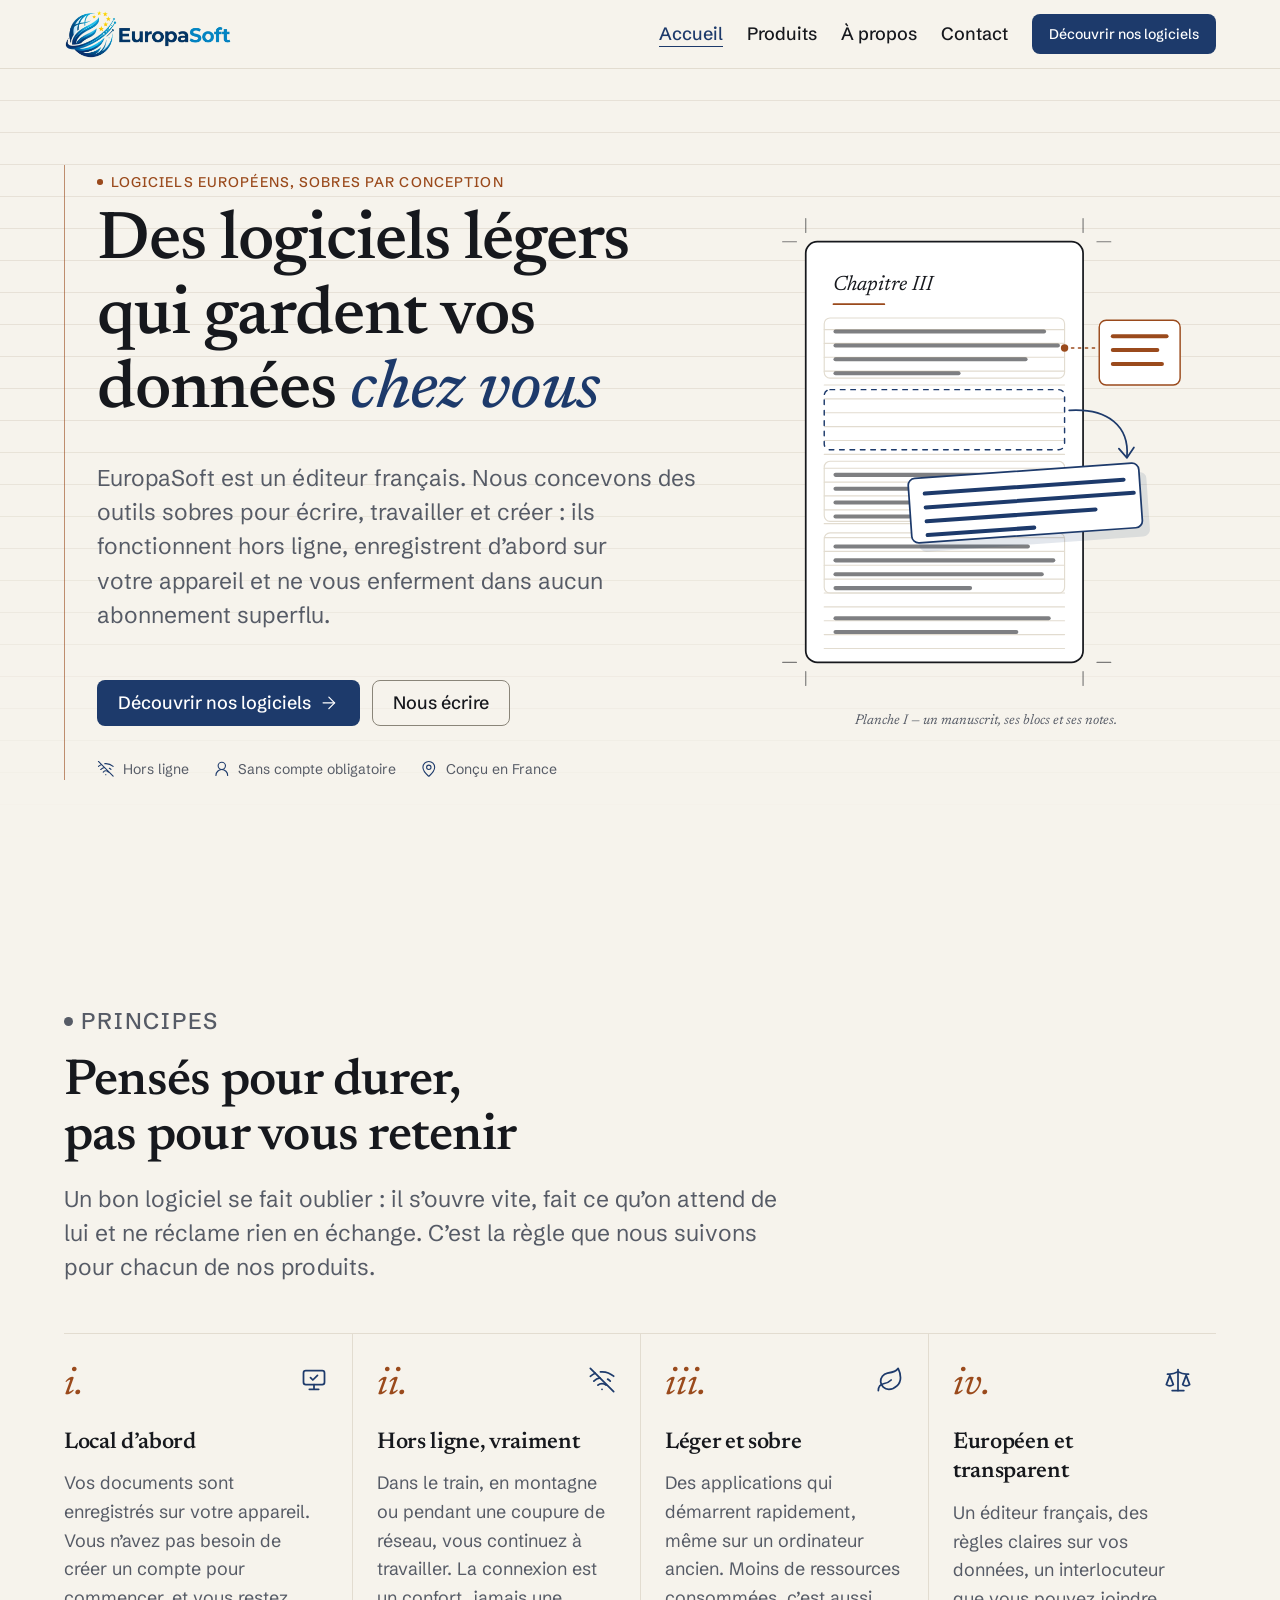
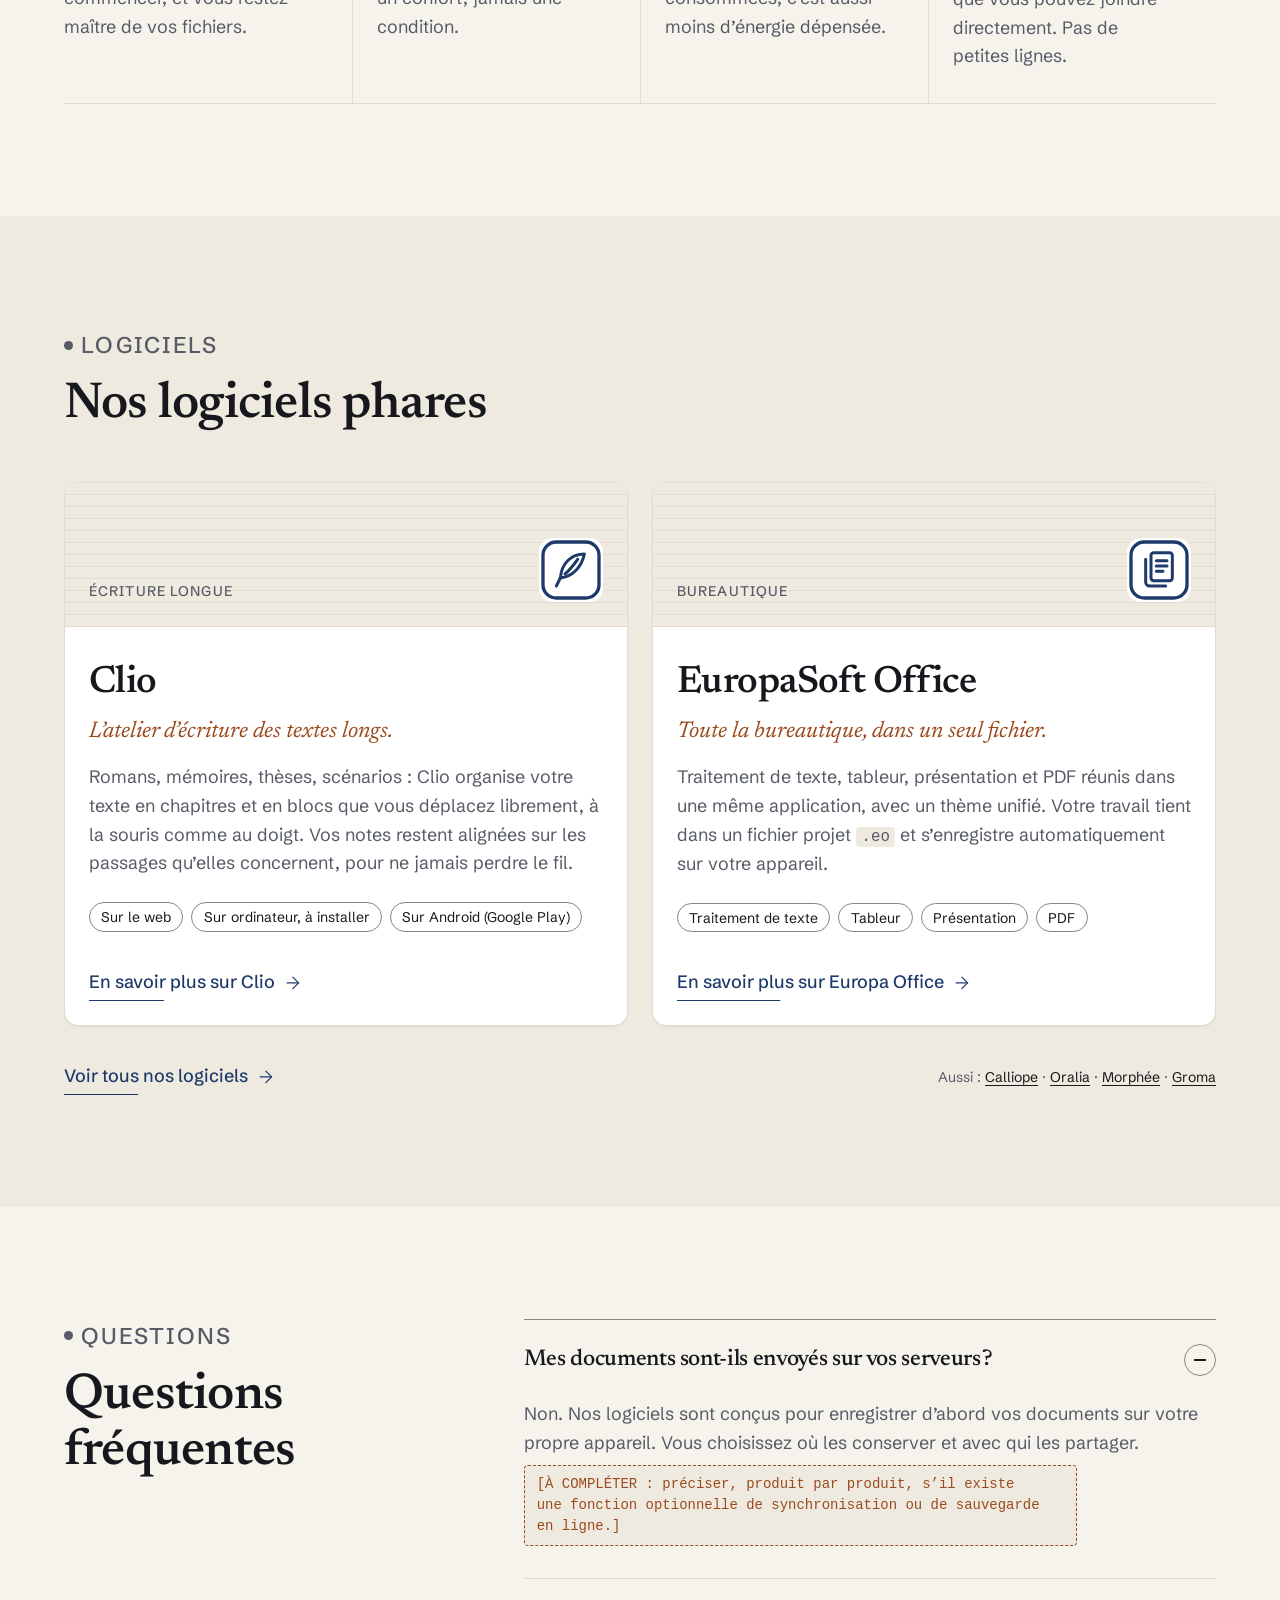
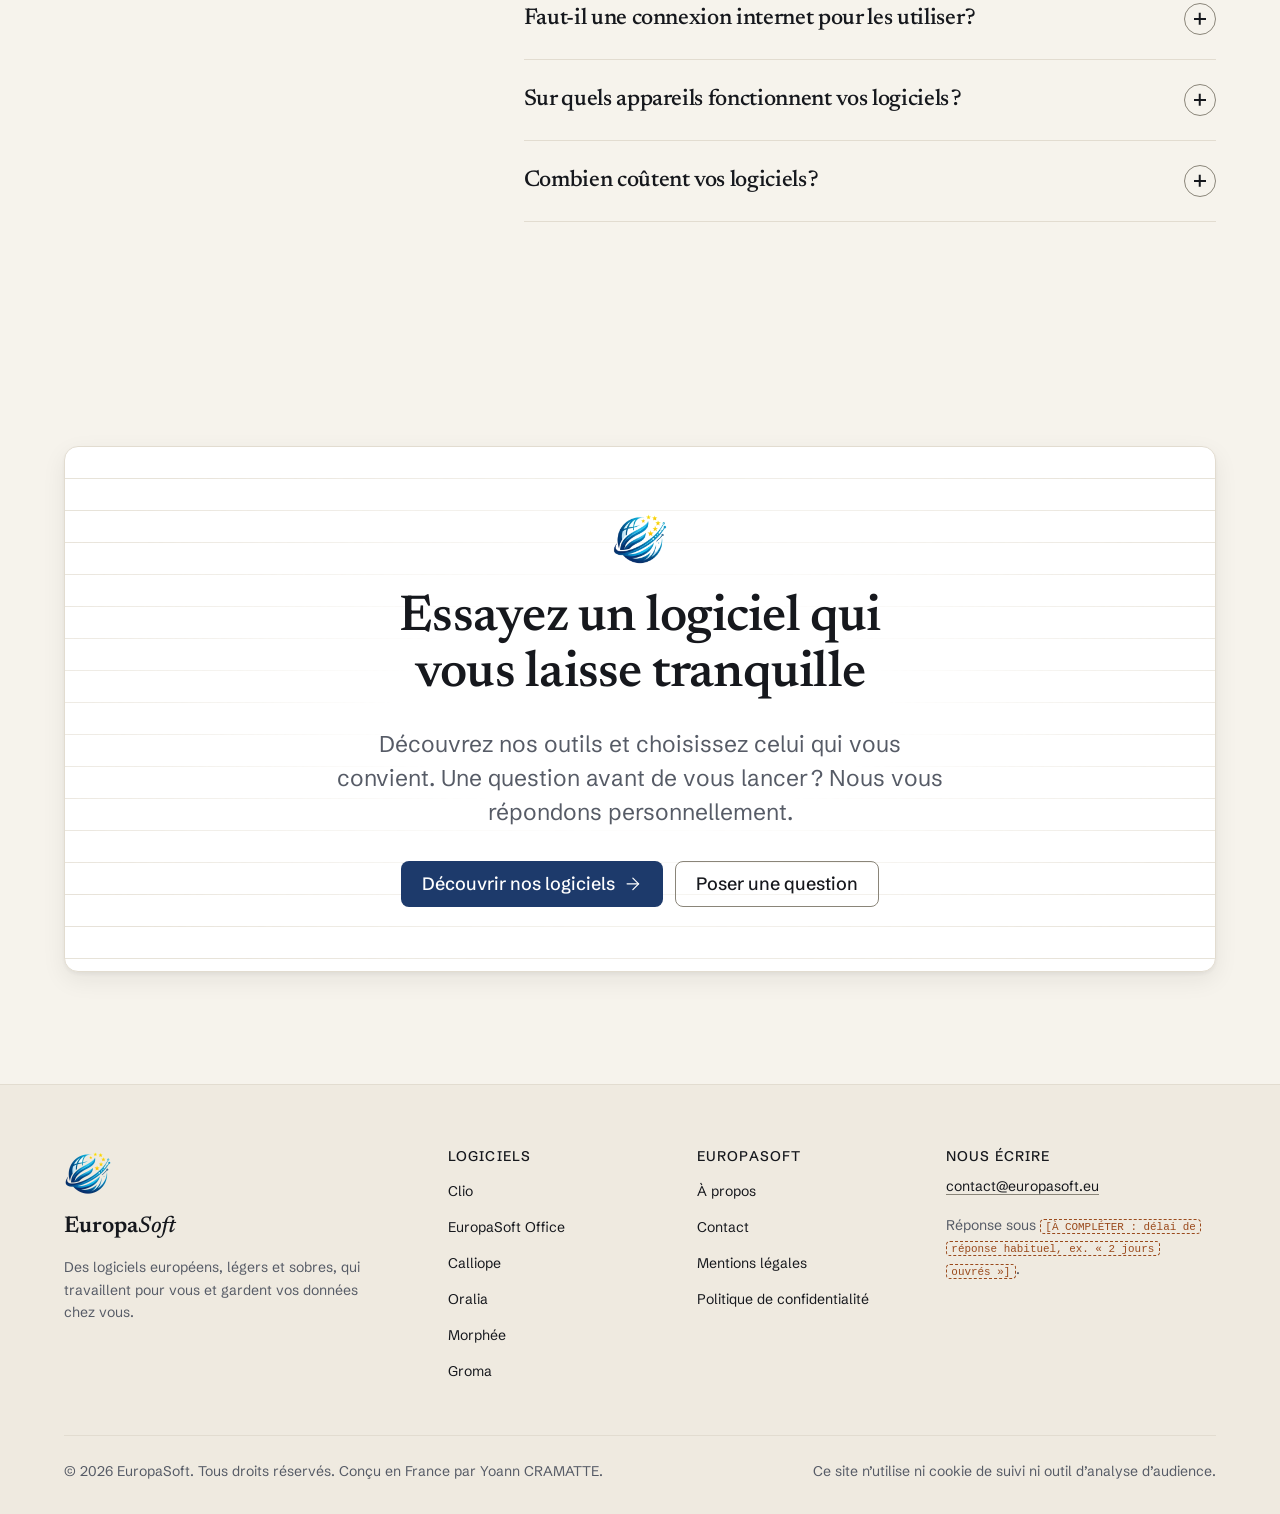
==== index.html @ 5fc55a8f "Logo officiel EuropaSoft sur tout le site En-tête (variantes clair et sombre), globe dans le pied de" ====
<!doctype html>
<html lang="fr">
<head>
<meta charset="utf-8">
<meta name="viewport" content="width=device-width, initial-scale=1, viewport-fit=cover">
<title>EuropaSoft — Logiciels européens, légers et hors ligne</title>
<meta name="description" content="EuropaSoft conçoit des logiciels européens légers et sobres : écriture avec Clio, bureautique avec Europa Office. Vos données restent chez vous.">
<link rel="canonical" href="https://europasoft.eu/">
<meta name="theme-color" content="#F6F3EC" media="(prefers-color-scheme: light)">
<meta name="theme-color" content="#11141A" media="(prefers-color-scheme: dark)">
<meta name="color-scheme" content="light dark">
<meta property="og:type" content="website">
<meta property="og:site_name" content="EuropaSoft">
<meta property="og:locale" content="fr_FR">
<meta property="og:title" content="EuropaSoft — Logiciels européens, légers et hors ligne">
<meta property="og:description" content="EuropaSoft conçoit des logiciels européens légers et sobres : écriture avec Clio, bureautique avec Europa Office. Vos données restent chez vous.">
<meta property="og:url" content="https://europasoft.eu/">
<meta property="og:image" content="https://europasoft.eu/assets/logo/og-image.png">
<meta property="og:image:width" content="1200">
<meta property="og:image:height" content="630">
<meta property="og:image:alt" content="Logo EuropaSoft">
<meta name="twitter:card" content="summary_large_image">
<link rel="icon" href="assets/logo/favicon-32.png" type="image/png" sizes="32x32">
<link rel="apple-touch-icon" href="assets/logo/apple-touch-icon.png">
<link rel="manifest" href="site.webmanifest">
<link rel="preload" href="assets/fonts/newsreader-var.woff2" as="font" type="font/woff2" crossorigin>
<link rel="stylesheet" href="css/style.css">
<script>document.documentElement.classList.add("js")</script>
<script src="js/appinfo.js" defer></script>
<script src="js/main.js" defer></script>
<script type="application/ld+json">
{
  "@context": "https://schema.org",
  "@type": "Organization",
  "name": "EuropaSoft",
  "url": "https://europasoft.eu/",
  "logo": "https://europasoft.eu/assets/logo/europasoft-logo.png",
  "email": "contact@europasoft.eu",
  "description": "EuropaSoft est un éditeur français. Nous concevons des outils sobres pour écrire, travailler et créer : ils fonctionnent hors ligne, enregistrent d'abord sur votre appareil et ne vous enferment dans aucun abonnement superflu.",
  "founder": {
    "@type": "Person",
    "name": "Yoann CRAMATTE"
  },
  "foundingDate": "2026",
  "address": {
    "@type": "PostalAddress",
    "streetAddress": "19 route d’Ueberstrass",
    "postalCode": "90370",
    "addressLocality": "Réchésy",
    "addressCountry": "FR"
  },
  "knowsLanguage": "fr"
}
</script>
</head><body>
<a class="skip-link" href="#contenu">Aller au contenu principal</a>

<header class="site-header">
  <div class="container site-header__bar">
    <a class="brand" href="index.html" aria-label="EuropaSoft, retour à l’accueil"><img class="brand__logo brand__logo--clair" src="assets/logo/europasoft-logo.webp" width="640" height="192" alt=""><img class="brand__logo brand__logo--sombre" src="assets/logo/europasoft-logo-sombre.webp" width="640" height="192" alt=""></a>
    <button class="menu-toggle" type="button" data-menu-toggle aria-controls="site-nav" aria-expanded="false" aria-label="Ouvrir le menu">
      <svg class="icon icon-open" viewBox="0 0 24 24" aria-hidden="true" focusable="false"><path d="M4 7h16M4 12h16M4 17h16"/></svg><svg class="icon icon-close" viewBox="0 0 24 24" aria-hidden="true" focusable="false"><path d="M18 6 6 18M6 6l12 12"/></svg><span aria-hidden="true">Menu</span>
    </button>
    <nav class="site-nav" id="site-nav" aria-label="Navigation principale">
      <ul>
        <li><a href="index.html" aria-current="page">Accueil</a></li>
        <li><a href="produits.html">Produits</a></li>
        <li><a href="a-propos.html">À propos</a></li>
        <li><a href="contact.html">Contact</a></li>
      </ul>
      <a class="btn btn--primary btn--small" href="produits.html">Découvrir nos logiciels</a>
    </nav>
  </div>
</header>

<main id="contenu" tabindex="-1">

<section class="hero" aria-labelledby="hero-titre">
  <div class="container hero__grid">
    <div class="hero__text">
      <p class="eyebrow">Logiciels européens, sobres par conception</p>
      <h1 id="hero-titre">Des logiciels légers qui gardent vos données <em>chez vous</em></h1>
      <p class="lead">EuropaSoft est un éditeur français. Nous concevons des outils sobres pour écrire, travailler et créer : ils fonctionnent hors ligne, enregistrent d’abord sur votre appareil et ne vous enferment dans aucun abonnement superflu.</p>
      <div class="btn-row">
        <a class="btn btn--primary" href="produits.html">Découvrir nos logiciels <svg class="icon" viewBox="0 0 24 24" aria-hidden="true" focusable="false"><path d="M5 12h14"/><path d="m12 5 7 7-7 7"/></svg></a>
        <a class="btn btn--secondary" href="contact.html">Nous écrire</a>
      </div>
      <ul class="hero__proofs" aria-label="En bref">
        <li><svg class="icon" viewBox="0 0 24 24" aria-hidden="true" focusable="false"><path d="M12 20h.01"/><path d="M8.5 16.43a5 5 0 0 1 7 0"/><path d="M2 8.82a15 15 0 0 1 4.17-2.65"/><path d="M10.66 5c4.01-.36 8.14.9 11.34 3.76"/><path d="M16.85 11.25a10 10 0 0 1 2.22 1.68"/><path d="M5 13a10 10 0 0 1 5.24-2.76"/><path d="m2 2 20 20"/></svg> Hors ligne</li>
        <li><svg class="icon" viewBox="0 0 24 24" aria-hidden="true" focusable="false"><circle cx="12" cy="8" r="5"/><path d="M20 21a8 8 0 0 0-16 0"/></svg> Sans compte obligatoire</li>
        <li><svg class="icon" viewBox="0 0 24 24" aria-hidden="true" focusable="false"><path d="M20 10c0 4.99-5.54 10.19-7.4 11.8a1 1 0 0 1-1.2 0C9.54 20.19 4 14.99 4 10a8 8 0 0 1 16 0"/><circle cx="12" cy="10" r="3"/></svg> Conçu en France</li>
      </ul>
    </div>
    <figure class="plate">
  <svg viewBox="0 0 360 420" aria-hidden="true" focusable="false" fill="none" stroke-linecap="round" stroke-linejoin="round">
    <!-- Repères de coupe d'imprimeur -->
    <g class="ink faint" stroke="currentColor" stroke-width="1">
      <path d="M24 4v12M4 24h12M264 4v12M276 24h12M24 396v12M4 388h12M264 396v12M276 388h12"/>
    </g>
    <!-- La feuille -->
    <rect class="paper ink" x="24" y="24" width="240" height="364" rx="10" stroke="currentColor" stroke-width="1.5"/>
    <path class="hair" d="M40 100h208M40 112h208M40 124h208M40 136h208M40 148h208M40 160h208M40 172h208M40 184h208M40 196h208M40 208h208M40 220h208M40 232h208M40 244h208M40 256h208M40 268h208M40 280h208M40 292h208M40 304h208M40 316h208M40 328h208M40 340h208M40 352h208M40 364h208M40 376h208" stroke-width="1"/>
    <text class="ink" x="48" y="66" font-size="18" fill="currentColor">Chapitre III</text>
    <path class="sienna" d="M48 78h44" stroke="currentColor" stroke-width="1.5"/>
    <!-- Bloc 1, relié à sa note -->
    <rect class="hair" x="40" y="90" width="208" height="52" rx="5" stroke-width="1"/>
    <g class="faint"><rect class="ink" x="48" y="100" width="184" height="3.5" rx="1.75" fill="currentColor"/><rect class="ink" x="48" y="112" width="196" height="3.5" rx="1.75" fill="currentColor"/><rect class="ink" x="48" y="124" width="168" height="3.5" rx="1.75" fill="currentColor"/><rect class="ink" x="48" y="136" width="110" height="3.5" rx="1.75" fill="currentColor"/></g>
    <!-- Emplacement laissé par le bloc déplacé -->
    <rect class="prussia" x="40" y="152" width="208" height="52" rx="5" stroke="currentColor" stroke-width="1.25" stroke-dasharray="4 5"/>
    <!-- Blocs suivants -->
    <rect class="hair" x="40" y="214" width="208" height="52" rx="5" stroke-width="1"/>
    <g class="faint"><rect class="ink" x="48" y="224" width="190" height="3.5" rx="1.75" fill="currentColor"/><rect class="ink" x="48" y="236" width="176" height="3.5" rx="1.75" fill="currentColor"/><rect class="ink" x="48" y="248" width="194" height="3.5" rx="1.75" fill="currentColor"/><rect class="ink" x="48" y="260" width="140" height="3.5" rx="1.75" fill="currentColor"/></g>
    <rect class="hair" x="40" y="276" width="208" height="52" rx="5" stroke-width="1"/>
    <g class="faint"><rect class="ink" x="48" y="286" width="170" height="3.5" rx="1.75" fill="currentColor"/><rect class="ink" x="48" y="298" width="192" height="3.5" rx="1.75" fill="currentColor"/><rect class="ink" x="48" y="310" width="182" height="3.5" rx="1.75" fill="currentColor"/><rect class="ink" x="48" y="322" width="120" height="3.5" rx="1.75" fill="currentColor"/></g>
    <g class="faint"><rect class="ink" x="48" y="348" width="188" height="3.5" rx="1.75" fill="currentColor"/><rect class="ink" x="48" y="360" width="160" height="3.5" rx="1.75" fill="currentColor"/></g>
    <!-- Note de marge, alignée sur le bloc 1 -->
    <g class="sienna">
      <path d="M248 116h30" stroke="currentColor" stroke-width="1.25" stroke-dasharray="2 4"/>
      <circle cx="248" cy="116" r="3.2" fill="currentColor"/>
      <rect class="paper" x="278" y="92" width="70" height="56" rx="6" stroke="currentColor" stroke-width="1.25"/>
      <rect class="sienna" x="288" y="104" width="50" height="3.5" rx="1.75" fill="currentColor"/><rect class="sienna" x="288" y="116" width="42" height="3.5" rx="1.75" fill="currentColor"/><rect class="sienna" x="288" y="128" width="46" height="3.5" rx="1.75" fill="currentColor"/>
    </g>
    <!-- Le bloc soulevé, en cours de déplacement -->
    <g class="prussia">
      <path d="M252 170c34-2 52 14 50 40" stroke="currentColor" stroke-width="1.5"/>
      <path d="M295 203l7 8 6-9" stroke="currentColor" stroke-width="1.5"/>
      <g transform="rotate(-4 216 250)">
        <rect x="120" y="230" width="200" height="56" rx="6" fill="currentColor" opacity="0.12"/>
        <rect class="paper" x="114" y="222" width="200" height="56" rx="6" stroke="currentColor" stroke-width="1.5"/>
        <rect class="prussia" x="126" y="234" width="176" height="3.5" rx="1.75" fill="currentColor"/><rect class="prussia" x="126" y="246" width="184" height="3.5" rx="1.75" fill="currentColor"/><rect class="prussia" x="126" y="258" width="150" height="3.5" rx="1.75" fill="currentColor"/><rect class="prussia" x="126" y="270" width="96" height="3.5" rx="1.75" fill="currentColor"/>
      </g>
    </g>
  </svg>
  <figcaption>Planche I — un manuscrit, ses blocs et ses notes.</figcaption>
</figure>
  </div>
</section>

<section class="section" aria-labelledby="principes-titre">
  <div class="container">
    <div class="section-head" data-reveal>
      <p class="eyebrow">Principes</p>
      <h2 id="principes-titre">Pensés pour durer, pas pour vous retenir</h2>
      <p>Un bon logiciel se fait oublier : il s’ouvre vite, fait ce qu’on attend de lui et ne réclame rien en échange. C’est la règle que nous suivons pour chacun de nos produits.</p>
    </div>
    <ul class="values" data-reveal>
        <li class="value">
          <div class="value__head"><span class="value__num" aria-hidden="true">i.</span><svg class="icon" viewBox="0 0 24 24" aria-hidden="true" focusable="false"><rect x="3" y="4" width="18" height="12" rx="2"/><path d="M8 20h8M12 16v4"/><path d="M9 10l2 2 4-4"/></svg></div>
          <h3>Local d’abord</h3>
          <p>Vos documents sont enregistrés sur votre appareil. Vous n’avez pas besoin de créer un compte pour commencer, et vous restez maître de vos fichiers.</p>
        </li>
        <li class="value">
          <div class="value__head"><span class="value__num" aria-hidden="true">ii.</span><svg class="icon" viewBox="0 0 24 24" aria-hidden="true" focusable="false"><path d="M12 20h.01"/><path d="M8.5 16.43a5 5 0 0 1 7 0"/><path d="M2 8.82a15 15 0 0 1 4.17-2.65"/><path d="M10.66 5c4.01-.36 8.14.9 11.34 3.76"/><path d="M16.85 11.25a10 10 0 0 1 2.22 1.68"/><path d="M5 13a10 10 0 0 1 5.24-2.76"/><path d="m2 2 20 20"/></svg></div>
          <h3>Hors ligne, vraiment</h3>
          <p>Dans le train, en montagne ou pendant une coupure de réseau, vous continuez à travailler. La connexion est un confort, jamais une condition.</p>
        </li>
        <li class="value">
          <div class="value__head"><span class="value__num" aria-hidden="true">iii.</span><svg class="icon" viewBox="0 0 24 24" aria-hidden="true" focusable="false"><path d="M11 20A7 7 0 0 1 9.8 6.1C15.5 5 17 4.48 19 2c1 2 2 4.18 2 8 0 5.5-4.78 10-10 10Z"/><path d="M2 21c0-3 1.85-5.36 5.08-6C9.5 14.52 12 13 13 12"/></svg></div>
          <h3>Léger et sobre</h3>
          <p>Des applications qui démarrent rapidement, même sur un ordinateur ancien. Moins de ressources consommées, c’est aussi moins d’énergie dépensée.</p>
        </li>
        <li class="value">
          <div class="value__head"><span class="value__num" aria-hidden="true">iv.</span><svg class="icon" viewBox="0 0 24 24" aria-hidden="true" focusable="false"><path d="m16 16 3-8 3 8c-.87.65-1.92 1-3 1s-2.13-.35-3-1Z"/><path d="m2 16 3-8 3 8c-.87.65-1.92 1-3 1s-2.13-.35-3-1Z"/><path d="M7 21h10"/><path d="M12 3v18"/><path d="M3 7h2c2 0 5-1 7-2 2 1 5 2 7 2h2"/></svg></div>
          <h3>Européen et transparent</h3>
          <p>Un éditeur français, des règles claires sur vos données, un interlocuteur que vous pouvez joindre directement. Pas de petites lignes.</p>
        </li>
    </ul>
  </div>
</section>

<section class="section section--alt" aria-labelledby="logiciels-titre">
  <div class="container">
    <div class="section-head" data-reveal>
      <p class="eyebrow">Logiciels</p>
      <h2 id="logiciels-titre">Nos logiciels phares</h2>
    </div>
    <div class="product-cards">
      <article class="product-card" data-reveal>
        <div class="product-card__head ruled">
          <span class="product-card__tag">Écriture longue</span>
          <span class="app-icon"><svg viewBox="0 0 48 48" aria-hidden="true" focusable="false" fill="none" stroke="currentColor" stroke-width="2.25" stroke-linecap="round" stroke-linejoin="round"><rect x="3" y="3" width="42" height="42" rx="10" stroke-width="2.5"/><path d="M34 12c-10 0-17 7-18 18 9-1 16-8 18-18z"/><path d="M16 30l-3 6"/><path d="M19.5 27c3.5-3 7-7.5 9.5-11"/></svg></span>
        </div>
        <div class="product-card__body">
          <h3>Clio</h3>
          <p class="product-card__hook">L’atelier d’écriture des textes longs.</p>
          <p class="product-card__text">Romans, mémoires, thèses, scénarios : Clio organise votre texte en chapitres et en blocs que vous déplacez librement, à la souris comme au doigt. Vos notes restent alignées sur les passages qu’elles concernent, pour ne jamais perdre le fil.</p>
          <ul class="chips" aria-label="Disponible">
            <li>Sur le web</li>
            <li>Sur ordinateur, à installer</li>
            <li>Sur Android (Google Play)</li>
          </ul>
          <div class="product-card__foot">
            <a class="link-arrow product-card__link" href="produits.html#clio">En savoir plus sur Clio <svg class="icon" viewBox="0 0 24 24" aria-hidden="true" focusable="false"><path d="M5 12h14"/><path d="m12 5 7 7-7 7"/></svg></a>
          </div>
        </div>
      </article>
      <article class="product-card" data-reveal>
        <div class="product-card__head ruled">
          <span class="product-card__tag">Bureautique</span>
          <span class="app-icon"><svg viewBox="0 0 48 48" aria-hidden="true" focusable="false" fill="none" stroke="currentColor" stroke-width="2.25" stroke-linecap="round" stroke-linejoin="round"><rect x="3" y="3" width="42" height="42" rx="10" stroke-width="2.5"/><rect x="18" y="11" width="16" height="21" rx="2"/><path d="M14 16v17a3 3 0 0 0 3 3h12"/><path d="M22 17h8M22 21h8M22 25h5"/></svg></span>
        </div>
        <div class="product-card__body">
          <h3>EuropaSoft Office</h3>
          <p class="product-card__hook">Toute la bureautique, dans un seul fichier.</p>
          <p class="product-card__text">Traitement de texte, tableur, présentation et PDF réunis dans une même application, avec un thème unifié. Votre travail tient dans un fichier projet <code>.eo</code> et s’enregistre automatiquement sur votre appareil.</p>
          <ul class="chips" aria-label="Outils réunis">
            <li>Traitement de texte</li>
            <li>Tableur</li>
            <li>Présentation</li>
            <li>PDF</li>
          </ul>
          <div class="product-card__foot">
            <a class="link-arrow product-card__link" href="produits.html#europa-office">En savoir plus sur Europa Office <svg class="icon" viewBox="0 0 24 24" aria-hidden="true" focusable="false"><path d="M5 12h14"/><path d="m12 5 7 7-7 7"/></svg></a>
          </div>
        </div>
      </article>
    </div>
    <div class="after-cards">
      <a class="link-arrow" href="produits.html">Voir tous nos logiciels <svg class="icon" viewBox="0 0 24 24" aria-hidden="true" focusable="false"><path d="M5 12h14"/><path d="m12 5 7 7-7 7"/></svg></a>
      <p>Aussi : <a href="produits.html#calliope">Calliope</a> · <a href="produits.html#oralia">Oralia</a> · <a href="produits.html#morphee">Morphée</a> · <a href="produits.html#groma">Groma</a></p>
    </div>
  </div>
</section>

<section class="section" id="faq" aria-labelledby="faq-titre">
  <div class="container faq-layout">
    <div class="section-head">
      <p class="eyebrow">Questions</p>
      <h2 id="faq-titre">Questions fréquentes</h2>
    </div>
    <div class="faq" data-reveal>
        <details open>
          <summary><h3>Mes documents sont-ils envoyés sur vos serveurs ?</h3><span class="faq__sign" aria-hidden="true"></span></summary>
          <div class="faq__answer"><p>Non. Nos logiciels sont conçus pour enregistrer d’abord vos documents sur votre propre appareil. Vous choisissez où les conserver et avec qui les partager.</p><p class="a-completer">[À COMPLÉTER : préciser, produit par produit, s’il existe une fonction optionnelle de synchronisation ou de sauvegarde en ligne.]</p></div>
        </details>
        <details>
          <summary><h3>Faut-il une connexion internet pour les utiliser ?</h3><span class="faq__sign" aria-hidden="true"></span></summary>
          <div class="faq__answer"><p>Non. Une fois l’application ouverte ou installée, vous pouvez travailler hors ligne. Une connexion n’est utile que pour télécharger l’application ou ses mises à jour.</p></div>
        </details>
        <details>
          <summary><h3>Sur quels appareils fonctionnent vos logiciels ?</h3><span class="faq__sign" aria-hidden="true"></span></summary>
          <div class="faq__answer"><p>Cela dépend du produit. Clio fonctionne dans le navigateur, en application à installer sur ordinateur et sur Android via Google Play. EuropaSoft Office tient dans un seul fichier qui s’ouvre dans un navigateur récent. Le détail de chaque logiciel figure sur la <a href="produits.html">page Produits</a>.</p><p class="a-completer">[À COMPLÉTER : systèmes d’exploitation pris en charge pour la version ordinateur de Clio.]</p></div>
        </details>
        <details>
          <summary><h3>Combien coûtent vos logiciels ?</h3><span class="faq__sign" aria-hidden="true"></span></summary>
          <div class="faq__answer"><p class="a-completer">[À COMPLÉTER : modèle tarifaire de chaque produit — gratuit, achat unique, abonnement, version d’essai.]</p><p>Notre principe reste le même : un prix clair, sans abonnement imposé quand il n’est pas justifié.</p></div>
        </details>
    </div>
  </div>
</section>

<section class="cta-band" aria-labelledby="cta-titre">
  <div class="container">
    <div class="cta-panel" data-reveal>
      <img class="monogram" src="assets/logo/europasoft-symbole.webp" width="192" height="192" alt="" loading="lazy">
      <h2 id="cta-titre">Essayez un logiciel qui vous laisse tranquille</h2>
      <p>Découvrez nos outils et choisissez celui qui vous convient. Une question avant de vous lancer ? Nous vous répondons personnellement.</p>
      <div class="btn-row">
        <a class="btn btn--primary" href="produits.html">Découvrir nos logiciels <svg class="icon" viewBox="0 0 24 24" aria-hidden="true" focusable="false"><path d="M5 12h14"/><path d="m12 5 7 7-7 7"/></svg></a>
        <a class="btn btn--secondary" href="contact.html">Poser une question</a>
      </div>
    </div>
  </div>
</section>

</main>

<footer class="site-footer">
  <div class="container">
    <div class="footer-grid">
      <div class="footer-brand">
        <img class="monogram" src="assets/logo/europasoft-symbole.webp" width="192" height="192" alt="" loading="lazy">
        <p class="footer-brand__name">Europa<em>Soft</em></p>
        <p>Des logiciels européens, légers et sobres, qui travaillent pour vous et gardent vos données chez vous.</p>
      </div>
      <nav aria-labelledby="f-logiciels">
        <h2 class="footer-title" id="f-logiciels">Logiciels</h2>
        <ul class="footer-list">
            <li><a href="produits.html#clio">Clio</a></li>
            <li><a href="produits.html#europa-office">EuropaSoft Office</a></li>
            <li><a href="produits.html#calliope">Calliope</a></li>
            <li><a href="produits.html#oralia">Oralia</a></li>
            <li><a href="produits.html#morphee">Morphée</a></li>
            <li><a href="produits.html#groma">Groma</a></li>
        </ul>
      </nav>
      <nav aria-labelledby="f-societe">
        <h2 class="footer-title" id="f-societe">EuropaSoft</h2>
        <ul class="footer-list">
          <li><a href="a-propos.html">À propos</a></li>
          <li><a href="contact.html">Contact</a></li>
          <li><a href="mentions-legales.html">Mentions légales</a></li>
          <li><a href="mentions-legales.html#confidentialite">Politique de confidentialité</a></li>
        </ul>
      </nav>
      <div>
        <h2 class="footer-title">Nous écrire</h2>
        <p><a href="mailto:contact@europasoft.eu" data-appinfo="contact">contact@europasoft.eu</a></p>
        <p>Réponse sous <span class="a-completer">[À COMPLÉTER : délai de réponse habituel, ex. « 2 jours ouvrés »]</span>.</p>
      </div>
    </div>
    <div class="footer-bottom">
      <p><span data-appinfo="copyright">© 2026 EuropaSoft. Tous droits réservés.</span> Conçu en France par <span data-appinfo="developer">Yoann CRAMATTE</span>.</p>
      <p>Ce site n’utilise ni cookie de suivi ni outil d’analyse d’audience.</p>
    </div>
  </div>
</footer>
</body>
</html>
---- css/style.css ----
/* ==========================================================================
   EuropaSoft — feuille de style unique du site vitrine
   --------------------------------------------------------------------------
   Source des règles : docs/IDENTITE.md (tokens, typographie, direction
   artistique). Les blocs :root et sombre sont copiés tels quels depuis ce
   document : toute évolution de palette se fait d’abord là-bas.

   Sommaire
     1. Polices auto-hébergées
     2. Design tokens (clair, sombre automatique, sombre forcé)
     3. Socle (reset, typographie de base)
     4. Utilitaires (conteneur, accessibilité, marqueurs [À COMPLÉTER])
     5. Boutons et liens
     6. En-tête, navigation, menu mobile
     7. Pied de page
     8. Sections communes, bandeau d’appel à l’action
     9. Accueil (héros, valeurs, cartes produits, FAQ)
    10. Produits
    11. À propos
    12. Contact (formulaire)
    13. Mentions légales
    14. Page 404
    15. Mouvement (apparitions, préférences de réduction)
    16. Impression
   ========================================================================== */


/* 1. Polices auto-hébergées ------------------------------------------------
   Fichiers WOFF2 variables (sous-ensemble latin) issus de Fontsource, servis
   depuis le site : aucune requête vers un domaine tiers. Licence SIL OFL 1.1. */

@font-face {
  font-family: "Newsreader";
  src: url("../assets/fonts/newsreader-var.woff2") format("woff2");
  font-weight: 200 800;
  font-style: normal;
  font-display: swap;
}
@font-face {
  font-family: "Newsreader";
  src: url("../assets/fonts/newsreader-italic-var.woff2") format("woff2");
  font-weight: 200 800;
  font-style: italic;
  font-display: swap;
}
@font-face {
  font-family: "Schibsted Grotesk";
  src: url("../assets/fonts/schibsted-grotesk-var.woff2") format("woff2");
  font-weight: 400 900;
  font-style: normal;
  font-display: swap;
}


/* 2. Design tokens --------------------------------------------------------- */

:root {
  color-scheme: light dark;

  /* ── Couleurs ─────────────────────────────── */
  --color-bg:            #F6F3EC; /* papier */
  --color-surface:       #FFFFFF; /* cartes, panneaux */
  --color-surface-2:     #EFEAE0; /* zones en retrait, code, encadrés */
  --color-text:          #16181D; /* encre */
  --color-text-muted:    #565B66; /* légendes, métadonnées */
  --color-primary:       #1D3A6B; /* bleu de Prusse : liens, boutons */
  --color-primary-hover: #152B52;
  --color-on-primary:    #FFFFFF;
  --color-accent:        #9A4A1C; /* terre de Sienne : mise en avant, filets */
  --color-border:        #E2DCD0; /* séparateurs décoratifs */
  --color-border-strong: #8A8579; /* contours de champs, contrôles (≥ 3:1) */
  --color-success:       #2E6B3C;
  --color-error:         #A12A22;
  --color-focus:         #1D3A6B;

  /* ── Rayons ───────────────────────────────── */
  --radius-sm: 4px;
  --radius-md: 8px;
  --radius-lg: 14px;
  --radius-pill: 999px;

  /* ── Ombres (discrètes, teintées encre) ───── */
  --shadow-sm: 0 1px 2px rgb(22 24 29 / 0.06);
  --shadow-md: 0 2px 4px rgb(22 24 29 / 0.05), 0 8px 24px rgb(22 24 29 / 0.07);
  --shadow-lg: 0 4px 8px rgb(22 24 29 / 0.05), 0 24px 48px rgb(22 24 29 / 0.10);

  /* ── Espacements (base 4 px) ──────────────── */
  --space-1: 0.25rem;  /*  4 px */
  --space-2: 0.5rem;   /*  8 px */
  --space-3: 0.75rem;  /* 12 px */
  --space-4: 1rem;     /* 16 px */
  --space-5: 1.5rem;   /* 24 px */
  --space-6: 2rem;     /* 32 px */
  --space-7: 3rem;     /* 48 px */
  --space-8: 4rem;     /* 64 px */
  --space-9: 6rem;     /* 96 px */
  --space-section: clamp(4rem, 3rem + 5vw, 8rem);
  --gutter: clamp(1rem, 0.5rem + 2.5vw, 2.5rem);
  --measure: 66ch;     /* longueur de ligne de lecture */
  --container: 72rem;

  /* ── Typographie ──────────────────────────── */
  --font-display: "Newsreader", "Iowan Old Style", "Palatino Linotype", Georgia, serif;
  --font-text: "Schibsted Grotesk", "Segoe UI", system-ui, -apple-system, sans-serif;
  --font-mono: ui-monospace, "SF Mono", "Cascadia Mono", Menlo, monospace;

  /* Échelle fluide (≈ 1.2 à 360 px → ≈ 1.333 à 1280 px) */
  --step--1: clamp(0.833rem, 0.81rem + 0.1vw, 0.875rem);
  --step-0:  clamp(1rem, 0.96rem + 0.2vw, 1.125rem);      /* texte courant */
  --step-1:  clamp(1.2rem, 1.12rem + 0.38vw, 1.5rem);
  --step-2:  clamp(1.44rem, 1.29rem + 0.68vw, 2rem);
  --step-3:  clamp(1.728rem, 1.47rem + 1.15vw, 2.666rem);
  --step-4:  clamp(2.074rem, 1.65rem + 1.9vw, 3.553rem);
  --step-5:  clamp(2.488rem, 1.8rem + 3.05vw, 4.736rem);  /* titre héros */

  --leading-tight: 1.1;
  --leading-snug: 1.3;
  --leading-body: 1.6;
  --tracking-display: -0.015em;
  --tracking-caps: 0.08em;

  /* ── Mouvement ────────────────────────────── */
  --ease-out: cubic-bezier(0.22, 1, 0.36, 1);
  --duration-fast: 150ms;
  --duration-base: 250ms;
  --duration-slow: 450ms;

  /* ── Zones sûres (zéro hors mobile) ───────── */
  --safe-top: env(safe-area-inset-top, 0px);
  --safe-bottom: env(safe-area-inset-bottom, 0px);
  --safe-left: env(safe-area-inset-left, 0px);
  --safe-right: env(safe-area-inset-right, 0px);
}

@media (prefers-color-scheme: dark) {
  :root:not([data-theme="light"]) {
    --color-bg:            #11141A; /* nuit d'encre */
    --color-surface:       #1A1E26;
    --color-surface-2:     #232833;
    --color-text:          #ECE7DC; /* papier vu de nuit */
    --color-text-muted:    #A4A9B3;
    --color-primary:       #93B2E6;
    --color-primary-hover: #B3C9EE;
    --color-on-primary:    #11141A;
    --color-accent:        #E3A170;
    --color-border:        #2C323D;
    --color-border-strong: #727884;
    --color-success:       #84C493;
    --color-error:         #F28B7F;
    --color-focus:         #93B2E6;

    --shadow-sm: 0 1px 2px rgb(0 0 0 / 0.30);
    --shadow-md: 0 2px 4px rgb(0 0 0 / 0.25), 0 8px 24px rgb(0 0 0 / 0.35);
    --shadow-lg: 0 4px 8px rgb(0 0 0 / 0.25), 0 24px 48px rgb(0 0 0 / 0.45);
  }
}

/* Bascule manuelle optionnelle : <html data-theme="dark">, mêmes valeurs. */
:root[data-theme="dark"] {
  color-scheme: dark;
  --color-bg:            #11141A;
  --color-surface:       #1A1E26;
  --color-surface-2:     #232833;
  --color-text:          #ECE7DC;
  --color-text-muted:    #A4A9B3;
  --color-primary:       #93B2E6;
  --color-primary-hover: #B3C9EE;
  --color-on-primary:    #11141A;
  --color-accent:        #E3A170;
  --color-border:        #2C323D;
  --color-border-strong: #727884;
  --color-success:       #84C493;
  --color-error:         #F28B7F;
  --color-focus:         #93B2E6;

  --shadow-sm: 0 1px 2px rgb(0 0 0 / 0.30);
  --shadow-md: 0 2px 4px rgb(0 0 0 / 0.25), 0 8px 24px rgb(0 0 0 / 0.35);
  --shadow-lg: 0 4px 8px rgb(0 0 0 / 0.25), 0 24px 48px rgb(0 0 0 / 0.45);
}
:root[data-theme="light"] { color-scheme: light; }

/* Jetons propres au site, dérivés des précédents. */
:root {
  --header-h: 4.25rem;
  /* Réglure de cahier : interligne des filets de fond. */
  --rule-gap: 2rem;
  /* Marges latérales : la gouttière, ou la zone sûre si elle est plus large. */
  --pad-left: max(var(--gutter), var(--safe-left));
  --pad-right: max(var(--gutter), var(--safe-right));
}


/* 3. Socle ----------------------------------------------------------------- */

*, *::before, *::after { box-sizing: border-box; }

html {
  -webkit-text-size-adjust: 100%;
  text-size-adjust: 100%;
  scroll-padding-top: calc(var(--header-h) + var(--safe-top) + var(--space-4));
}

body {
  margin: 0;
  min-height: 100vh;
  min-height: 100dvh;
  display: flex;
  flex-direction: column;
  font: 400 var(--step-0)/var(--leading-body) var(--font-text);
  color: var(--color-text);
  background: var(--color-bg);
  font-synthesis-weight: none;
  -webkit-font-smoothing: antialiased;
  -moz-osx-font-smoothing: grayscale;
  overflow-wrap: break-word;
}

main { flex: 1 0 auto; }
main:focus { outline: none; }

h1, h2, h3, h4 {
  margin: 0;
  font-family: var(--font-display);
  font-weight: 560;
  line-height: var(--leading-tight);
  letter-spacing: var(--tracking-display);
  text-wrap: balance;
  font-optical-sizing: auto;
}
h1 { font-size: var(--step-5); }
h2 { font-size: var(--step-4); }
h3 { font-size: var(--step-2); line-height: var(--leading-snug); }
h4 { font-size: var(--step-1); line-height: var(--leading-snug); }

h1 em, h2 em, h3 em { font-style: italic; font-weight: 480; }

p, ul, ol, dl, figure, blockquote { margin: 0; }
p { max-width: var(--measure); text-wrap: pretty; hyphens: auto; }
p + p { margin-top: var(--space-4); }

img, svg { display: block; max-width: 100%; }
svg { height: auto; }

code {
  font-family: var(--font-mono);
  font-size: 0.88em;
  padding: 0.05em 0.35em;
  border-radius: var(--radius-sm);
  background: var(--color-surface-2);
}

strong { font-weight: 600; }

hr { border: 0; border-top: 1px solid var(--color-border); margin: var(--space-7) 0; }

::selection { background: var(--color-primary); color: var(--color-on-primary); }

/* Focus clavier : jamais supprimé. */
:focus-visible {
  outline: 2px solid var(--color-focus);
  outline-offset: 3px;
}
:focus:not(:focus-visible) { outline: none; }


/* 4. Utilitaires ----------------------------------------------------------- */

.container {
  width: 100%;
  max-width: calc(var(--container) + var(--pad-left) + var(--pad-right));
  margin-left: auto;
  margin-right: auto;
  padding-left: var(--pad-left);
  padding-right: var(--pad-right);
}
.container--narrow { max-width: calc(48rem + var(--pad-left) + var(--pad-right)); }

.visually-hidden {
  position: absolute !important;
  width: 1px; height: 1px;
  margin: -1px; padding: 0;
  overflow: hidden;
  clip: rect(0 0 0 0);
  clip-path: inset(50%);
  white-space: nowrap;
  border: 0;
}

/* Lien d’évitement : premier élément focalisable de chaque page. */
.skip-link {
  position: absolute;
  z-index: 100;
  top: calc(var(--safe-top) + var(--space-2));
  left: calc(var(--pad-left));
  padding: var(--space-2) var(--space-4);
  border-radius: var(--radius-md);
  background: var(--color-primary);
  color: var(--color-on-primary);
  font-weight: 500;
  text-decoration: none;
  transform: translateY(-200%);
}
.skip-link:focus { transform: none; }

.eyebrow {
  display: inline-flex;
  align-items: center;
  gap: var(--space-2);
  margin: 0 0 var(--space-4);
  font: 500 var(--step--1)/1 var(--font-text);
  text-transform: uppercase;
  letter-spacing: var(--tracking-caps);
  color: var(--color-accent);
}
/* Le point : un seul par bloc. */
.eyebrow::before {
  content: "";
  width: 0.4em;
  height: 0.4em;
  border-radius: 50%;
  background: currentColor;
}

.lead {
  font-size: var(--step-1);
  line-height: 1.5;
  color: var(--color-text-muted);
  max-width: 54ch;
}

.muted { color: var(--color-text-muted); }
.small { font-size: var(--step--1); }

/* Marqueurs de contenu à fournir : visibles, repérables, discrets. */
.a-completer {
  display: inline;
  padding: 0.05em 0.4em;
  border: 1px dashed currentColor;
  border-radius: var(--radius-sm);
  background: var(--color-surface-2);
  color: var(--color-accent);
  font: 500 0.78em/1.5 var(--font-mono);
  letter-spacing: 0;
  font-style: normal;
  text-transform: none;
  overflow-wrap: anywhere;
  -webkit-box-decoration-break: clone;
  box-decoration-break: clone;
}
p.a-completer, div.a-completer { display: block; padding: var(--space-2) var(--space-3); max-width: var(--measure); }

/* Réglure de cahier : filets horizontaux fins, écho des barres du monogramme. */
.ruled {
  background-image: repeating-linear-gradient(
    to bottom,
    transparent 0,
    transparent calc(var(--rule-gap) - 1px),
    var(--color-border) calc(var(--rule-gap) - 1px),
    var(--color-border) var(--rule-gap)
  );
}


/* 5. Boutons et liens ------------------------------------------------------ */

a {
  color: var(--color-primary);
  text-decoration-line: underline;
  text-decoration-thickness: 1px;
  text-underline-offset: 0.2em;
}
a:hover { color: var(--color-primary-hover); text-decoration-thickness: 2px; }

.btn {
  display: inline-flex;
  align-items: center;
  justify-content: center;
  gap: var(--space-2);
  min-height: 2.875rem;
  padding: 0.65rem 1.25rem;
  border: 1.5px solid transparent;
  border-radius: var(--radius-md);
  font: 500 var(--step-0)/1.2 var(--font-text);
  text-align: center;
  text-decoration: none;
  cursor: pointer;
  transition:
    background-color var(--duration-fast) var(--ease-out),
    border-color var(--duration-fast) var(--ease-out),
    color var(--duration-fast) var(--ease-out),
    transform var(--duration-fast) var(--ease-out);
}
.btn:hover { text-decoration: none; }
.btn:active { transform: translateY(1px); }

.btn--primary {
  background: var(--color-primary);
  color: var(--color-on-primary);
}
.btn--primary:hover { background: var(--color-primary-hover); color: var(--color-on-primary); }

.btn--secondary {
  background: transparent;
  border-color: var(--color-border-strong);
  color: var(--color-text);
}
.btn--secondary:hover { border-color: var(--color-text); color: var(--color-text); }

.btn--small { min-height: 2.5rem; padding: 0.45rem 1rem; font-size: var(--step--1); }

/* Bouton dont la destination n’est pas encore connue : inerte, signalé. */
.btn[aria-disabled="true"] {
  cursor: not-allowed;
  background: var(--color-surface-2);
  border-color: var(--color-border-strong);
  border-style: dashed;
  color: var(--color-text-muted);
  flex-wrap: wrap;
}
.btn[aria-disabled="true"] .a-completer { font-size: 0.72em; }

.btn-row {
  display: flex;
  flex-wrap: wrap;
  gap: var(--space-3);
  align-items: center;
}

.btn .icon, .link-arrow .icon { width: 1.1em; height: 1.1em; flex: none; }

/* Lien fléché : le trait se dessine au survol (transform uniquement). */
.link-arrow {
  position: relative;
  display: inline-flex;
  align-items: center;
  gap: var(--space-2);
  font-weight: 500;
  text-decoration: none;
  padding-block: var(--space-1);
}
.link-arrow::after {
  content: "";
  position: absolute;
  left: 0; right: 0; bottom: 0;
  height: 1px;
  background: currentColor;
  transform-origin: left;
  transform: scaleX(0.35);
  transition: transform var(--duration-base) var(--ease-out);
}
.link-arrow:hover::after, .link-arrow:focus-visible::after { transform: scaleX(1); }
.link-arrow .icon { transition: transform var(--duration-base) var(--ease-out); }
.link-arrow:hover .icon { transform: translateX(3px); }

.icon {
  width: 1.5rem;
  height: 1.5rem;
  fill: none;
  stroke: currentColor;
  stroke-width: 1.5;
  stroke-linecap: round;
  stroke-linejoin: round;
}


/* 6. En-tête, navigation, menu mobile ------------------------------------- */

.site-header {
  position: sticky;
  top: 0;
  z-index: 50;
  /* Zone sûre réservée sur la règle de base, en propriété longue. */
  padding-top: var(--safe-top);
  background: var(--color-bg);
  border-bottom: 1px solid var(--color-border);
}

.site-header__bar {
  display: flex;
  flex-wrap: wrap;
  align-items: center;
  justify-content: space-between;
  gap: var(--space-2) var(--space-5);
  min-height: var(--header-h);
}

.brand {
  display: inline-flex;
  align-items: center;
  color: var(--color-text);
  text-decoration: none;
  border-radius: var(--radius-sm);
  /* Zone de protection minimale autour du logo. */
  padding-block: var(--space-2);
}
.brand:hover { color: var(--color-text); }
.brand__logo { display: block; width: 10.5rem; height: auto; }
/* Logo officiel : « Europa » bleu marine sur fond clair, couleur papier sur fond sombre. */
.brand__logo--sombre { display: none; }
@media (prefers-color-scheme: dark) {
  :root:not([data-theme="light"]) .brand__logo--clair { display: none; }
  :root:not([data-theme="light"]) .brand__logo--sombre { display: block; }
}
:root[data-theme="dark"] .brand__logo--clair { display: none; }
:root[data-theme="dark"] .brand__logo--sombre { display: block; }

.menu-toggle {
  display: none;
  align-items: center;
  justify-content: center;
  gap: var(--space-2);
  min-width: 2.75rem;
  min-height: 2.75rem;
  padding: 0 var(--space-3);
  border: 1.5px solid var(--color-border-strong);
  border-radius: var(--radius-md);
  background: transparent;
  color: var(--color-text);
  font: 500 var(--step--1)/1 var(--font-text);
  cursor: pointer;
}
.menu-toggle:hover { border-color: var(--color-text); }
.menu-toggle .icon { width: 1.25rem; height: 1.25rem; }
.menu-toggle .icon-close { display: none; }
.menu-toggle[aria-expanded="true"] .icon-open { display: none; }
.menu-toggle[aria-expanded="true"] .icon-close { display: block; }

.site-nav {
  display: flex;
  flex-wrap: wrap;
  align-items: center;
  gap: var(--space-3) var(--space-5);
}
.site-nav ul {
  display: flex;
  flex-wrap: wrap;
  gap: var(--space-1) var(--space-5);
  margin: 0;
  padding: 0;
  list-style: none;
}
.site-nav a:not(.btn) {
  position: relative;
  display: inline-flex;
  align-items: center;
  min-height: 2.75rem;
  color: var(--color-text);
  font-weight: 500;
  text-decoration: none;
}
.site-nav a:not(.btn)::after {
  content: "";
  position: absolute;
  left: 0; right: 0;
  bottom: 0.55rem;
  height: 1.5px;
  background: var(--color-accent);
  transform: scaleX(0);
  transform-origin: left;
  transition: transform var(--duration-base) var(--ease-out);
}
.site-nav a:not(.btn):hover::after { transform: scaleX(1); }
.site-nav a[aria-current="page"] { color: var(--color-primary); }
.site-nav a[aria-current="page"]::after { transform: scaleX(1); background: var(--color-primary); }

/* Menu repliable : uniquement si le script est actif (classe .js posée
   dans le <head>). Sans script, la navigation reste visible et s’enroule. */
@media (max-width: 59.99rem) {
  .js .menu-toggle { display: inline-flex; }
  .js .site-nav {
    display: none;
    flex-basis: 100%;
    flex-direction: column;
    align-items: stretch;
    padding: var(--space-2) 0 var(--space-5);
    border-top: 1px solid var(--color-border);
  }
  .js .site-nav[data-open] { display: flex; }
  .js .site-nav ul { flex-direction: column; gap: 0; }
  .js .site-nav li + li { border-top: 1px solid var(--color-border); }
  .js .site-nav a:not(.btn) { display: flex; min-height: 3rem; font-size: var(--step-1); font-family: var(--font-display); }
  .js .site-nav a:not(.btn)::after { display: none; }
  .js .site-nav a[aria-current="page"] { text-decoration: underline; text-decoration-color: var(--color-accent); text-underline-offset: 0.3em; }
  .js .site-nav .btn { margin-top: var(--space-3); }
}
@media (max-width: 59.99rem) and (prefers-reduced-motion: no-preference) {
  .js .site-nav[data-open] { animation: menu-in var(--duration-base) var(--ease-out); }
}
@keyframes menu-in {
  from { opacity: 0; transform: translateY(-6px); }
  to   { opacity: 1; transform: none; }
}


/* 7. Pied de page ---------------------------------------------------------- */

.site-footer {
  margin-top: auto;
  padding-top: var(--space-8);
  /* Barre de geste : réservée en propriété longue. */
  padding-bottom: calc(var(--space-6) + var(--safe-bottom));
  background: var(--color-surface-2);
  border-top: 1px solid var(--color-border);
  font-size: var(--step--1);
  color: var(--color-text-muted);
}
.site-footer a { color: var(--color-text); text-decoration-color: var(--color-border-strong); }
.site-footer a:hover { color: var(--color-primary); }

.footer-grid {
  display: grid;
  gap: var(--space-6) var(--space-5);
  grid-template-columns: repeat(auto-fit, minmax(min(100%, 11rem), 1fr));
}
@media (min-width: 60rem) {
  .footer-grid { grid-template-columns: 1.6fr 1fr 1fr 1.2fr; }
}

.footer-brand .monogram { display: block; width: 3rem; height: 3rem; margin-bottom: var(--space-4); }
.footer-brand__name {
  font: 600 var(--step-1)/1.2 var(--font-display);
  color: var(--color-text);
  margin-bottom: var(--space-2);
}
.footer-brand__name em { font-weight: 500; }

.footer-title {
  margin: 0 0 var(--space-3);
  font: 500 var(--step--1)/1 var(--font-text);
  text-transform: uppercase;
  letter-spacing: var(--tracking-caps);
  color: var(--color-text);
}
.footer-list { margin: 0; padding: 0; list-style: none; }
.footer-list li + li { margin-top: var(--space-1); }
.footer-list a { display: inline-block; padding-block: 0.3rem; text-decoration: none; }
.footer-list a:hover { text-decoration: underline; }

.footer-bottom {
  display: flex;
  flex-wrap: wrap;
  justify-content: space-between;
  gap: var(--space-2) var(--space-5);
  margin-top: var(--space-7);
  padding-top: var(--space-5);
  border-top: 1px solid var(--color-border);
}
.footer-bottom p { max-width: none; margin: 0; }


/* 8. Sections communes ----------------------------------------------------- */

.section { padding-block: var(--space-section); }
.section--tight { padding-block: var(--space-8); }
.section--alt { background: var(--color-surface-2); }
.section:not(.section--alt) + .section:not(.section--alt) { padding-top: 0; }

.section-head { margin-bottom: var(--space-7); max-width: 46rem; }
.section-head h2 + p { margin-top: var(--space-4); }
.section-head p { color: var(--color-text-muted); font-size: var(--step-1); line-height: 1.5; }

/* En-tête des pages intérieures. */
.page-hero {
  position: relative;
  isolation: isolate;
  padding-top: var(--space-8);
  padding-bottom: var(--space-8);
  border-bottom: 1px solid var(--color-border);
}
.page-hero::before {
  content: "";
  position: absolute;
  inset: 0;
  z-index: -1;
  background-image: repeating-linear-gradient(
    to bottom,
    transparent 0,
    transparent calc(var(--rule-gap) - 1px),
    var(--color-border) calc(var(--rule-gap) - 1px),
    var(--color-border) var(--rule-gap)
  );
  -webkit-mask-image: linear-gradient(to bottom, transparent, #000 30%, #000 60%, transparent);
  mask-image: linear-gradient(to bottom, transparent, #000 30%, #000 60%, transparent);
  opacity: 0.7;
}
.page-hero h1 { max-width: 18ch; }
.page-hero .lead { margin-top: var(--space-5); }

/* Bandeau final d’appel à l’action. */
.cta-band {
  padding-block: var(--space-section);
}
.cta-panel {
  position: relative;
  overflow: hidden;
  isolation: isolate;
  padding: var(--space-8) var(--space-5);
  border: 1px solid var(--color-border);
  border-radius: var(--radius-lg);
  background: var(--color-surface);
  text-align: center;
  box-shadow: var(--shadow-md);
}
.cta-panel::before {
  content: "";
  position: absolute;
  inset: 0;
  z-index: -1;
  background-image: repeating-linear-gradient(
    to bottom,
    transparent 0,
    transparent calc(var(--rule-gap) - 1px),
    var(--color-border) calc(var(--rule-gap) - 1px),
    var(--color-border) var(--rule-gap)
  );
  -webkit-mask-image: radial-gradient(ellipse at center, transparent 30%, #000 85%);
  mask-image: radial-gradient(ellipse at center, transparent 30%, #000 85%);
  opacity: 0.8;
}
.cta-panel h2 { max-width: 20ch; margin-inline: auto; font-size: var(--step-4); }
.cta-panel p { margin: var(--space-5) auto 0; color: var(--color-text-muted); font-size: var(--step-1); line-height: 1.5; max-width: 46ch; }
.cta-panel .btn-row { justify-content: center; margin-top: var(--space-6); }
.cta-panel .monogram { display: block; width: 3.5rem; height: 3.5rem; margin: 0 auto var(--space-5); }


/* 9. Accueil --------------------------------------------------------------- */

.hero {
  position: relative;
  isolation: isolate;
  padding-top: clamp(3rem, 2rem + 5vw, 6.5rem);
  padding-bottom: var(--space-section);
  overflow: hidden;
}
.hero::before {
  content: "";
  position: absolute;
  inset: 0;
  z-index: -1;
  background-image: repeating-linear-gradient(
    to bottom,
    transparent 0,
    transparent calc(var(--rule-gap) - 1px),
    var(--color-border) calc(var(--rule-gap) - 1px),
    var(--color-border) var(--rule-gap)
  );
  -webkit-mask-image: linear-gradient(to bottom, #000 0, #000 45%, transparent 95%);
  mask-image: linear-gradient(to bottom, #000 0, #000 45%, transparent 95%);
  opacity: 0.75;
}

.hero__grid {
  display: grid;
  gap: var(--space-8);
  align-items: center;
}
@media (min-width: 60rem) {
  .hero__grid { grid-template-columns: minmax(0, 7fr) minmax(0, 5fr); gap: var(--space-7); }
}

/* La marge de cahier : un filet vertical terre de Sienne. */
@media (min-width: 48rem) {
  .hero__text {
    padding-left: var(--space-6);
    border-left: 1px solid color-mix(in srgb, var(--color-accent) 60%, transparent);
  }
}

.hero h1 {
  max-width: 15ch;
  font-size: var(--step-5);
  font-weight: 540;
}
.hero h1 em { color: var(--color-primary); }
.hero .lead { margin-top: var(--space-6); }
.hero .btn-row { margin-top: var(--space-7); }

.hero__proofs {
  display: flex;
  flex-wrap: wrap;
  gap: var(--space-2) var(--space-5);
  margin: var(--space-6) 0 0;
  padding: 0;
  list-style: none;
  font-size: var(--step--1);
  color: var(--color-text-muted);
}
.hero__proofs li { display: inline-flex; align-items: center; gap: var(--space-2); }
.hero__proofs .icon { width: 1.1rem; height: 1.1rem; color: var(--color-primary); }

/* Planche illustrée du héros. */
.plate {
  justify-self: center;
  width: 100%;
  max-width: 26rem;
  color: var(--color-text);
}
.plate svg { width: 100%; }
.plate figcaption {
  margin-top: var(--space-3);
  font: italic 400 var(--step--1)/1.4 var(--font-display);
  color: var(--color-text-muted);
  text-align: center;
}
.plate .ink     { color: var(--color-text); }
.plate .prussia { color: var(--color-primary); }
.plate .sienna  { color: var(--color-accent); }
.plate .paper   { fill: var(--color-surface); }
.plate .hair    { stroke: var(--color-border); }
.plate .faint   { opacity: 0.55; }
.plate text     { font-family: var(--font-display); font-style: italic; }

/* Valeurs. */
.values {
  display: grid;
  gap: 0;
  margin: 0;
  padding: 0;
  list-style: none;
  border-top: 1px solid var(--color-border);
}
@media (min-width: 40rem) { .values { grid-template-columns: repeat(2, 1fr); } }
@media (min-width: 64rem) { .values { grid-template-columns: repeat(4, 1fr); } }

.value {
  position: relative;
  padding: var(--space-6) var(--space-5) var(--space-6) 0;
  border-bottom: 1px solid var(--color-border);
}
@media (min-width: 40rem) {
  .value { padding-left: var(--space-5); }
  .value:nth-child(odd) { padding-left: 0; }
  .value:nth-child(even) { border-left: 1px solid var(--color-border); }
}
@media (min-width: 64rem) {
  .value, .value:nth-child(odd) { padding-left: var(--space-5); }
  .value:first-child { padding-left: 0; }
  .value + .value { border-left: 1px solid var(--color-border); }
}
.value__head {
  display: flex;
  align-items: baseline;
  justify-content: space-between;
  margin-bottom: var(--space-5);
}
.value__num {
  font: italic 400 var(--step-3)/1 var(--font-display);
  color: var(--color-accent);
}
.value .icon { width: 1.75rem; height: 1.75rem; color: var(--color-primary); }
.value h3 { font-size: var(--step-1); margin-bottom: var(--space-3); }
.value p { color: var(--color-text-muted); }

/* Cartes produits. */
.product-cards {
  display: grid;
  gap: var(--space-5);
}
@media (min-width: 56rem) { .product-cards { grid-template-columns: repeat(2, 1fr); } }

.product-card {
  position: relative;
  display: flex;
  flex-direction: column;
  border: 1px solid var(--color-border);
  border-radius: var(--radius-lg);
  background: var(--color-surface);
  box-shadow: var(--shadow-sm);
  overflow: hidden;
  transition: transform var(--duration-base) var(--ease-out), box-shadow var(--duration-base) var(--ease-out);
}
.product-card:hover { transform: translateY(-3px); box-shadow: var(--shadow-md); }

.product-card__head {
  --rule-gap: 0.75rem;
  display: flex;
  align-items: flex-end;
  justify-content: space-between;
  gap: var(--space-4);
  min-height: 9rem;
  padding: var(--space-5);
  border-bottom: 1px solid var(--color-border);
  background-color: var(--color-surface-2);
}
.product-card__tag {
  font: 500 var(--step--1)/1 var(--font-text);
  text-transform: uppercase;
  letter-spacing: var(--tracking-caps);
  color: var(--color-text-muted);
  background: var(--color-surface-2);
  padding: 0.3em 0;
}
.app-icon {
  flex: none;
  width: 4rem;
  height: 4rem;
  padding: 0;
  color: var(--color-primary);
  background: var(--color-surface);
  border-radius: 14px;
}
.app-icon svg { width: 100%; height: 100%; }
.app-icon--lg { width: 5rem; height: 5rem; border-radius: 18px; }

.product-card__body {
  display: flex;
  flex-direction: column;
  flex: 1;
  padding: var(--space-6) var(--space-5) var(--space-5);
}
.product-card h3 { font-size: var(--step-3); }
.product-card__hook {
  margin-top: var(--space-2);
  font: italic 400 var(--step-1)/1.35 var(--font-display);
  color: var(--color-accent);
}
.product-card__text { margin-top: var(--space-4); color: var(--color-text-muted); }

.chips {
  display: flex;
  flex-wrap: wrap;
  gap: var(--space-2);
  margin: var(--space-5) 0 0;
  padding: 0;
  list-style: none;
}
.chips li {
  padding: 0.3rem 0.7rem;
  border: 1px solid var(--color-border-strong);
  border-radius: var(--radius-pill);
  font-size: var(--step--1);
  line-height: 1.3;
  color: var(--color-text);
}
.product-card__foot {
  margin-top: auto;
  padding-top: var(--space-6);
}
/* Toute la carte est cliquable via le lien principal (zone étendue). */
.product-card__link::before {
  content: "";
  position: absolute;
  inset: 0;
  z-index: 1;
}
.product-card__link:focus-visible { outline: none; }
.product-card:has(.product-card__link:focus-visible) {
  outline: 2px solid var(--color-focus);
  outline-offset: 3px;
}

.after-cards {
  display: flex;
  flex-wrap: wrap;
  align-items: baseline;
  justify-content: space-between;
  gap: var(--space-4);
  margin-top: var(--space-6);
}
.after-cards p { color: var(--color-text-muted); font-size: var(--step--1); }
.after-cards p a { color: var(--color-text); }

/* FAQ. */
.faq-layout { display: grid; gap: var(--space-7); }
@media (min-width: 60rem) {
  .faq-layout { grid-template-columns: minmax(0, 4fr) minmax(0, 7fr); gap: var(--space-8); }
  .faq-layout .section-head { position: sticky; top: calc(var(--header-h) + var(--space-6)); align-self: start; }
}
.faq { border-top: 1px solid var(--color-border-strong); }
.faq details { border-bottom: 1px solid var(--color-border); }
.faq summary {
  display: flex;
  align-items: center;
  justify-content: space-between;
  gap: var(--space-4);
  padding: var(--space-5) 0;
  cursor: pointer;
  list-style: none;
  border-radius: var(--radius-sm);
}
.faq summary::-webkit-details-marker { display: none; }
.faq summary h3 { font-size: var(--step-1); font-weight: 520; }
.faq summary:hover h3 { color: var(--color-primary); }
.faq__sign {
  position: relative;
  flex: none;
  width: 2rem;
  height: 2rem;
  border: 1.5px solid var(--color-border-strong);
  border-radius: 50%;
}
.faq__sign::before, .faq__sign::after {
  content: "";
  position: absolute;
  top: 50%; left: 50%;
  width: 0.75rem;
  height: 1.5px;
  margin: -0.75px 0 0 -0.375rem;
  background: currentColor;
  transition: transform var(--duration-base) var(--ease-out);
}
.faq__sign::after { transform: rotate(90deg); }
.faq details[open] .faq__sign::after { transform: rotate(0deg); }
.faq__answer { padding: 0 0 var(--space-6); color: var(--color-text-muted); }
.faq__answer .a-completer { margin-top: var(--space-2); }
@media (prefers-reduced-motion: no-preference) {
  .faq details[open] .faq__answer { animation: menu-in var(--duration-base) var(--ease-out); }
}


/* 10. Produits ------------------------------------------------------------- */

.toc-products {
  display: flex;
  flex-wrap: wrap;
  gap: var(--space-2);
  margin: var(--space-6) 0 0;
  padding: 0;
  list-style: none;
}
.toc-products a {
  display: inline-flex;
  align-items: center;
  min-height: 2.5rem;
  padding: 0.35rem 0.9rem;
  border: 1px solid var(--color-border-strong);
  border-radius: var(--radius-pill);
  background: var(--color-surface);
  color: var(--color-text);
  font-size: var(--step--1);
  font-weight: 500;
  text-decoration: none;
}
.toc-products a:hover { border-color: var(--color-primary); color: var(--color-primary); }

.product {
  padding-block: var(--space-section);
  border-bottom: 1px solid var(--color-border);
}
.product__grid { display: grid; grid-template-columns: minmax(0, 1fr); gap: var(--space-7); }
@media (min-width: 60rem) {
  .product__grid { grid-template-columns: minmax(0, 7fr) minmax(0, 4fr); gap: var(--space-8); align-items: start; }
}

.product__title {
  display: flex;
  align-items: center;
  gap: var(--space-5);
  margin-bottom: var(--space-5);
}
.product__title h2 { min-width: 0; font-size: var(--step-5); }
.product__subtitle {
  font: italic 400 var(--step-2)/1.3 var(--font-display);
  color: var(--color-accent);
  max-width: 30ch;
}
.product__intro { margin-top: var(--space-5); font-size: var(--step-1); line-height: 1.55; }
.product h3 { margin: var(--space-7) 0 var(--space-4); font-size: var(--step-2); }

.feature-list {
  display: grid;
  gap: var(--space-4);
  margin: 0;
  padding: 0;
  list-style: none;
}
@media (min-width: 40rem) { .feature-list--2 { grid-template-columns: repeat(2, 1fr); gap: var(--space-5); } }
.feature-list li {
  position: relative;
  padding: var(--space-4) 0 0;
  border-top: 1px solid var(--color-border);
  color: var(--color-text-muted);
}
.feature-list li strong {
  display: block;
  margin-bottom: var(--space-1);
  color: var(--color-text);
  font-weight: 600;
}

.sheet {
  border: 1px solid var(--color-border);
  border-radius: var(--radius-lg);
  background: var(--color-surface);
  box-shadow: var(--shadow-md);
  overflow: hidden;
}
@media (min-width: 60rem) { .sheet { position: sticky; top: calc(var(--header-h) + var(--space-6)); } }
.sheet__head {
  --rule-gap: 0.75rem;
  padding: var(--space-5);
  border-bottom: 1px solid var(--color-border);
  background-color: var(--color-surface-2);
}
.sheet__head p { font: 500 var(--step--1)/1 var(--font-text); text-transform: uppercase; letter-spacing: var(--tracking-caps); color: var(--color-text-muted); background: var(--color-surface-2); display: inline-block; padding: 0.2em 0; }
.sheet__rows { padding: var(--space-2) var(--space-5); }
.sheet__row { padding: var(--space-4) 0; }
.sheet__row + .sheet__row { border-top: 1px solid var(--color-border); }
.sheet .sheet__label {
  margin: 0 0 var(--space-1);
  font: 500 var(--step--1)/1.4 var(--font-text);
  text-transform: uppercase;
  letter-spacing: var(--tracking-caps);
  color: var(--color-text-muted);
}
.sheet__row ul { margin: 0; padding-left: 1.1rem; }
.sheet__row li + li { margin-top: var(--space-1); }
.sheet__row li::marker { color: var(--color-accent); }
.sheet__version {
  font: italic 500 var(--step-2)/1 var(--font-display);
  font-variant-numeric: tabular-nums;
}
.sheet__actions {
  display: grid;
  gap: var(--space-3);
  padding: var(--space-5);
  border-top: 1px solid var(--color-border);
  background: var(--color-surface-2);
}
.sheet__actions .btn { width: 100%; }

.mini-cards {
  display: grid;
  gap: var(--space-5);
  grid-template-columns: repeat(auto-fit, minmax(min(100%, 15rem), 1fr));
}
.mini-card {
  display: flex;
  flex-direction: column;
  gap: var(--space-4);
  padding: var(--space-5);
  border: 1px solid var(--color-border);
  border-radius: var(--radius-lg);
  background: var(--color-surface);
}
.mini-card .app-icon { width: 3.25rem; height: 3.25rem; border-radius: 12px; background: var(--color-surface-2); }
.mini-card h3 { margin: 0; font-size: var(--step-2); }
.mini-card dl { margin: auto 0 0; font-size: var(--step--1); }
.mini-card dl > div { padding-top: var(--space-3); border-top: 1px solid var(--color-border); }
.mini-card dl > div + div { margin-top: var(--space-3); }
.mini-card dt { font-weight: 600; color: var(--color-text); }
.mini-card dd { margin: var(--space-1) 0 0; }
.mini-card__kind { font: italic 400 var(--step-0)/1.4 var(--font-display); color: var(--color-accent); }

.commons {
  display: grid;
  gap: var(--space-5);
  margin: 0;
  padding: 0;
  list-style: none;
  counter-reset: commons;
}
@media (min-width: 40rem) { .commons { grid-template-columns: repeat(2, 1fr); } }
@media (min-width: 64rem) { .commons { grid-template-columns: repeat(4, 1fr); } }
.commons li {
  padding: var(--space-5);
  border-radius: var(--radius-lg);
  background: var(--color-surface);
  border: 1px solid var(--color-border);
  color: var(--color-text-muted);
}
.commons .icon { width: 1.75rem; height: 1.75rem; margin-bottom: var(--space-4); color: var(--color-primary); }
.commons strong { display: block; margin-bottom: var(--space-2); font: 560 var(--step-1)/1.25 var(--font-display); color: var(--color-text); }


/* 11. À propos ------------------------------------------------------------- */

.prose { max-width: var(--measure); }
.prose > * + * { margin-top: var(--space-4); }
.prose h2 { margin-bottom: var(--space-6); }

.split { display: grid; gap: var(--space-6); }
@media (min-width: 60rem) {
  .split { grid-template-columns: minmax(0, 4fr) minmax(0, 8fr); gap: var(--space-8); }
}

/* Lettrine : ouverture de chapitre, à la manière d’un livre. */
.dropcap::first-letter {
  float: left;
  margin: 0.08em 0.12em 0 0;
  font: 500 4.1em/0.82 var(--font-display);
  color: var(--color-primary);
}

.value-list { margin: 0; padding: 0; list-style: none; border-top: 1px solid var(--color-border-strong); }
.value-list li {
  display: grid;
  grid-template-columns: 3rem minmax(0, 1fr);
  gap: var(--space-4);
  padding: var(--space-6) 0;
  border-bottom: 1px solid var(--color-border);
}
@media (min-width: 48rem) {
  .value-list li { grid-template-columns: 4rem minmax(0, 18rem) minmax(0, 1fr); gap: var(--space-5); align-items: baseline; }
}
.value-list .value__num { font-size: var(--step-2); }
.value-list h3 { font-size: var(--step-2); }
.value-list p { color: var(--color-text-muted); grid-column: 2; }
@media (min-width: 48rem) { .value-list p { grid-column: 3; } }

.founder {
  display: grid;
  gap: var(--space-6);
  padding: var(--space-6) var(--space-5);
  border: 1px solid var(--color-border);
  border-radius: var(--radius-lg);
  background: var(--color-surface);
  box-shadow: var(--shadow-sm);
}
@media (min-width: 48rem) {
  .founder { grid-template-columns: 13rem minmax(0, 1fr); padding: var(--space-7); gap: var(--space-7); }
}
.founder__portrait {
  display: grid;
  place-content: center;
  gap: var(--space-3);
  aspect-ratio: 4 / 5;
  max-width: 13rem;
  padding: var(--space-4);
  border: 1.5px dashed var(--color-border-strong);
  border-radius: var(--radius-md);
  background: var(--color-surface-2);
  color: var(--color-text-muted);
  text-align: center;
}
.founder__portrait svg { width: 3rem; height: 3rem; margin-inline: auto; }
.founder h3 { font-size: var(--step-2); margin-bottom: var(--space-4); }
.founder p { color: var(--color-text-muted); }
.founder p .a-completer { margin-top: var(--space-2); }


/* 12. Contact -------------------------------------------------------------- */

.contact-layout { display: grid; gap: var(--space-8); }
@media (min-width: 60rem) {
  .contact-layout { grid-template-columns: minmax(0, 7fr) minmax(0, 4fr); gap: var(--space-8); align-items: start; }
}

.form-card {
  padding: var(--space-6) var(--space-5);
  border: 1px solid var(--color-border);
  border-radius: var(--radius-lg);
  background: var(--color-surface);
  box-shadow: var(--shadow-sm);
}
@media (min-width: 48rem) { .form-card { padding: var(--space-7); } }
.form-card h2 { font-size: var(--step-3); }
.form-card > p { margin-top: var(--space-3); color: var(--color-text-muted); font-size: var(--step--1); }

.form { display: grid; gap: var(--space-5); margin-top: var(--space-6); }
.form__row { display: grid; gap: var(--space-5); }
@media (min-width: 40rem) { .form__row { grid-template-columns: repeat(2, minmax(0, 1fr)); } }

.field { display: grid; gap: var(--space-2); align-content: start; }
.field label, .field .label { font-weight: 500; }
.req { color: var(--color-error); }
.field__hint { font-size: var(--step--1); color: var(--color-text-muted); max-width: none; }
.field__error {
  display: flex;
  gap: var(--space-2);
  align-items: flex-start;
  font-size: var(--step--1);
  font-weight: 500;
  color: var(--color-error);
  max-width: none;
}
.field__error:empty { display: none; }
.field__error::before {
  content: "!";
  content: "!" / ""; /* pastille décorative : non lue par les lecteurs d’écran */
  flex: none;
  display: grid;
  place-content: center;
  width: 1.15rem;
  height: 1.15rem;
  margin-top: 0.1rem;
  border-radius: 50%;
  background: var(--color-error);
  color: var(--color-bg);
  font-size: 0.75rem;
  font-weight: 700;
  line-height: 1;
}

.input, .select, .textarea {
  width: 100%;
  min-height: 2.875rem;
  padding: 0.6rem 0.85rem;
  border: 1.5px solid var(--color-border-strong);
  border-radius: var(--radius-md);
  background: var(--color-bg);
  color: var(--color-text);
  font: 400 var(--step-0)/1.4 var(--font-text);
  transition: border-color var(--duration-fast) var(--ease-out);
}
.input::placeholder, .textarea::placeholder { color: var(--color-text-muted); opacity: 1; }
.input:hover, .select:hover, .textarea:hover { border-color: var(--color-text); }
.input:focus-visible, .select:focus-visible, .textarea:focus-visible { outline-offset: 1px; border-color: var(--color-focus); }
.textarea { min-height: 10rem; resize: vertical; }
.select {
  appearance: none;
  padding-right: 2.5rem;
  background-image:
    linear-gradient(45deg, transparent 50%, currentColor 50%),
    linear-gradient(135deg, currentColor 50%, transparent 50%);
  background-position: calc(100% - 1.15rem) 50%, calc(100% - 0.8rem) 50%;
  background-size: 0.35rem 0.35rem;
  background-repeat: no-repeat;
}
[aria-invalid="true"] { border-color: var(--color-error); }

.check {
  display: grid;
  grid-template-columns: auto minmax(0, 1fr);
  gap: var(--space-3);
  align-items: start;
}
.check input {
  width: 1.5rem;
  height: 1.5rem;
  margin: 0.15rem 0 0;
  accent-color: var(--color-primary);
}
.check .field__error { grid-column: 2; }

.form__actions { display: flex; flex-wrap: wrap; gap: var(--space-4); align-items: center; }
.form__actions .btn[disabled] { opacity: 0.7; cursor: progress; }

.form-alert {
  padding: var(--space-4) var(--space-5);
  border-radius: var(--radius-md);
  border: 1.5px solid currentColor;
  background: var(--color-surface-2);
}
.form-alert[hidden] { display: none; }
.form-alert p { max-width: none; color: var(--color-text); }
.form-alert strong { display: block; margin-bottom: var(--space-1); }
.form-alert ul { margin: var(--space-2) 0 0; padding-left: 1.2rem; }
.form-alert--error { color: var(--color-error); }
.form-alert--success { color: var(--color-success); }
.form-alert--info { color: var(--color-primary); }
.form-alert:focus { outline: 2px solid var(--color-focus); outline-offset: 3px; }

.rgpd { margin-top: var(--space-6); padding-top: var(--space-5); border-top: 1px solid var(--color-border); font-size: var(--step--1); color: var(--color-text-muted); }

.contact-aside { display: grid; gap: var(--space-5); }
.contact-aside h2 { font-size: var(--step-3); }
.aside-block {
  padding: var(--space-5) 0;
  border-top: 1px solid var(--color-border);
}
.aside-block h3 { font-size: var(--step-1); margin-bottom: var(--space-2); }
.aside-block p { color: var(--color-text-muted); }
.aside-mail {
  display: inline-block;
  font: italic 500 var(--step-2)/1.2 var(--font-display);
  overflow-wrap: anywhere;
}


/* 13. Mentions légales ----------------------------------------------------- */

.legal-layout { display: grid; gap: var(--space-7); }
@media (min-width: 64rem) {
  .legal-layout { grid-template-columns: 15rem minmax(0, 1fr); gap: var(--space-8); align-items: start; }
  .legal-toc { position: sticky; top: calc(var(--header-h) + var(--space-6)); }
}
.legal-toc {
  padding: var(--space-5);
  border: 1px solid var(--color-border);
  border-radius: var(--radius-lg);
  background: var(--color-surface);
  font-size: var(--step--1);
}
.legal-toc p { font-weight: 600; margin-bottom: var(--space-2); }
.legal-toc ol { margin: 0; padding-left: 1.2rem; }
.legal-toc li { padding-block: 0.2rem; }
.legal-toc li::marker { color: var(--color-accent); }

.legal { max-width: var(--measure); }
.legal > h2 { margin: var(--space-8) 0 var(--space-5); font-size: var(--step-3); }
.legal > h2:first-child { margin-top: 0; }
.legal h3 { margin: var(--space-7) 0 var(--space-3); font-size: var(--step-1); }
.legal p + p, .legal p + ul, .legal ul + p { margin-top: var(--space-3); }
.legal ul { padding-left: 1.2rem; }
.legal li + li { margin-top: var(--space-2); }
.legal li::marker { color: var(--color-accent); }
.legal-meta { margin-top: var(--space-4); color: var(--color-text-muted); }


/* 14. Page 404 ------------------------------------------------------------- */

.notfound {
  padding-block: var(--space-section);
  text-align: center;
}
.notfound__code {
  font: italic 400 clamp(5rem, 3rem + 12vw, 10rem)/1 var(--font-display);
  color: var(--color-accent);
  letter-spacing: -0.03em;
}
.notfound h1 { margin-top: var(--space-4); font-size: var(--step-4); }
.notfound p { margin: var(--space-5) auto 0; color: var(--color-text-muted); }
.notfound .btn-row { justify-content: center; margin-top: var(--space-6); }


/* 15. Mouvement -------------------------------------------------------------
   La classe .reveal n’est jamais écrite dans le HTML : main.js l’ajoute aux
   seuls éléments situés sous la ligne de flottaison. Sans script, tout est
   visible. */

@media (prefers-reduced-motion: no-preference) {
  .reveal {
    opacity: 0;
    transform: translateY(10px);
    transition: opacity var(--duration-slow) var(--ease-out),
                transform var(--duration-slow) var(--ease-out);
  }
  .reveal.is-visible { opacity: 1; transform: none; }
  a { transition: color var(--duration-fast) var(--ease-out); }
}

@media (prefers-reduced-motion: reduce) {
  *, *::before, *::after {
    animation-duration: 0.01ms !important;
    animation-iteration-count: 1 !important;
    transition-duration: 0.01ms !important;
    scroll-behavior: auto !important;
  }
}


/* Couleurs forcées (Windows contraste élevé) : les traits dessinés en
   arrière-plan disparaîtraient ; on rétablit les repères d’état. */
@media (forced-colors: active) {
  .faq__sign::before, .faq__sign::after { background: CanvasText; forced-color-adjust: none; }
  .site-nav a[aria-current="page"] { text-decoration: underline; }
}


/* 16. Impression ----------------------------------------------------------- */

@media print {
  .site-header, .site-footer, .skip-link, .menu-toggle, .btn-row, .cta-band { display: none !important; }
  body { background: #fff; color: #000; }
  a { color: inherit; }
}
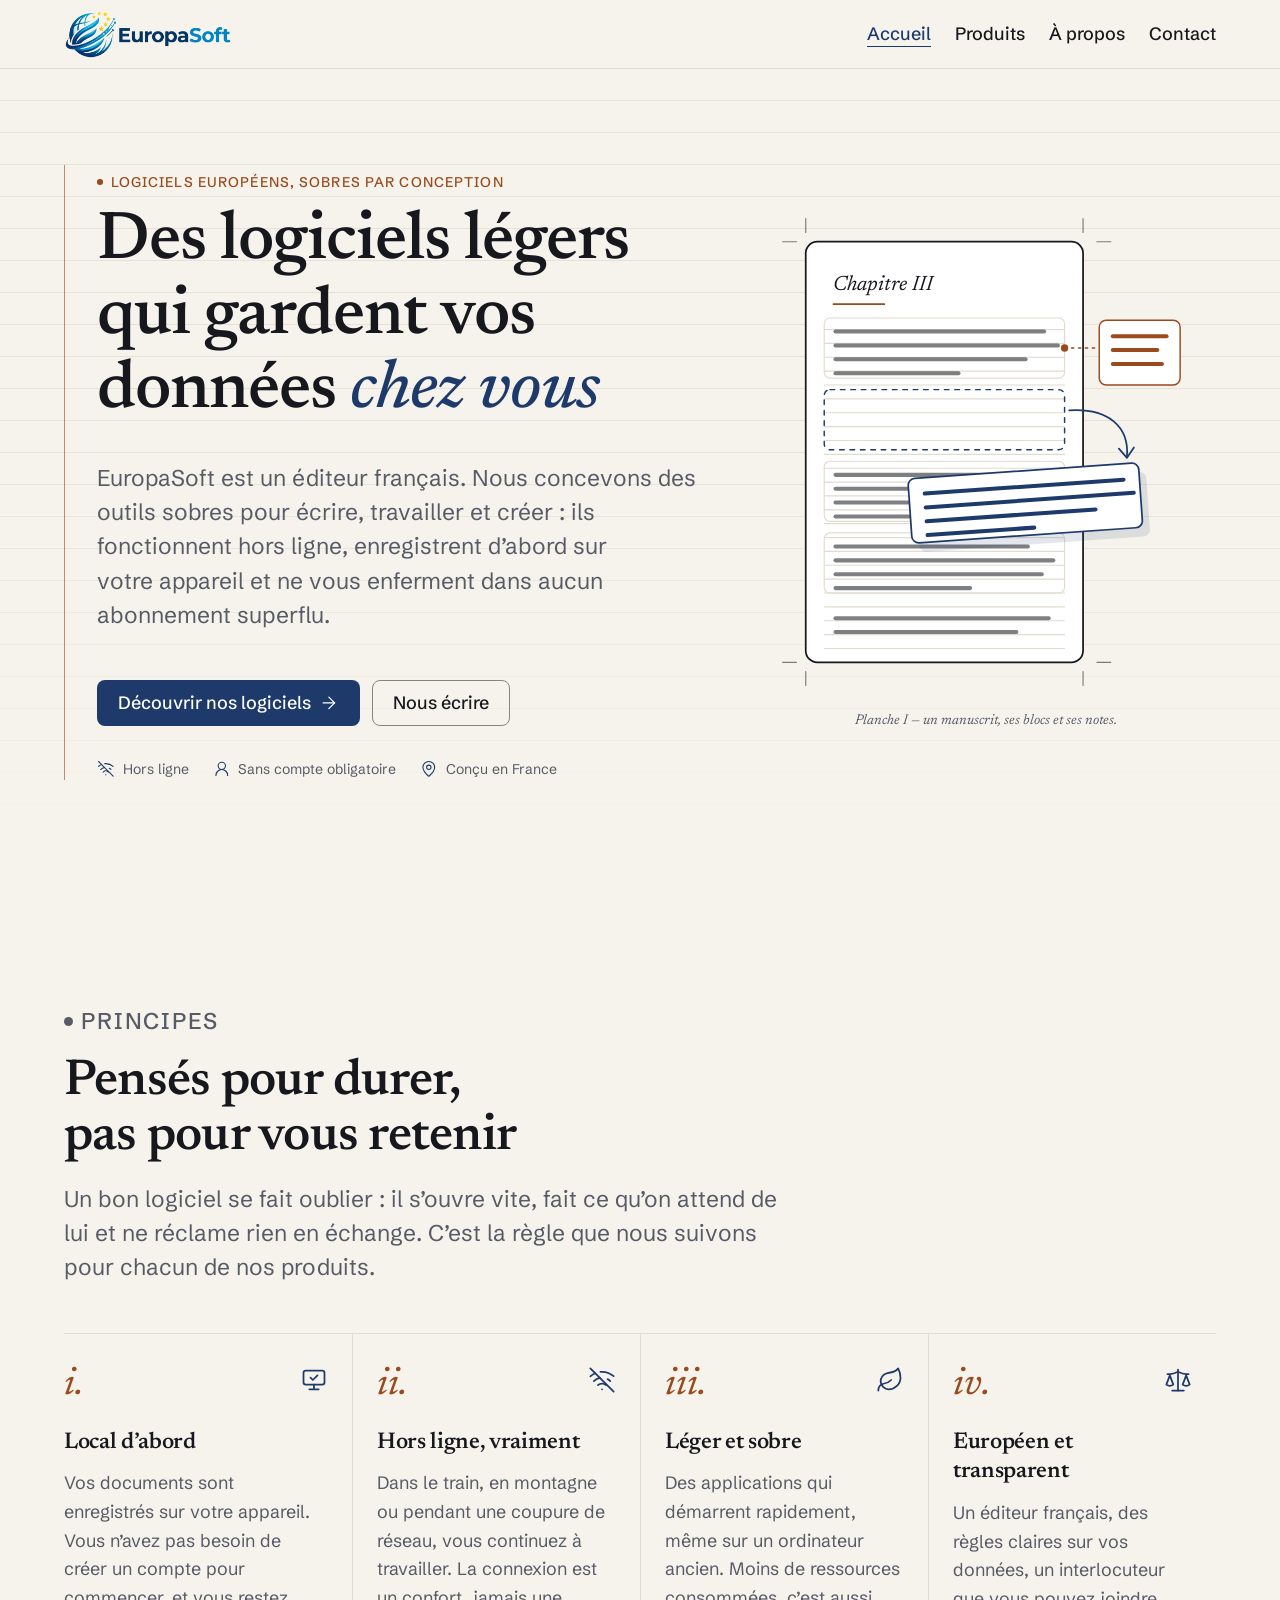
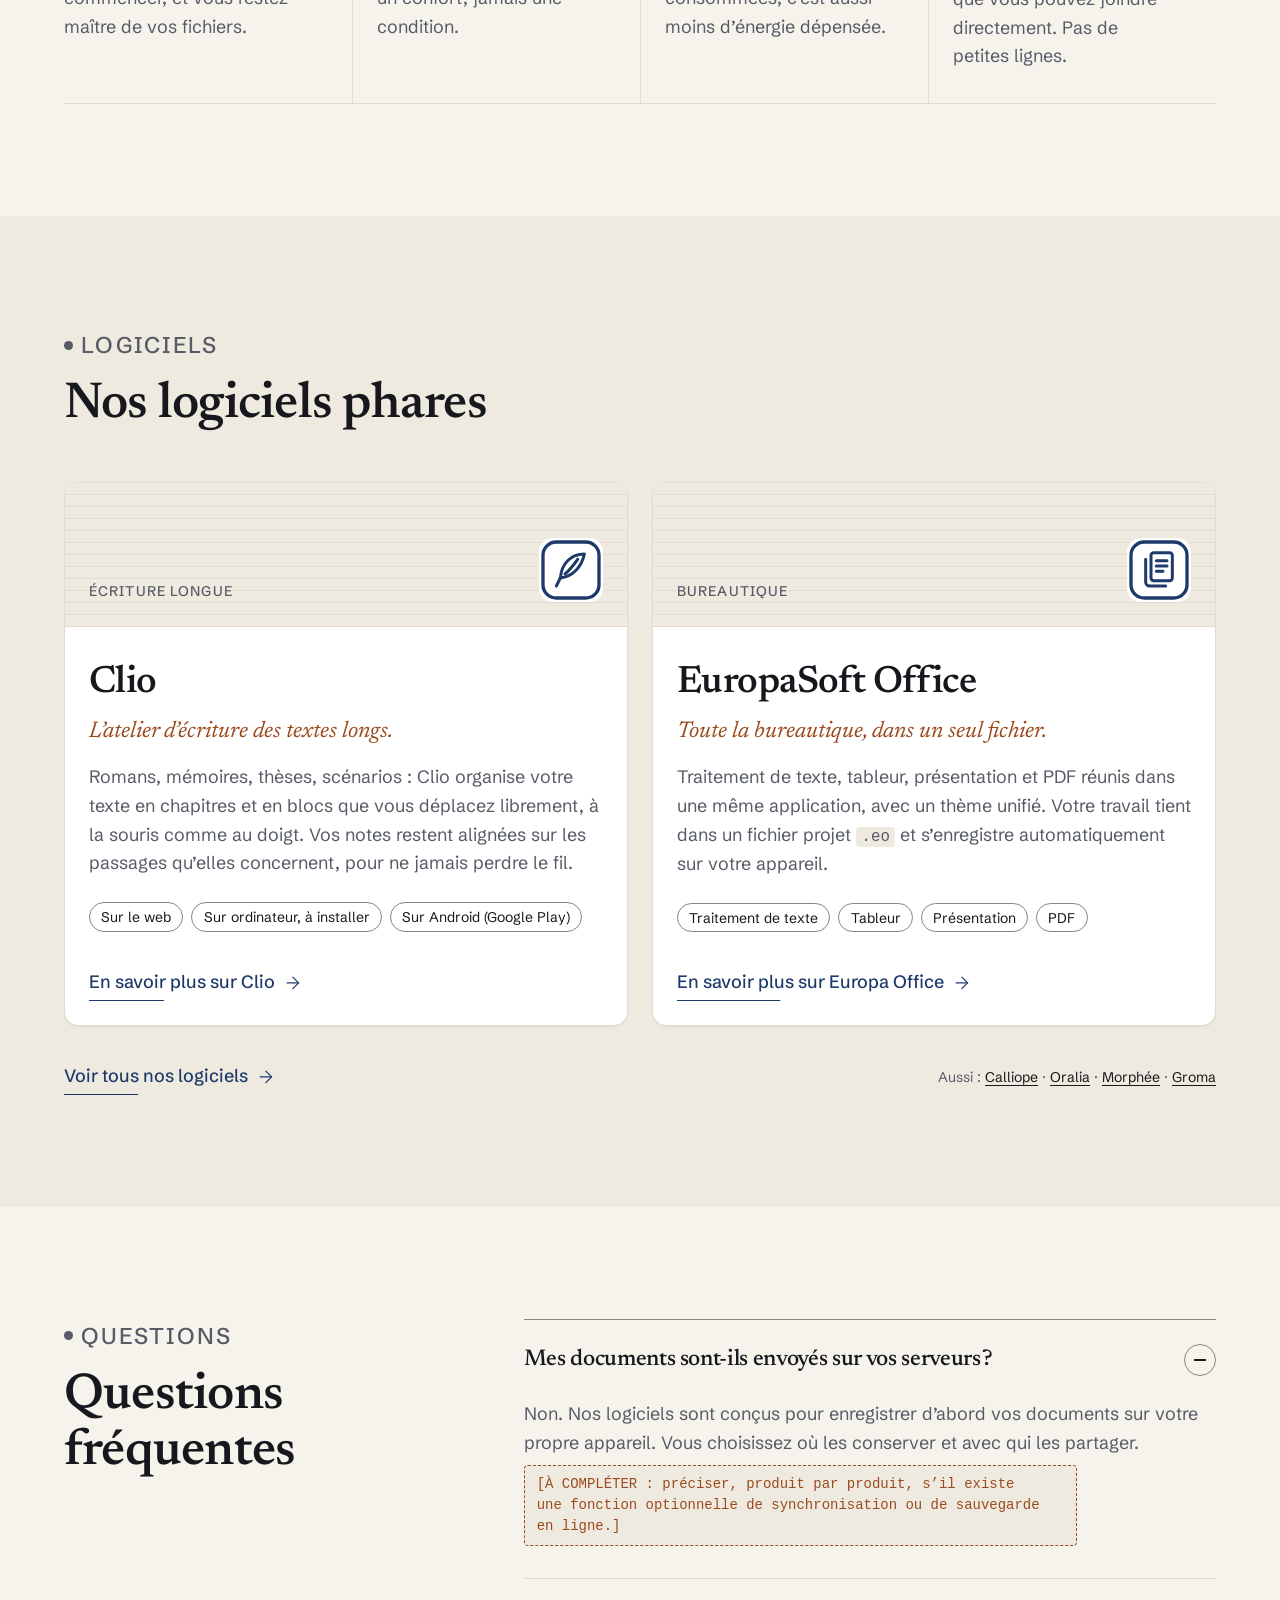
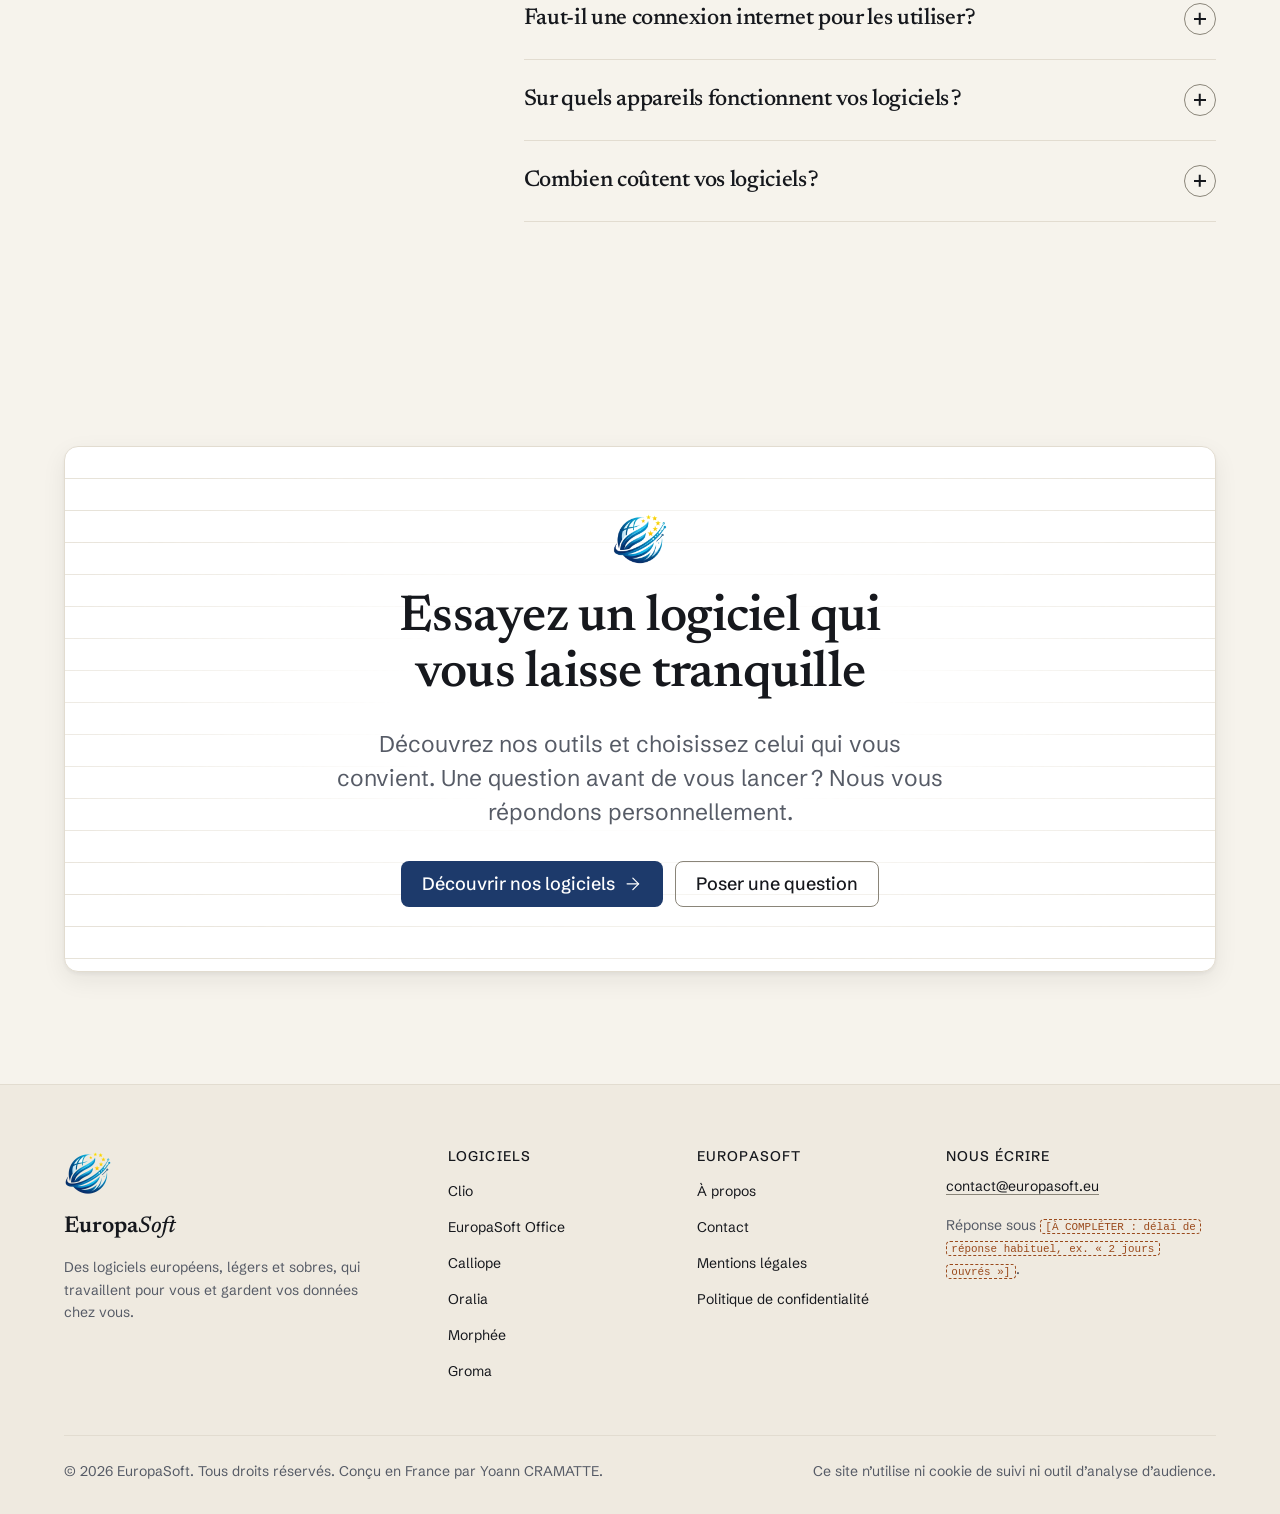
==== commit 79fd44c0: "En-tête : retrait du bouton « Découvrir nos logiciels », doublon du lien Produits Co-Authored-By: Cl" ====
--- a/index.html
+++ b/index.html
@@ -68,7 +68,6 @@
         <li><a href="a-propos.html">À propos</a></li>
         <li><a href="contact.html">Contact</a></li>
       </ul>
-      <a class="btn btn--primary btn--small" href="produits.html">Découvrir nos logiciels</a>
     </nav>
   </div>
 </header>
--- a/css/style.css
+++ b/css/style.css
@@ -581,7 +581,6 @@
   .js .site-nav a:not(.btn) { display: flex; min-height: 3rem; font-size: var(--step-1); font-family: var(--font-display); }
   .js .site-nav a:not(.btn)::after { display: none; }
   .js .site-nav a[aria-current="page"] { text-decoration: underline; text-decoration-color: var(--color-accent); text-underline-offset: 0.3em; }
-  .js .site-nav .btn { margin-top: var(--space-3); }
 }
 @media (max-width: 59.99rem) and (prefers-reduced-motion: no-preference) {
   .js .site-nav[data-open] { animation: menu-in var(--duration-base) var(--ease-out); }
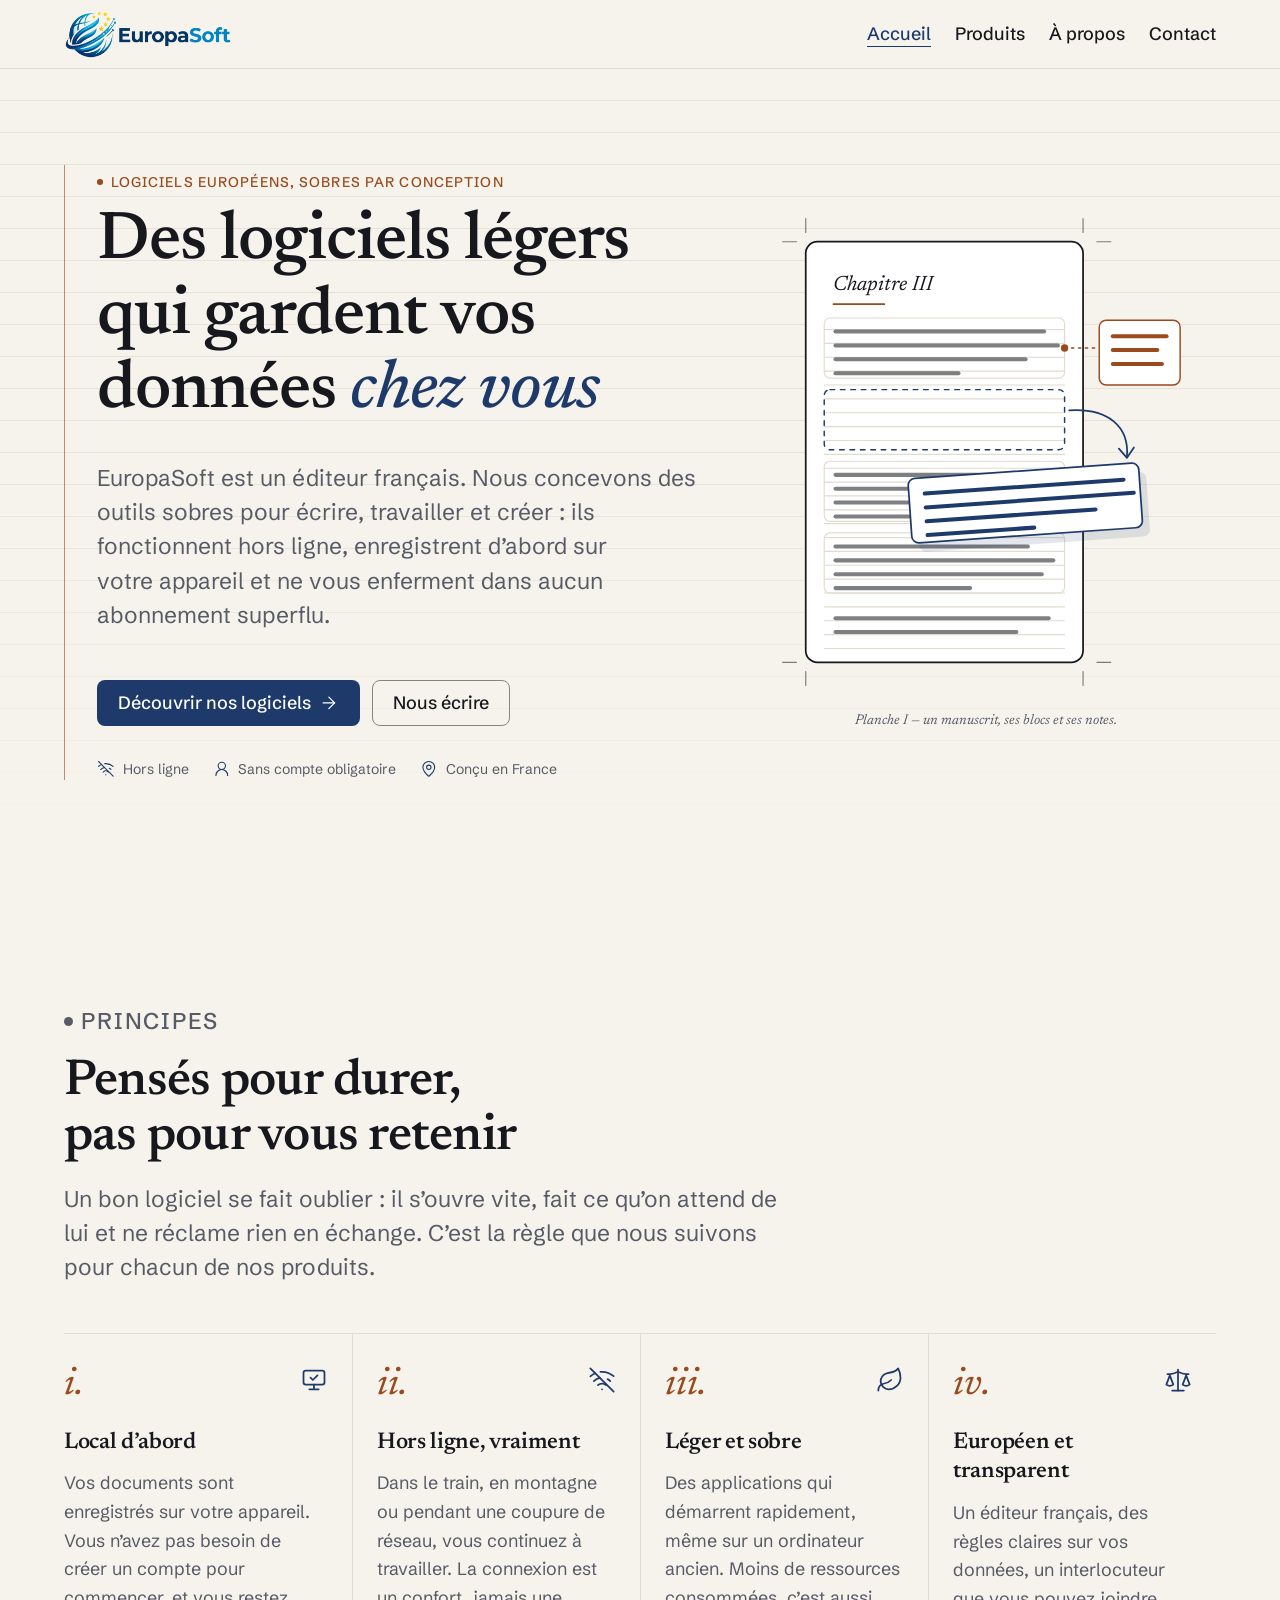
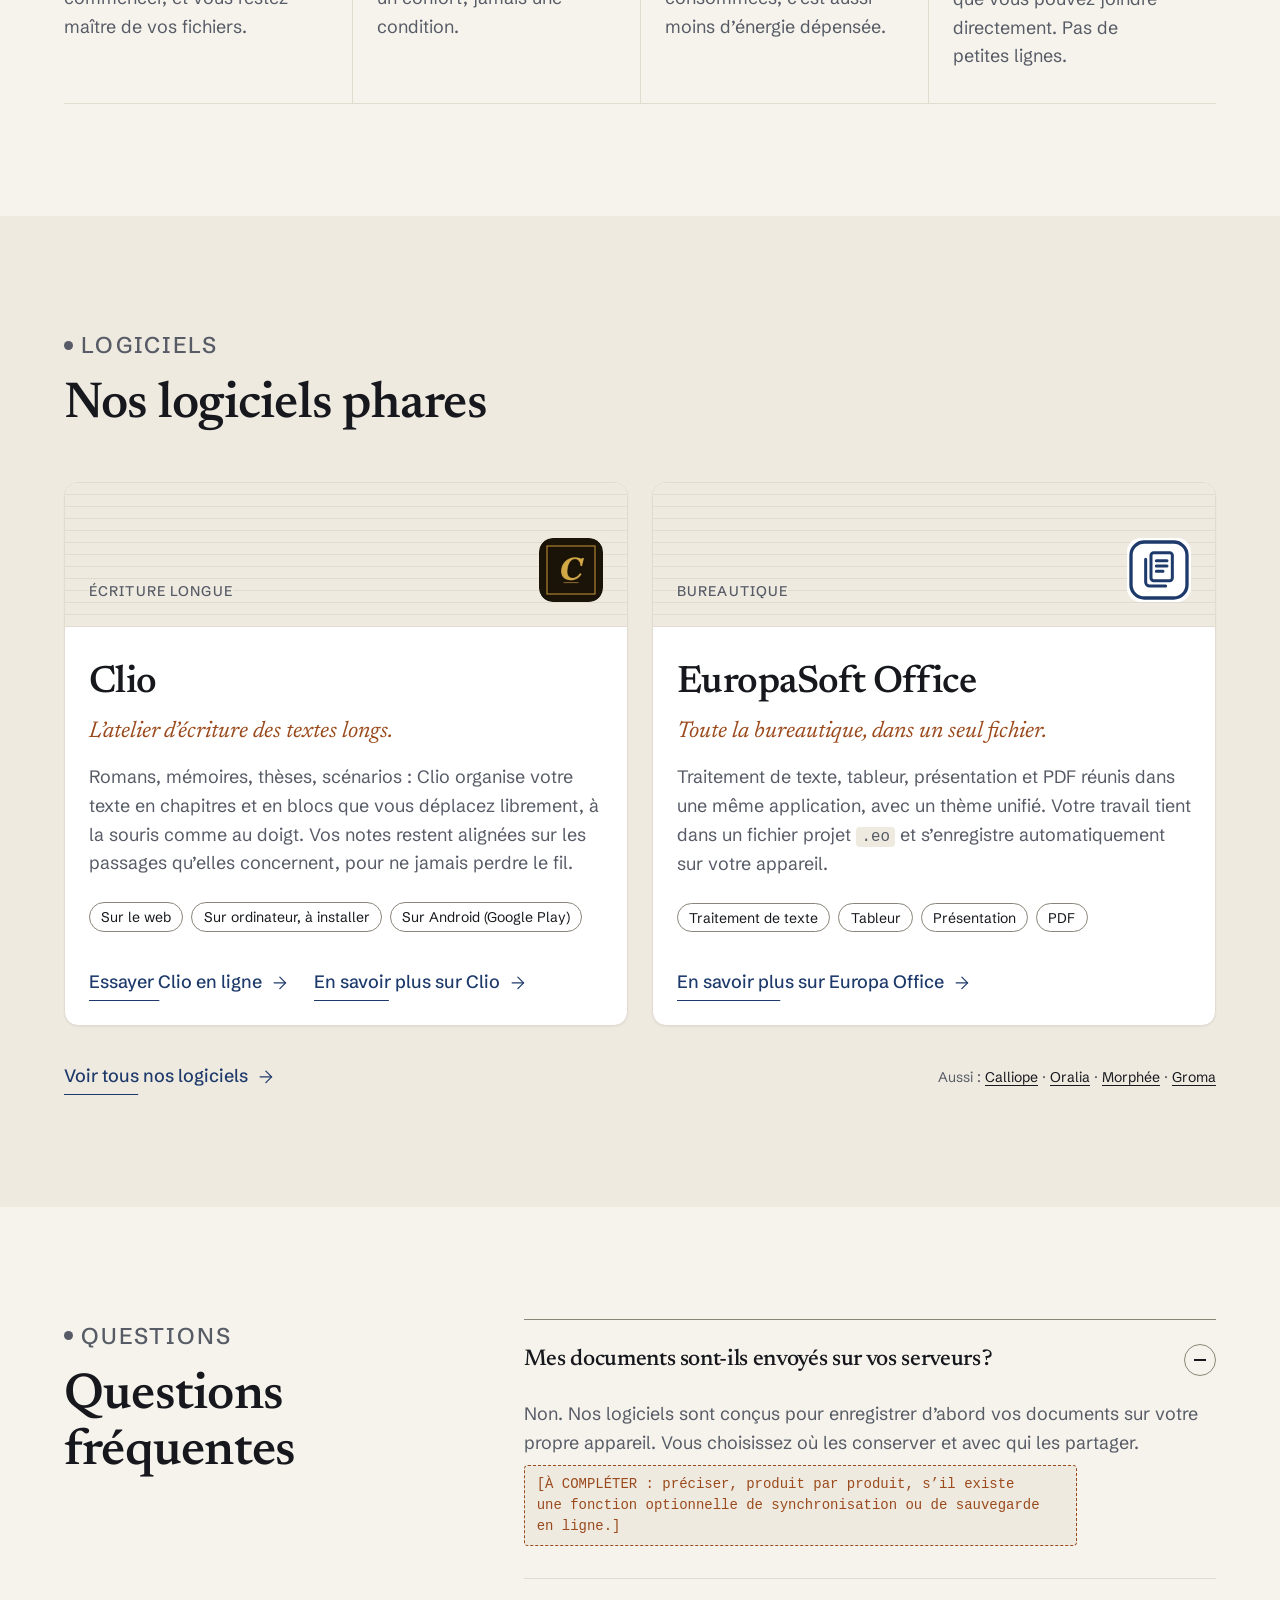
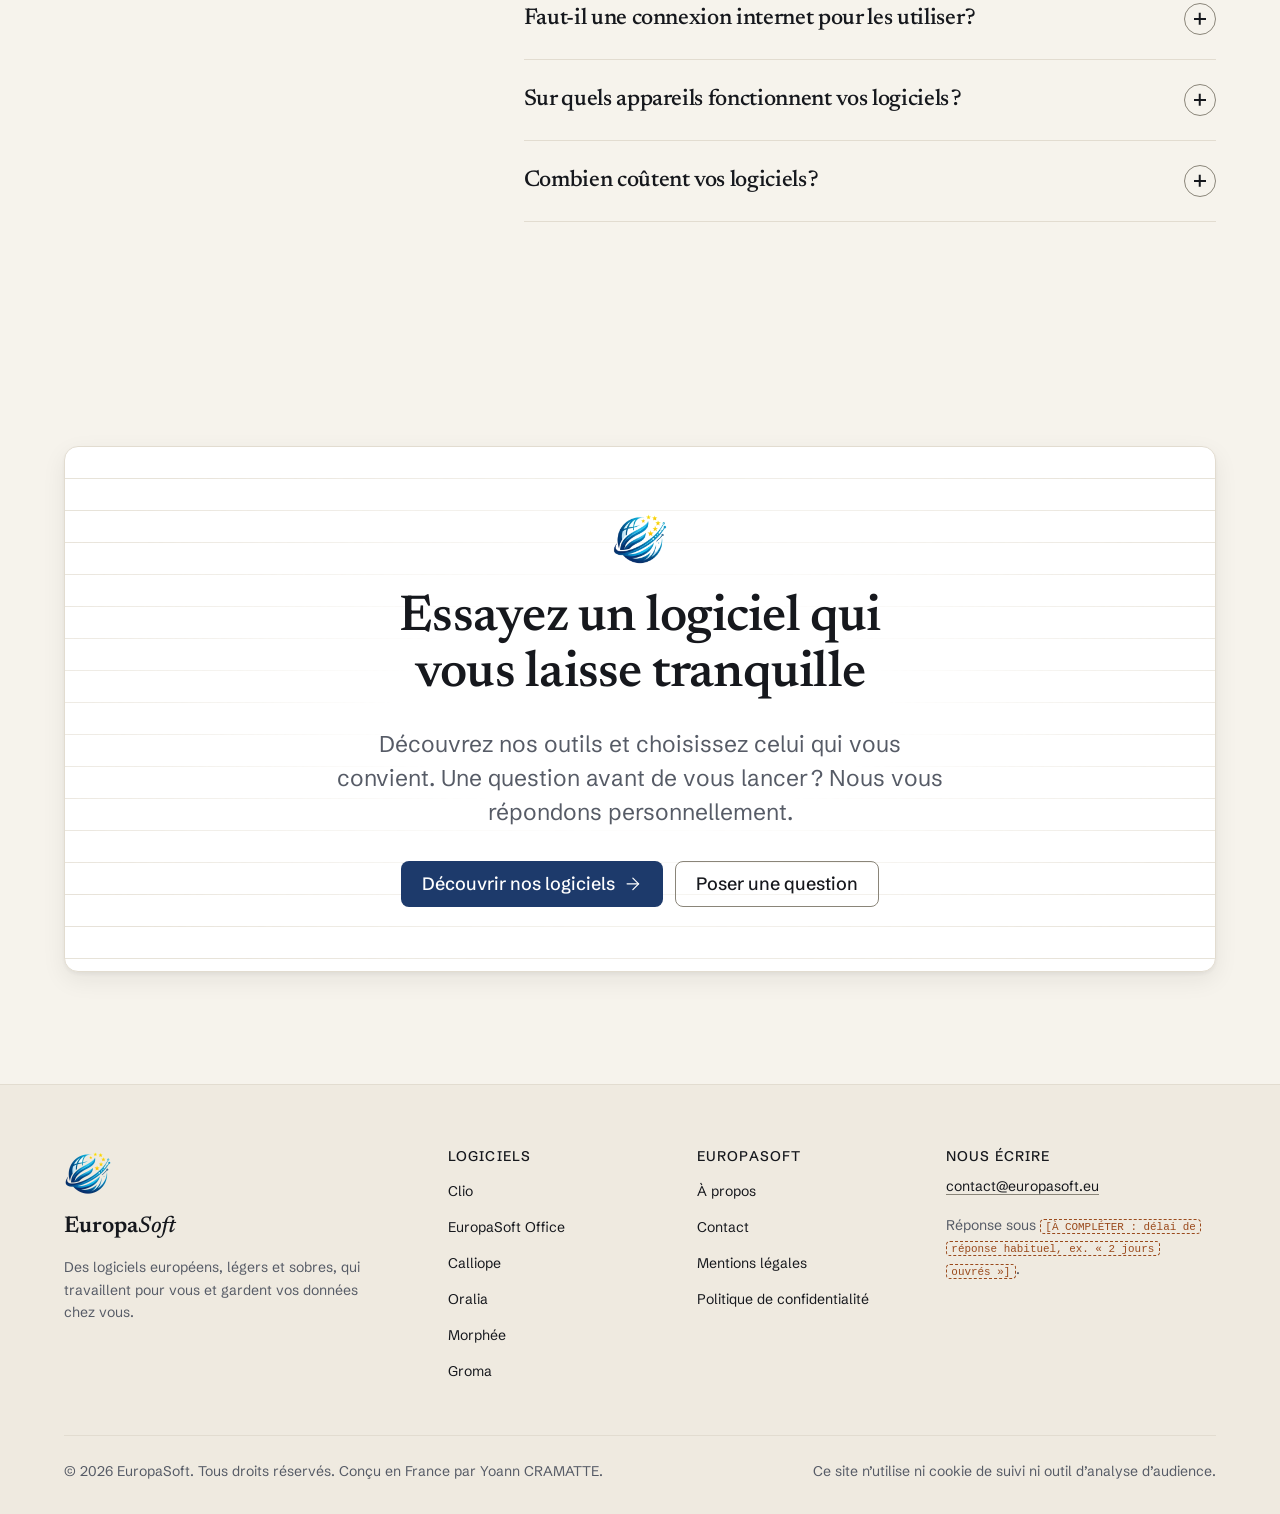
==== commit 5925c196: "Produits : vraies icônes d'application et lien vers la version web de Clio Icônes de Clio, Calliope," ====
--- a/index.html
+++ b/index.html
@@ -177,7 +177,7 @@
       <article class="product-card" data-reveal>
         <div class="product-card__head ruled">
           <span class="product-card__tag">Écriture longue</span>
-          <span class="app-icon"><svg viewBox="0 0 48 48" aria-hidden="true" focusable="false" fill="none" stroke="currentColor" stroke-width="2.25" stroke-linecap="round" stroke-linejoin="round"><rect x="3" y="3" width="42" height="42" rx="10" stroke-width="2.5"/><path d="M34 12c-10 0-17 7-18 18 9-1 16-8 18-18z"/><path d="M16 30l-3 6"/><path d="M19.5 27c3.5-3 7-7.5 9.5-11"/></svg></span>
+          <span class="app-icon"><img src="assets/apps/clio.webp" width="192" height="192" alt="" loading="lazy"></span>
         </div>
         <div class="product-card__body">
           <h3>Clio</h3>
@@ -189,6 +189,7 @@
             <li>Sur Android (Google Play)</li>
           </ul>
           <div class="product-card__foot">
+            <a class="link-arrow product-card__extra" href="https://europasoft-eu.github.io/Clio/">Essayer Clio en ligne <svg class="icon" viewBox="0 0 24 24" aria-hidden="true" focusable="false"><path d="M5 12h14"/><path d="m12 5 7 7-7 7"/></svg></a>
             <a class="link-arrow product-card__link" href="produits.html#clio">En savoir plus sur Clio <svg class="icon" viewBox="0 0 24 24" aria-hidden="true" focusable="false"><path d="M5 12h14"/><path d="m12 5 7 7-7 7"/></svg></a>
           </div>
         </div>
--- a/css/style.css
+++ b/css/style.css
@@ -899,6 +899,9 @@
   border-radius: 14px;
 }
 .app-icon svg { width: 100%; height: 100%; }
+/* Icône réelle de l'application : elle porte ses propres couleurs et coins. */
+.app-icon:has(> img) { background: none; overflow: hidden; }
+.app-icon > img { display: block; width: 100%; height: 100%; border-radius: inherit; }
 .app-icon--lg { width: 5rem; height: 5rem; border-radius: 18px; }
 
 .product-card__body {
@@ -934,7 +937,12 @@
 .product-card__foot {
   margin-top: auto;
   padding-top: var(--space-6);
-}
+  display: flex;
+  flex-wrap: wrap;
+  gap: var(--space-3) var(--space-5);
+}
+/* Lien secondaire (site de l'application) : au-dessus de la zone cliquable de la carte. */
+.product-card__extra { position: relative; z-index: 2; }
 /* Toute la carte est cliquable via le lien principal (zone étendue). */
 .product-card__link::before {
   content: "";
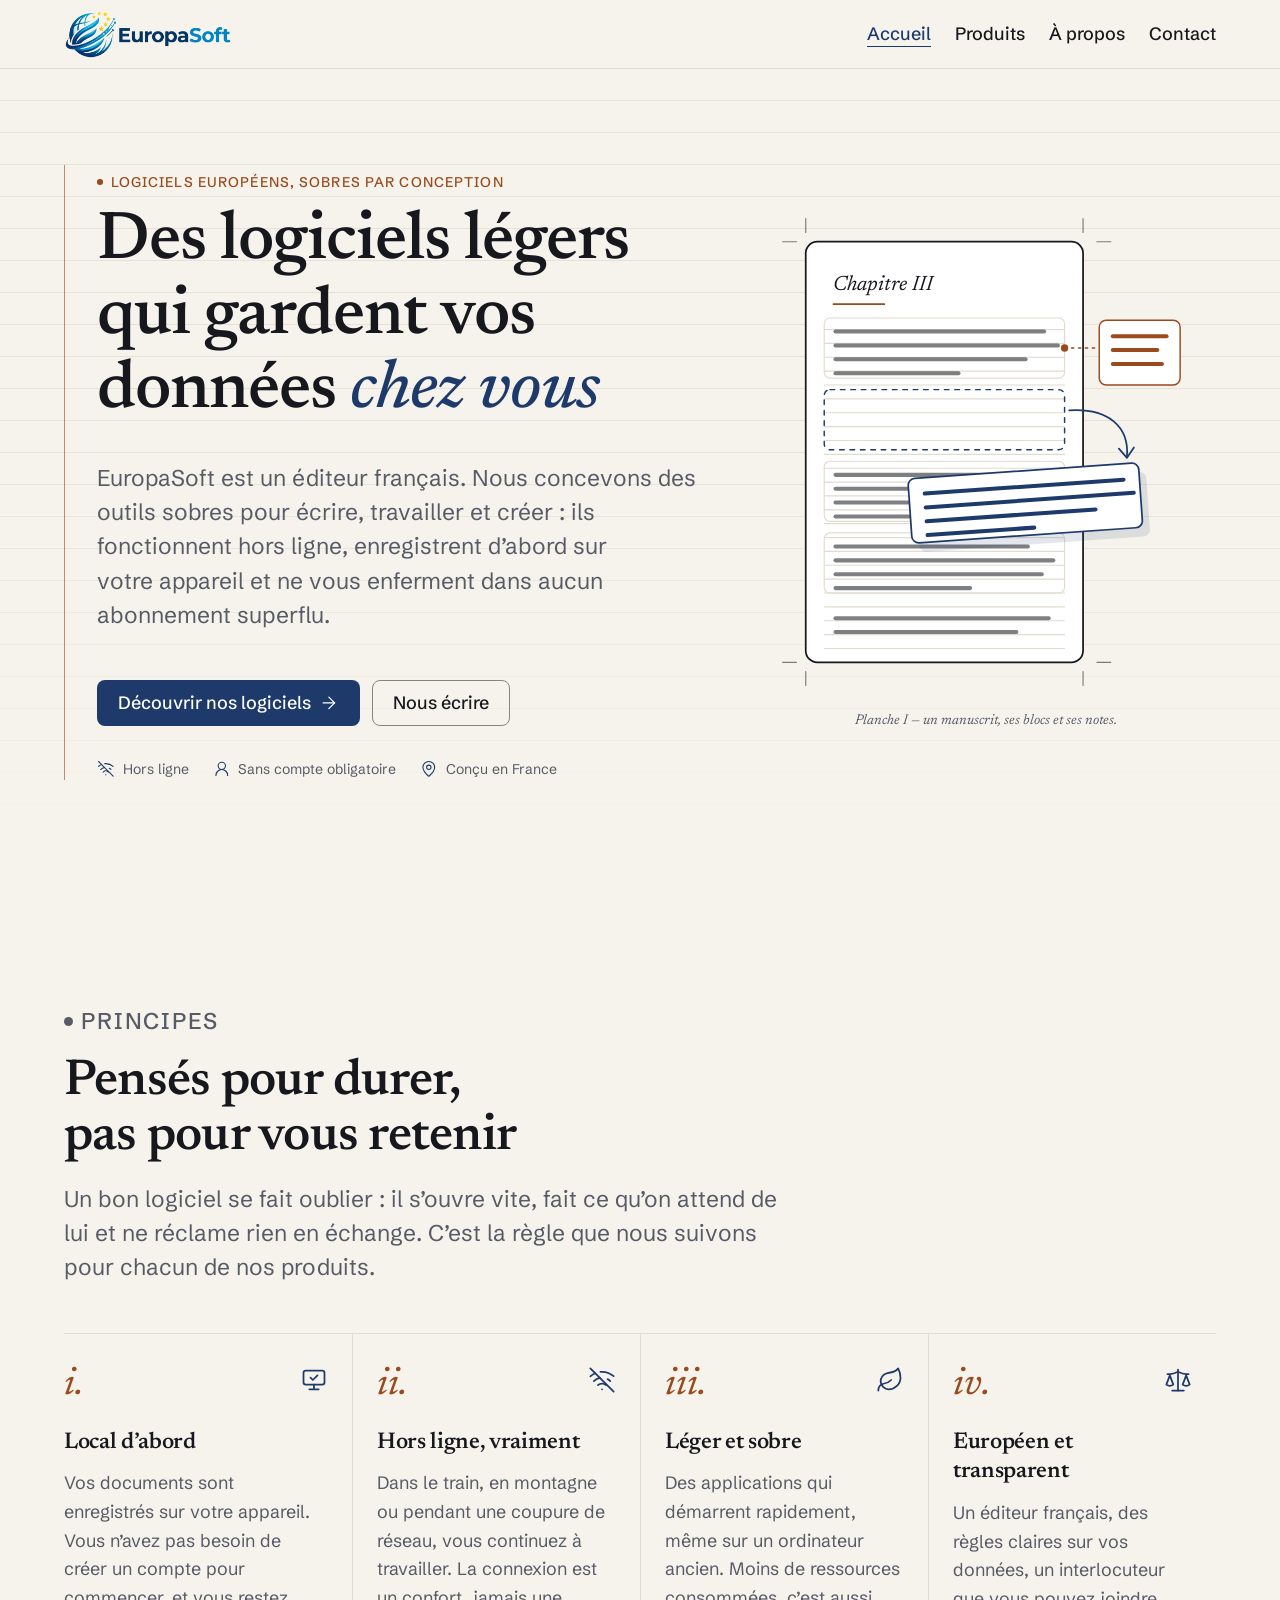
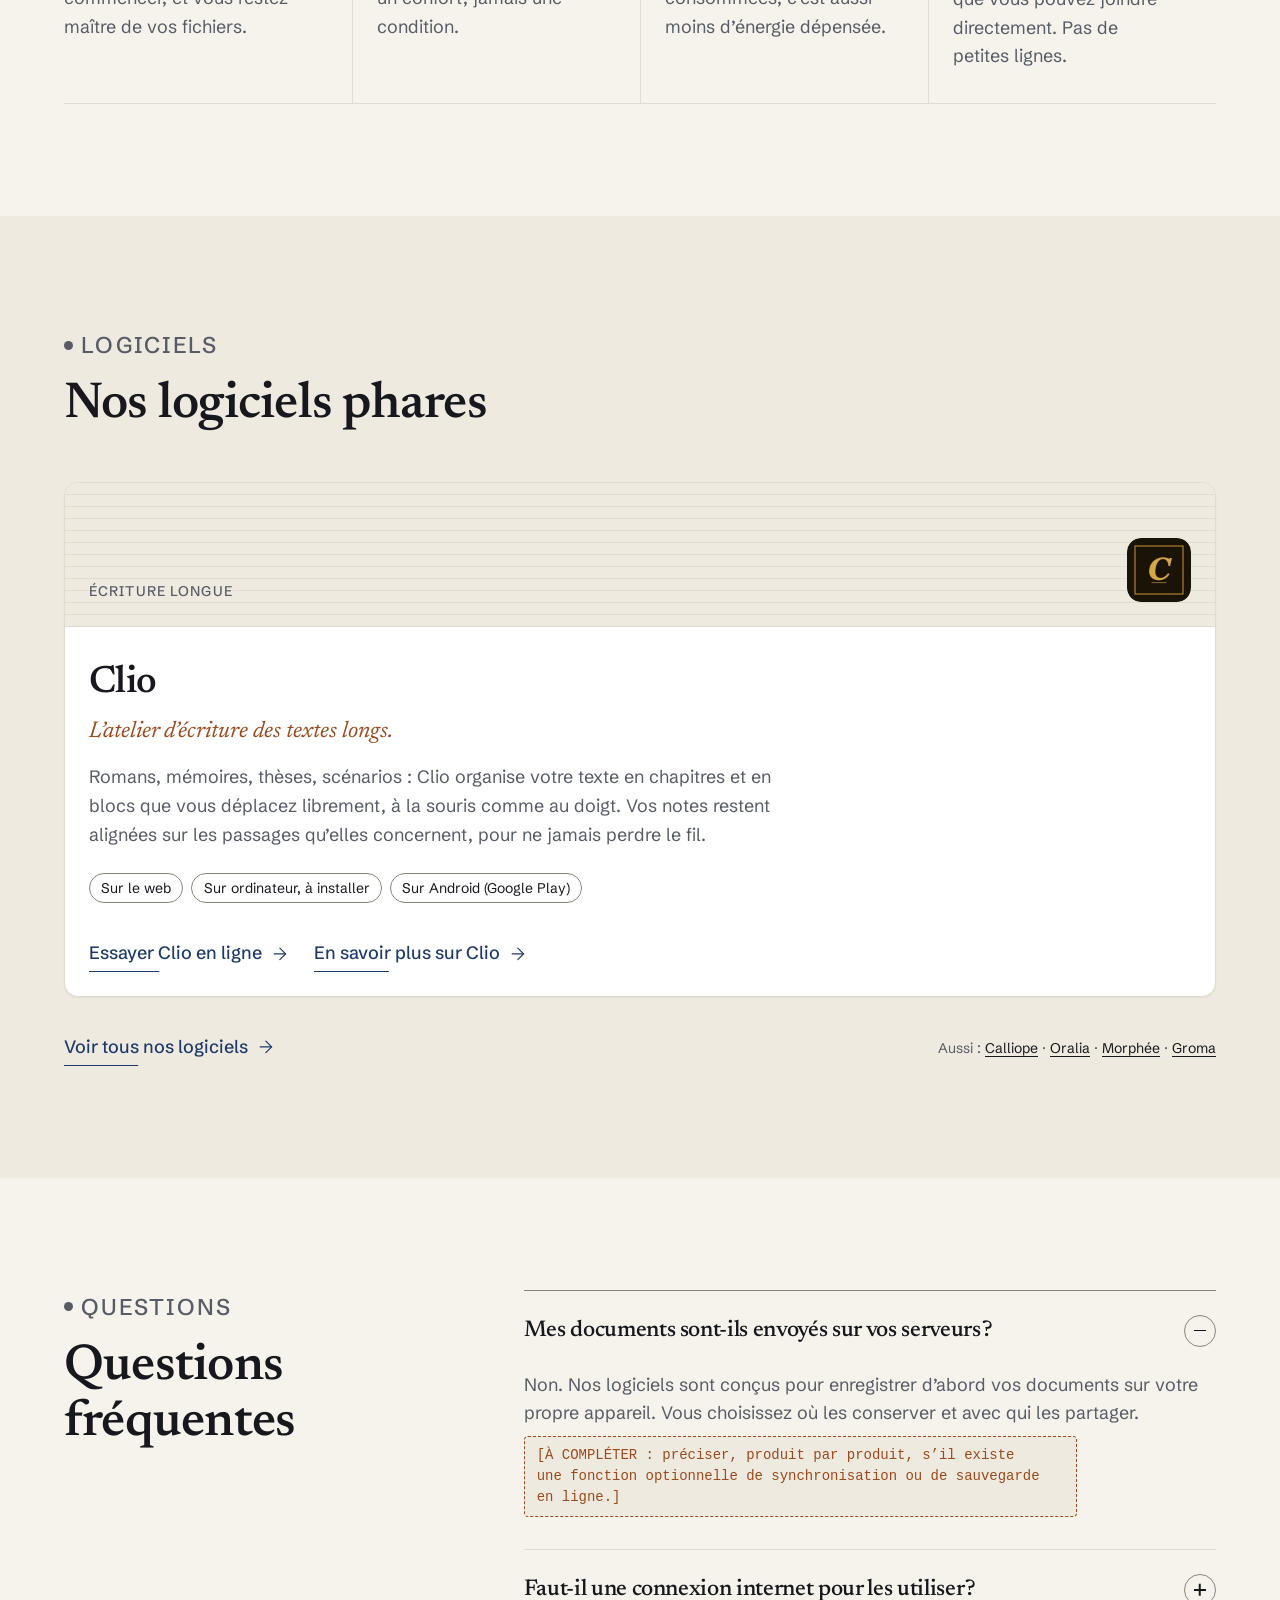
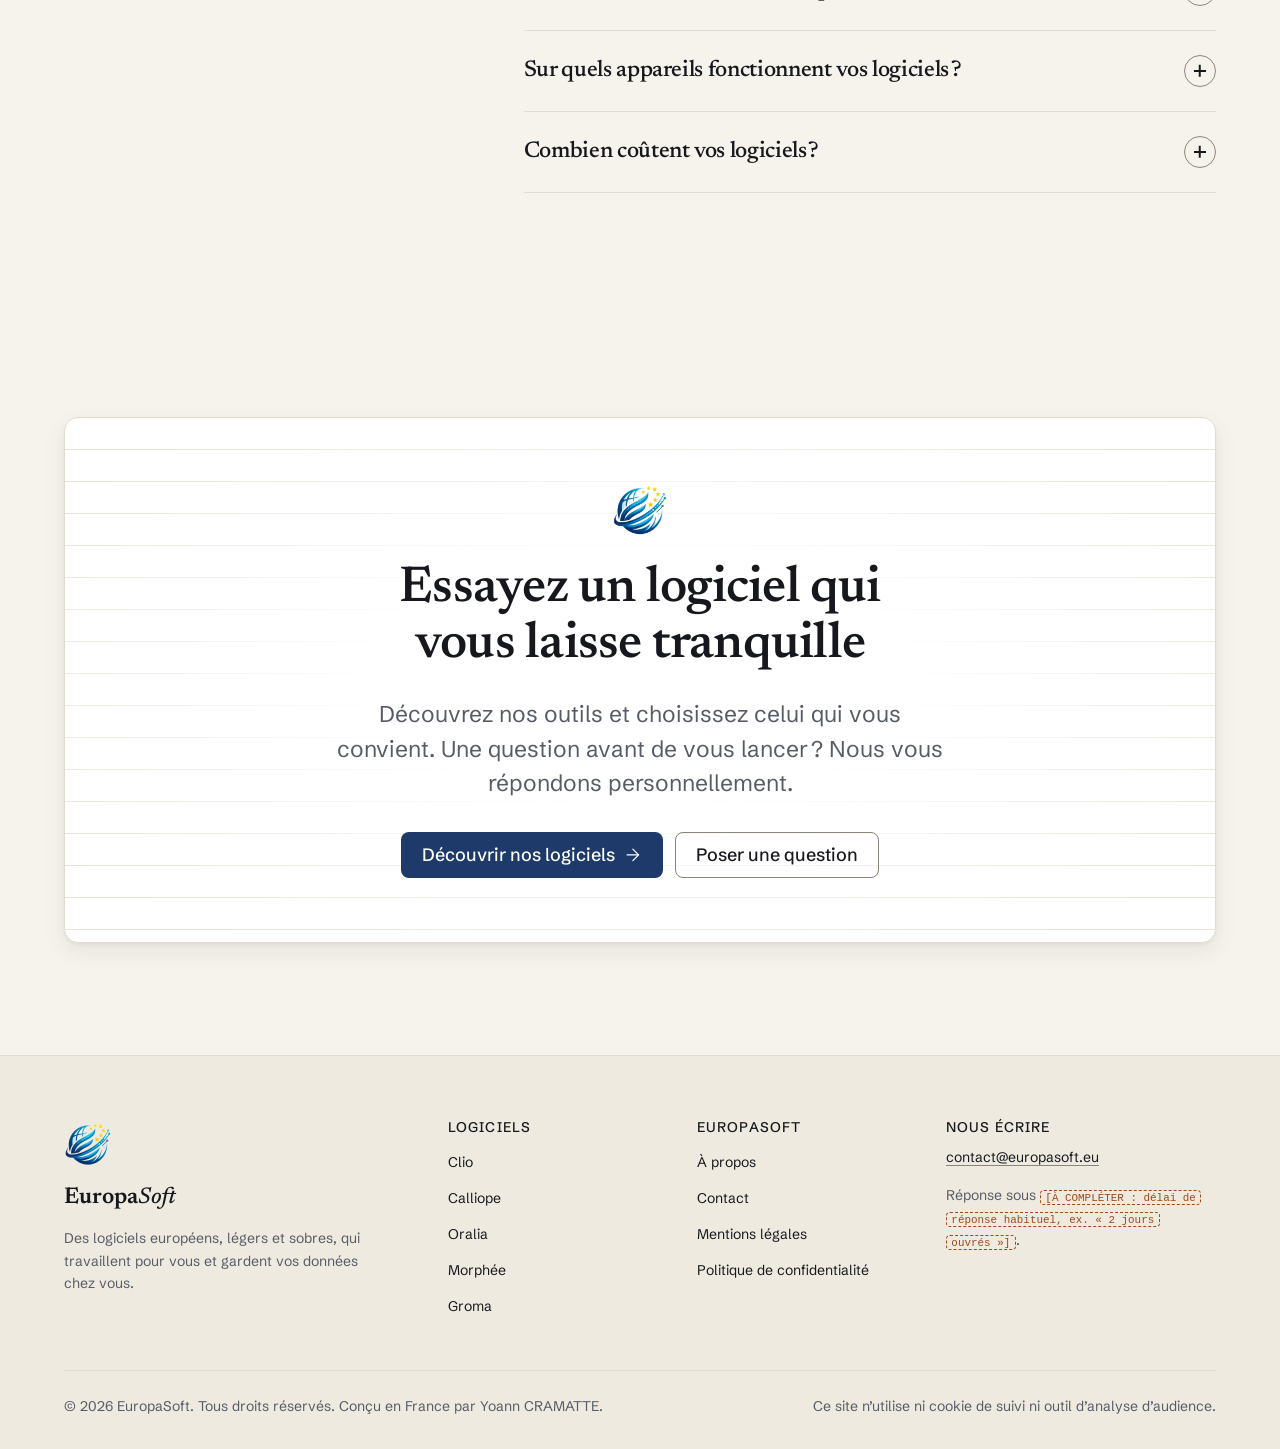
==== commit 8173b843: "Retrait d'EuropaSoft Office du site Carte d'accueil, fiche Produits, sommaire, pieds de page, liste " ====
--- a/index.html
+++ b/index.html
@@ -4,7 +4,7 @@
 <meta charset="utf-8">
 <meta name="viewport" content="width=device-width, initial-scale=1, viewport-fit=cover">
 <title>EuropaSoft — Logiciels européens, légers et hors ligne</title>
-<meta name="description" content="EuropaSoft conçoit des logiciels européens légers et sobres : écriture avec Clio, bureautique avec Europa Office. Vos données restent chez vous.">
+<meta name="description" content="EuropaSoft conçoit des logiciels européens légers et sobres, comme Clio pour l’écriture longue. Vos données restent chez vous.">
 <link rel="canonical" href="https://europasoft.eu/">
 <meta name="theme-color" content="#F6F3EC" media="(prefers-color-scheme: light)">
 <meta name="theme-color" content="#11141A" media="(prefers-color-scheme: dark)">
@@ -13,7 +13,7 @@
 <meta property="og:site_name" content="EuropaSoft">
 <meta property="og:locale" content="fr_FR">
 <meta property="og:title" content="EuropaSoft — Logiciels européens, légers et hors ligne">
-<meta property="og:description" content="EuropaSoft conçoit des logiciels européens légers et sobres : écriture avec Clio, bureautique avec Europa Office. Vos données restent chez vous.">
+<meta property="og:description" content="EuropaSoft conçoit des logiciels européens légers et sobres, comme Clio pour l’écriture longue. Vos données restent chez vous.">
 <meta property="og:url" content="https://europasoft.eu/">
 <meta property="og:image" content="https://europasoft.eu/assets/logo/og-image.png">
 <meta property="og:image:width" content="1200">
@@ -194,26 +194,6 @@
           </div>
         </div>
       </article>
-      <article class="product-card" data-reveal>
-        <div class="product-card__head ruled">
-          <span class="product-card__tag">Bureautique</span>
-          <span class="app-icon"><svg viewBox="0 0 48 48" aria-hidden="true" focusable="false" fill="none" stroke="currentColor" stroke-width="2.25" stroke-linecap="round" stroke-linejoin="round"><rect x="3" y="3" width="42" height="42" rx="10" stroke-width="2.5"/><rect x="18" y="11" width="16" height="21" rx="2"/><path d="M14 16v17a3 3 0 0 0 3 3h12"/><path d="M22 17h8M22 21h8M22 25h5"/></svg></span>
-        </div>
-        <div class="product-card__body">
-          <h3>EuropaSoft Office</h3>
-          <p class="product-card__hook">Toute la bureautique, dans un seul fichier.</p>
-          <p class="product-card__text">Traitement de texte, tableur, présentation et PDF réunis dans une même application, avec un thème unifié. Votre travail tient dans un fichier projet <code>.eo</code> et s’enregistre automatiquement sur votre appareil.</p>
-          <ul class="chips" aria-label="Outils réunis">
-            <li>Traitement de texte</li>
-            <li>Tableur</li>
-            <li>Présentation</li>
-            <li>PDF</li>
-          </ul>
-          <div class="product-card__foot">
-            <a class="link-arrow product-card__link" href="produits.html#europa-office">En savoir plus sur Europa Office <svg class="icon" viewBox="0 0 24 24" aria-hidden="true" focusable="false"><path d="M5 12h14"/><path d="m12 5 7 7-7 7"/></svg></a>
-          </div>
-        </div>
-      </article>
     </div>
     <div class="after-cards">
       <a class="link-arrow" href="produits.html">Voir tous nos logiciels <svg class="icon" viewBox="0 0 24 24" aria-hidden="true" focusable="false"><path d="M5 12h14"/><path d="m12 5 7 7-7 7"/></svg></a>
@@ -239,7 +219,7 @@
         </details>
         <details>
           <summary><h3>Sur quels appareils fonctionnent vos logiciels ?</h3><span class="faq__sign" aria-hidden="true"></span></summary>
-          <div class="faq__answer"><p>Cela dépend du produit. Clio fonctionne dans le navigateur, en application à installer sur ordinateur et sur Android via Google Play. EuropaSoft Office tient dans un seul fichier qui s’ouvre dans un navigateur récent. Le détail de chaque logiciel figure sur la <a href="produits.html">page Produits</a>.</p><p class="a-completer">[À COMPLÉTER : systèmes d’exploitation pris en charge pour la version ordinateur de Clio.]</p></div>
+          <div class="faq__answer"><p>Cela dépend du produit. Clio fonctionne dans le navigateur, en application à installer sur ordinateur et sur Android via Google Play. Le détail de chaque logiciel figure sur la <a href="produits.html">page Produits</a>.</p><p class="a-completer">[À COMPLÉTER : systèmes d’exploitation pris en charge pour la version ordinateur de Clio.]</p></div>
         </details>
         <details>
           <summary><h3>Combien coûtent vos logiciels ?</h3><span class="faq__sign" aria-hidden="true"></span></summary>
@@ -277,7 +257,6 @@
         <h2 class="footer-title" id="f-logiciels">Logiciels</h2>
         <ul class="footer-list">
             <li><a href="produits.html#clio">Clio</a></li>
-            <li><a href="produits.html#europa-office">EuropaSoft Office</a></li>
             <li><a href="produits.html#calliope">Calliope</a></li>
             <li><a href="produits.html#oralia">Oralia</a></li>
             <li><a href="produits.html#morphee">Morphée</a></li>
--- a/css/style.css
+++ b/css/style.css
@@ -856,6 +856,8 @@
   gap: var(--space-5);
 }
 @media (min-width: 56rem) { .product-cards { grid-template-columns: repeat(2, 1fr); } }
+/* Une seule carte : elle occupe toute la largeur plutôt qu'une demi-grille vide. */
+.product-cards > :only-child { grid-column: 1 / -1; }
 
 .product-card {
   position: relative;
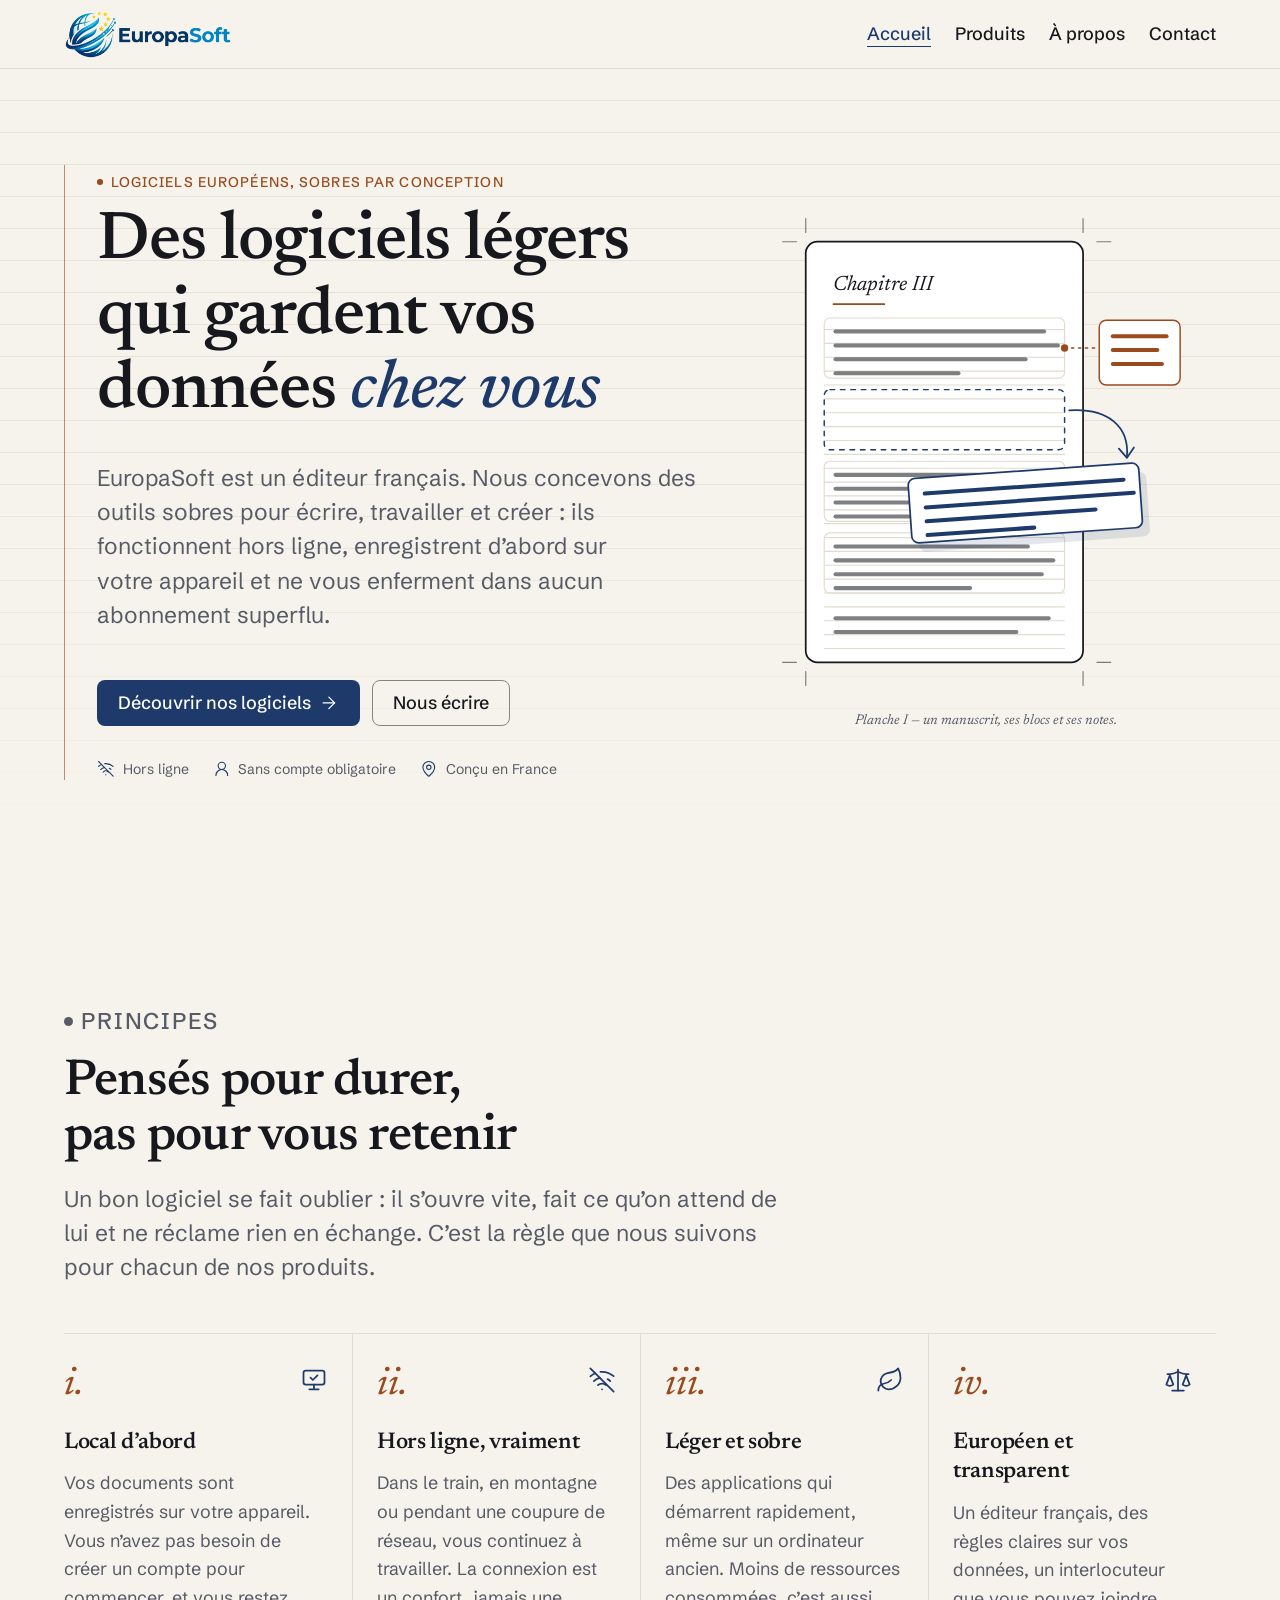
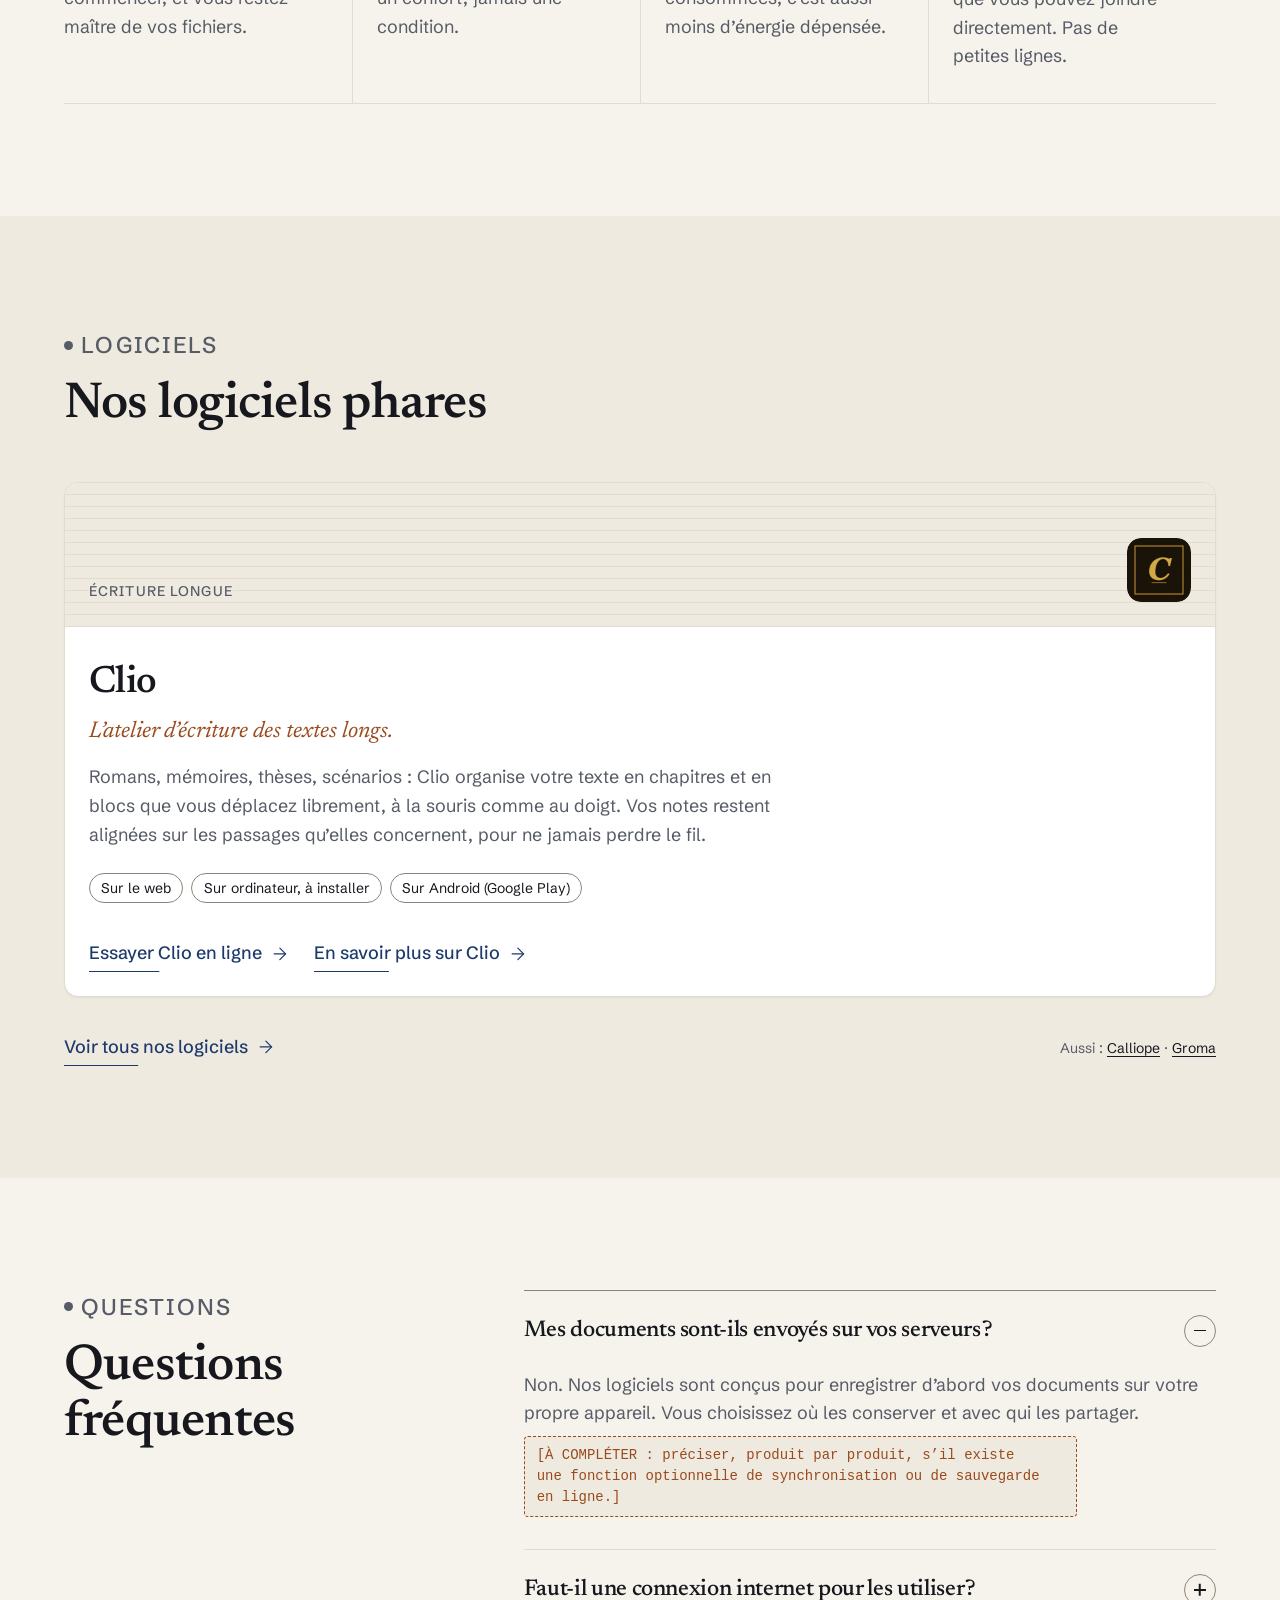
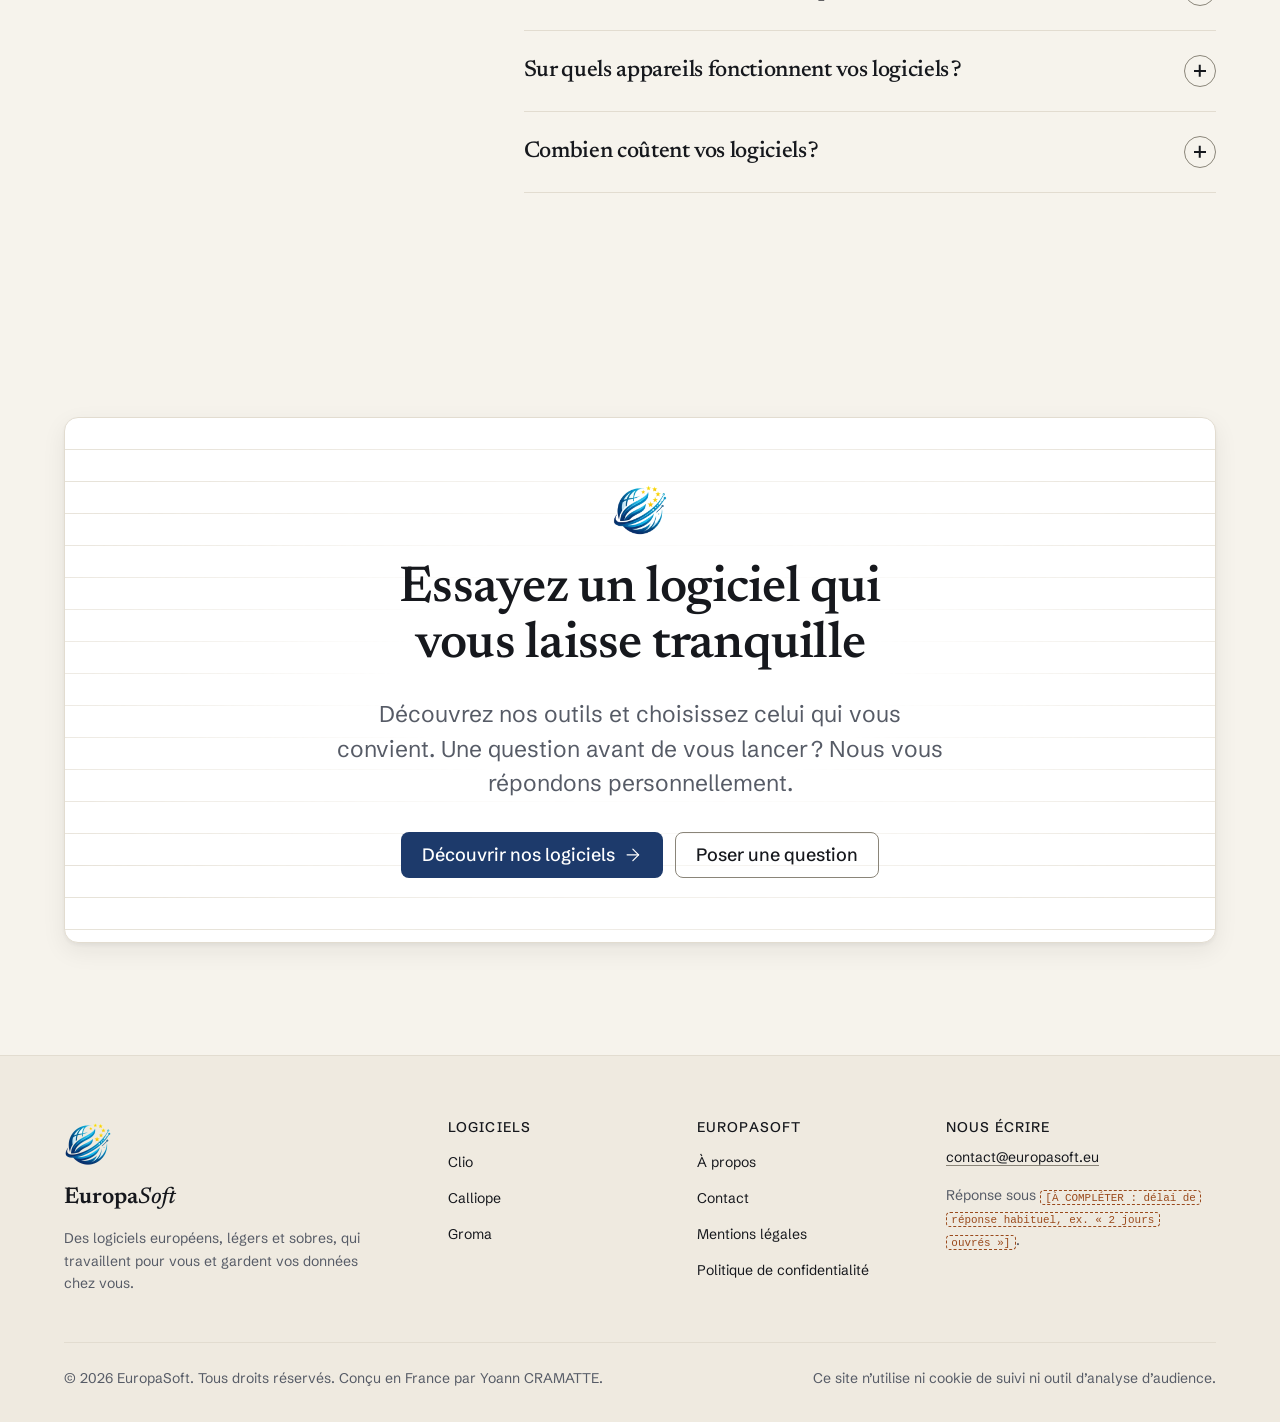
==== commit a8ba260e: "Retrait d'Oralia et de Morphée, pas encore finis Le site ne présente plus que Clio, Calliope et Grom" ====
--- a/index.html
+++ b/index.html
@@ -197,7 +197,7 @@
     </div>
     <div class="after-cards">
       <a class="link-arrow" href="produits.html">Voir tous nos logiciels <svg class="icon" viewBox="0 0 24 24" aria-hidden="true" focusable="false"><path d="M5 12h14"/><path d="m12 5 7 7-7 7"/></svg></a>
-      <p>Aussi : <a href="produits.html#calliope">Calliope</a> · <a href="produits.html#oralia">Oralia</a> · <a href="produits.html#morphee">Morphée</a> · <a href="produits.html#groma">Groma</a></p>
+      <p>Aussi : <a href="produits.html#calliope">Calliope</a> · <a href="produits.html#groma">Groma</a></p>
     </div>
   </div>
 </section>
@@ -258,8 +258,6 @@
         <ul class="footer-list">
             <li><a href="produits.html#clio">Clio</a></li>
             <li><a href="produits.html#calliope">Calliope</a></li>
-            <li><a href="produits.html#oralia">Oralia</a></li>
-            <li><a href="produits.html#morphee">Morphée</a></li>
             <li><a href="produits.html#groma">Groma</a></li>
         </ul>
       </nav>
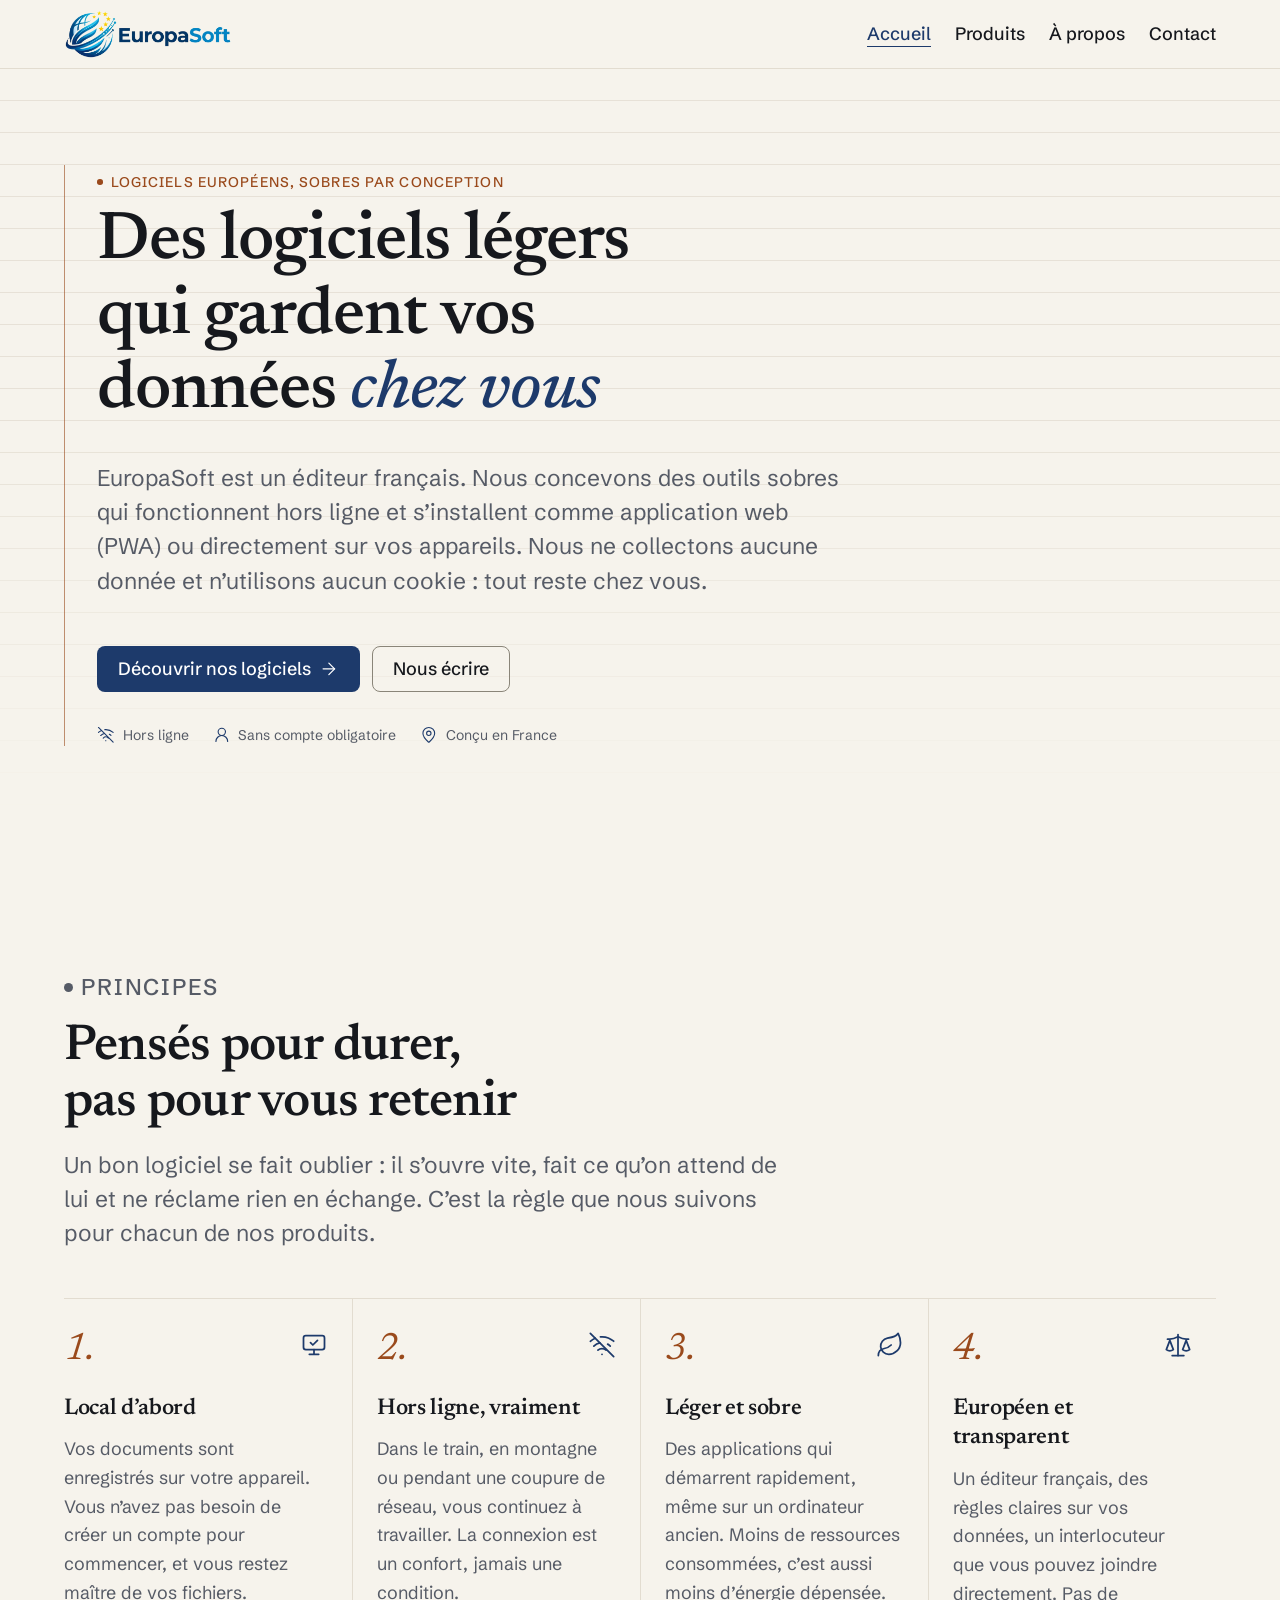
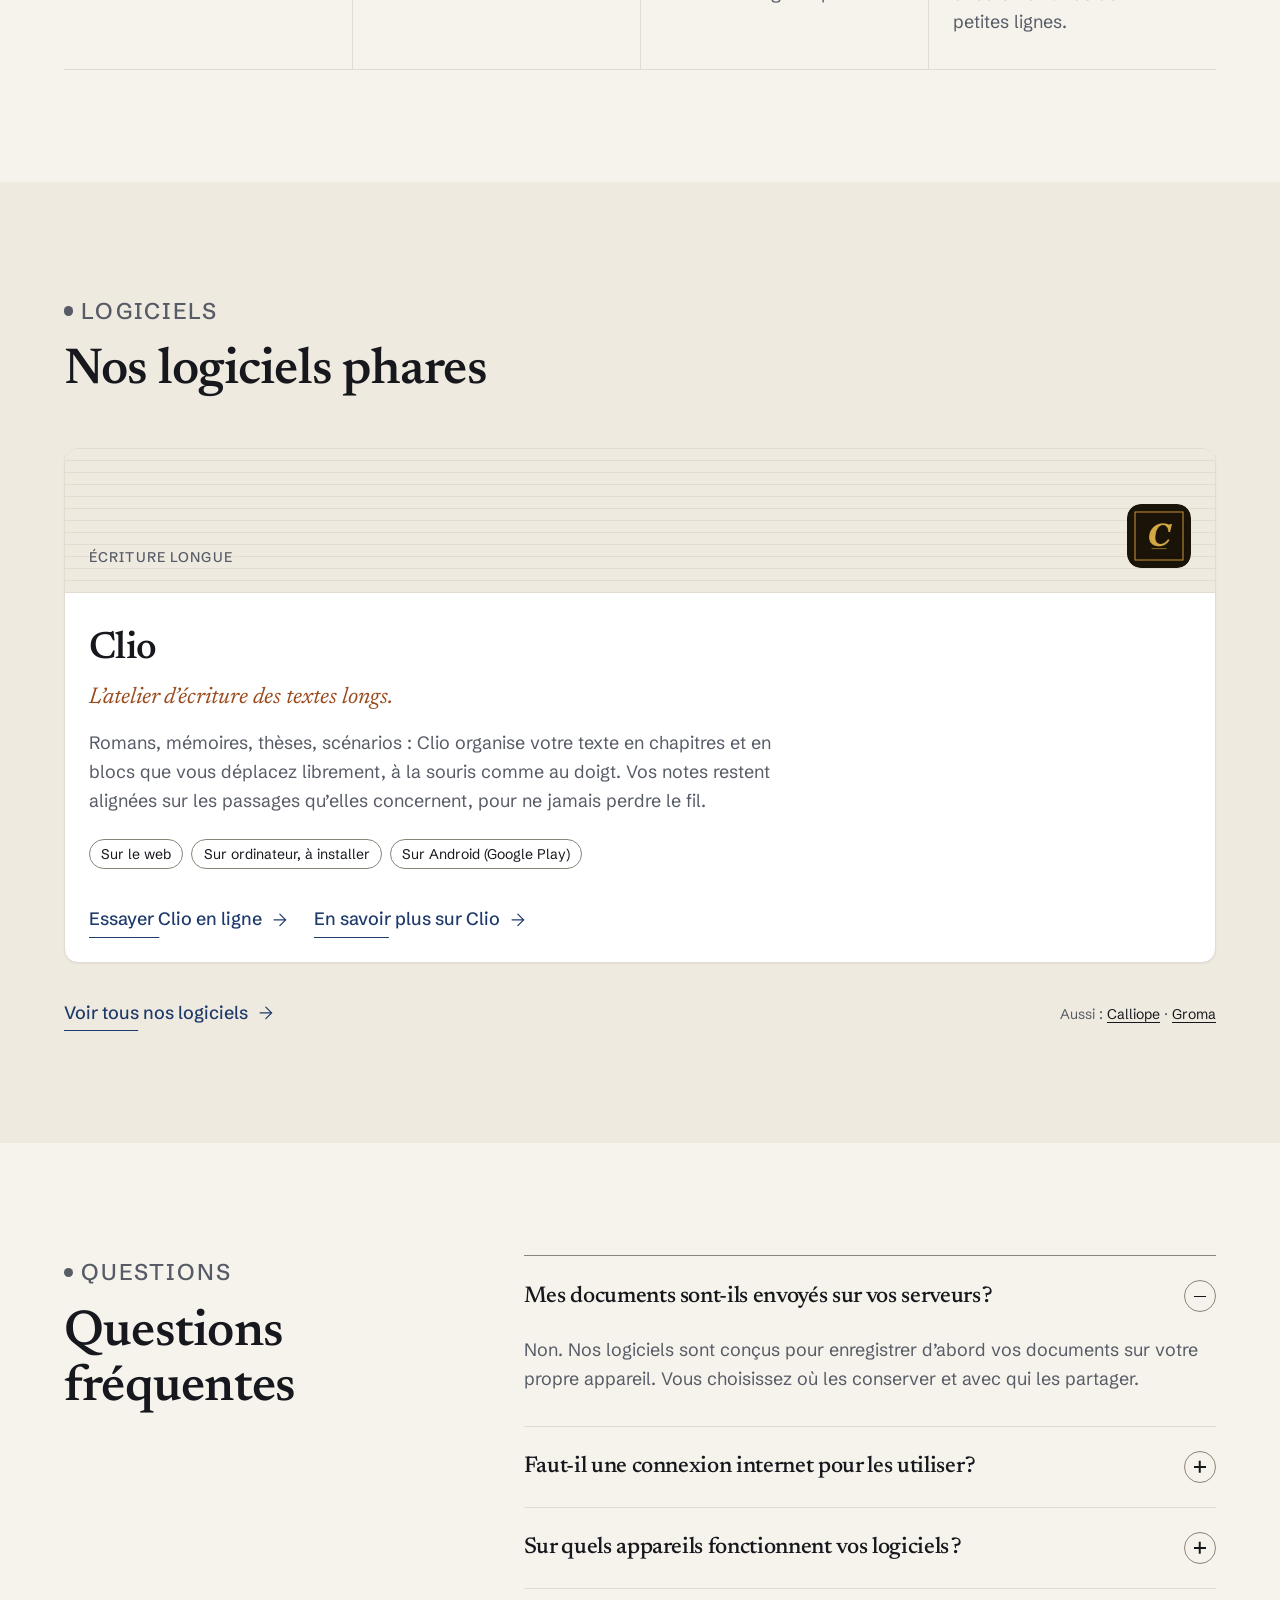
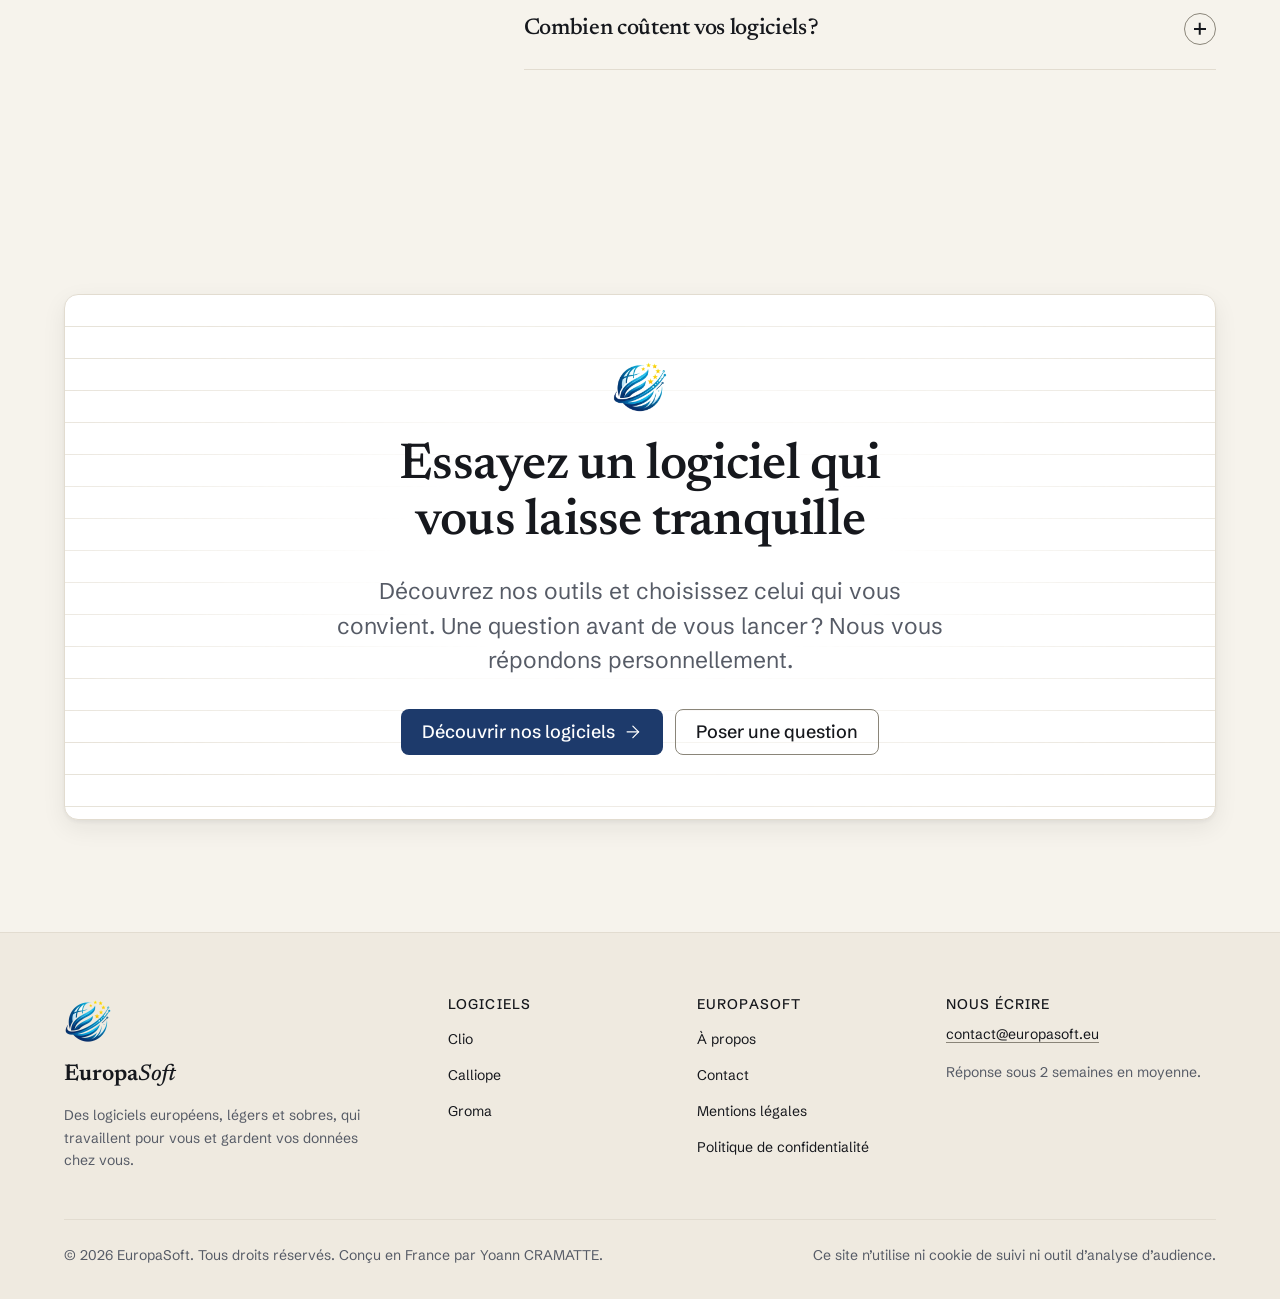
==== commit 83a837a1: "Accueil : nouvelle accroche, illustration déplacée vers Clio, délai de réponse - Accroche : hors lig" ====
--- a/index.html
+++ b/index.html
@@ -24,10 +24,10 @@
 <link rel="apple-touch-icon" href="assets/logo/apple-touch-icon.png">
 <link rel="manifest" href="site.webmanifest">
 <link rel="preload" href="assets/fonts/newsreader-var.woff2" as="font" type="font/woff2" crossorigin>
-<link rel="stylesheet" href="css/style.css">
+<link rel="stylesheet" href="css/style.css?v=0.1.8">
 <script>document.documentElement.classList.add("js")</script>
-<script src="js/appinfo.js" defer></script>
-<script src="js/main.js" defer></script>
+<script src="js/appinfo.js?v=0.1.8" defer></script>
+<script src="js/main.js?v=0.1.8" defer></script>
 <script type="application/ld+json">
 {
   "@context": "https://schema.org",
@@ -75,11 +75,11 @@
 <main id="contenu" tabindex="-1">
 
 <section class="hero" aria-labelledby="hero-titre">
-  <div class="container hero__grid">
+  <div class="container">
     <div class="hero__text">
       <p class="eyebrow">Logiciels européens, sobres par conception</p>
       <h1 id="hero-titre">Des logiciels légers qui gardent vos données <em>chez vous</em></h1>
-      <p class="lead">EuropaSoft est un éditeur français. Nous concevons des outils sobres pour écrire, travailler et créer : ils fonctionnent hors ligne, enregistrent d’abord sur votre appareil et ne vous enferment dans aucun abonnement superflu.</p>
+      <p class="lead">EuropaSoft est un éditeur français. Nous concevons des outils sobres qui fonctionnent hors ligne et s’installent comme application web (PWA) ou directement sur vos appareils. Nous ne collectons aucune donnée et n’utilisons aucun cookie : tout reste chez vous.</p>
       <div class="btn-row">
         <a class="btn btn--primary" href="produits.html">Découvrir nos logiciels <svg class="icon" viewBox="0 0 24 24" aria-hidden="true" focusable="false"><path d="M5 12h14"/><path d="m12 5 7 7-7 7"/></svg></a>
         <a class="btn btn--secondary" href="contact.html">Nous écrire</a>
@@ -90,48 +90,6 @@
         <li><svg class="icon" viewBox="0 0 24 24" aria-hidden="true" focusable="false"><path d="M20 10c0 4.99-5.54 10.19-7.4 11.8a1 1 0 0 1-1.2 0C9.54 20.19 4 14.99 4 10a8 8 0 0 1 16 0"/><circle cx="12" cy="10" r="3"/></svg> Conçu en France</li>
       </ul>
     </div>
-    <figure class="plate">
-  <svg viewBox="0 0 360 420" aria-hidden="true" focusable="false" fill="none" stroke-linecap="round" stroke-linejoin="round">
-    <!-- Repères de coupe d'imprimeur -->
-    <g class="ink faint" stroke="currentColor" stroke-width="1">
-      <path d="M24 4v12M4 24h12M264 4v12M276 24h12M24 396v12M4 388h12M264 396v12M276 388h12"/>
-    </g>
-    <!-- La feuille -->
-    <rect class="paper ink" x="24" y="24" width="240" height="364" rx="10" stroke="currentColor" stroke-width="1.5"/>
-    <path class="hair" d="M40 100h208M40 112h208M40 124h208M40 136h208M40 148h208M40 160h208M40 172h208M40 184h208M40 196h208M40 208h208M40 220h208M40 232h208M40 244h208M40 256h208M40 268h208M40 280h208M40 292h208M40 304h208M40 316h208M40 328h208M40 340h208M40 352h208M40 364h208M40 376h208" stroke-width="1"/>
-    <text class="ink" x="48" y="66" font-size="18" fill="currentColor">Chapitre III</text>
-    <path class="sienna" d="M48 78h44" stroke="currentColor" stroke-width="1.5"/>
-    <!-- Bloc 1, relié à sa note -->
-    <rect class="hair" x="40" y="90" width="208" height="52" rx="5" stroke-width="1"/>
-    <g class="faint"><rect class="ink" x="48" y="100" width="184" height="3.5" rx="1.75" fill="currentColor"/><rect class="ink" x="48" y="112" width="196" height="3.5" rx="1.75" fill="currentColor"/><rect class="ink" x="48" y="124" width="168" height="3.5" rx="1.75" fill="currentColor"/><rect class="ink" x="48" y="136" width="110" height="3.5" rx="1.75" fill="currentColor"/></g>
-    <!-- Emplacement laissé par le bloc déplacé -->
-    <rect class="prussia" x="40" y="152" width="208" height="52" rx="5" stroke="currentColor" stroke-width="1.25" stroke-dasharray="4 5"/>
-    <!-- Blocs suivants -->
-    <rect class="hair" x="40" y="214" width="208" height="52" rx="5" stroke-width="1"/>
-    <g class="faint"><rect class="ink" x="48" y="224" width="190" height="3.5" rx="1.75" fill="currentColor"/><rect class="ink" x="48" y="236" width="176" height="3.5" rx="1.75" fill="currentColor"/><rect class="ink" x="48" y="248" width="194" height="3.5" rx="1.75" fill="currentColor"/><rect class="ink" x="48" y="260" width="140" height="3.5" rx="1.75" fill="currentColor"/></g>
-    <rect class="hair" x="40" y="276" width="208" height="52" rx="5" stroke-width="1"/>
-    <g class="faint"><rect class="ink" x="48" y="286" width="170" height="3.5" rx="1.75" fill="currentColor"/><rect class="ink" x="48" y="298" width="192" height="3.5" rx="1.75" fill="currentColor"/><rect class="ink" x="48" y="310" width="182" height="3.5" rx="1.75" fill="currentColor"/><rect class="ink" x="48" y="322" width="120" height="3.5" rx="1.75" fill="currentColor"/></g>
-    <g class="faint"><rect class="ink" x="48" y="348" width="188" height="3.5" rx="1.75" fill="currentColor"/><rect class="ink" x="48" y="360" width="160" height="3.5" rx="1.75" fill="currentColor"/></g>
-    <!-- Note de marge, alignée sur le bloc 1 -->
-    <g class="sienna">
-      <path d="M248 116h30" stroke="currentColor" stroke-width="1.25" stroke-dasharray="2 4"/>
-      <circle cx="248" cy="116" r="3.2" fill="currentColor"/>
-      <rect class="paper" x="278" y="92" width="70" height="56" rx="6" stroke="currentColor" stroke-width="1.25"/>
-      <rect class="sienna" x="288" y="104" width="50" height="3.5" rx="1.75" fill="currentColor"/><rect class="sienna" x="288" y="116" width="42" height="3.5" rx="1.75" fill="currentColor"/><rect class="sienna" x="288" y="128" width="46" height="3.5" rx="1.75" fill="currentColor"/>
-    </g>
-    <!-- Le bloc soulevé, en cours de déplacement -->
-    <g class="prussia">
-      <path d="M252 170c34-2 52 14 50 40" stroke="currentColor" stroke-width="1.5"/>
-      <path d="M295 203l7 8 6-9" stroke="currentColor" stroke-width="1.5"/>
-      <g transform="rotate(-4 216 250)">
-        <rect x="120" y="230" width="200" height="56" rx="6" fill="currentColor" opacity="0.12"/>
-        <rect class="paper" x="114" y="222" width="200" height="56" rx="6" stroke="currentColor" stroke-width="1.5"/>
-        <rect class="prussia" x="126" y="234" width="176" height="3.5" rx="1.75" fill="currentColor"/><rect class="prussia" x="126" y="246" width="184" height="3.5" rx="1.75" fill="currentColor"/><rect class="prussia" x="126" y="258" width="150" height="3.5" rx="1.75" fill="currentColor"/><rect class="prussia" x="126" y="270" width="96" height="3.5" rx="1.75" fill="currentColor"/>
-      </g>
-    </g>
-  </svg>
-  <figcaption>Planche I — un manuscrit, ses blocs et ses notes.</figcaption>
-</figure>
   </div>
 </section>
 
@@ -144,22 +102,22 @@
     </div>
     <ul class="values" data-reveal>
         <li class="value">
-          <div class="value__head"><span class="value__num" aria-hidden="true">i.</span><svg class="icon" viewBox="0 0 24 24" aria-hidden="true" focusable="false"><rect x="3" y="4" width="18" height="12" rx="2"/><path d="M8 20h8M12 16v4"/><path d="M9 10l2 2 4-4"/></svg></div>
+          <div class="value__head"><span class="value__num" aria-hidden="true">1.</span><svg class="icon" viewBox="0 0 24 24" aria-hidden="true" focusable="false"><rect x="3" y="4" width="18" height="12" rx="2"/><path d="M8 20h8M12 16v4"/><path d="M9 10l2 2 4-4"/></svg></div>
           <h3>Local d’abord</h3>
           <p>Vos documents sont enregistrés sur votre appareil. Vous n’avez pas besoin de créer un compte pour commencer, et vous restez maître de vos fichiers.</p>
         </li>
         <li class="value">
-          <div class="value__head"><span class="value__num" aria-hidden="true">ii.</span><svg class="icon" viewBox="0 0 24 24" aria-hidden="true" focusable="false"><path d="M12 20h.01"/><path d="M8.5 16.43a5 5 0 0 1 7 0"/><path d="M2 8.82a15 15 0 0 1 4.17-2.65"/><path d="M10.66 5c4.01-.36 8.14.9 11.34 3.76"/><path d="M16.85 11.25a10 10 0 0 1 2.22 1.68"/><path d="M5 13a10 10 0 0 1 5.24-2.76"/><path d="m2 2 20 20"/></svg></div>
+          <div class="value__head"><span class="value__num" aria-hidden="true">2.</span><svg class="icon" viewBox="0 0 24 24" aria-hidden="true" focusable="false"><path d="M12 20h.01"/><path d="M8.5 16.43a5 5 0 0 1 7 0"/><path d="M2 8.82a15 15 0 0 1 4.17-2.65"/><path d="M10.66 5c4.01-.36 8.14.9 11.34 3.76"/><path d="M16.85 11.25a10 10 0 0 1 2.22 1.68"/><path d="M5 13a10 10 0 0 1 5.24-2.76"/><path d="m2 2 20 20"/></svg></div>
           <h3>Hors ligne, vraiment</h3>
           <p>Dans le train, en montagne ou pendant une coupure de réseau, vous continuez à travailler. La connexion est un confort, jamais une condition.</p>
         </li>
         <li class="value">
-          <div class="value__head"><span class="value__num" aria-hidden="true">iii.</span><svg class="icon" viewBox="0 0 24 24" aria-hidden="true" focusable="false"><path d="M11 20A7 7 0 0 1 9.8 6.1C15.5 5 17 4.48 19 2c1 2 2 4.18 2 8 0 5.5-4.78 10-10 10Z"/><path d="M2 21c0-3 1.85-5.36 5.08-6C9.5 14.52 12 13 13 12"/></svg></div>
+          <div class="value__head"><span class="value__num" aria-hidden="true">3.</span><svg class="icon" viewBox="0 0 24 24" aria-hidden="true" focusable="false"><path d="M11 20A7 7 0 0 1 9.8 6.1C15.5 5 17 4.48 19 2c1 2 2 4.18 2 8 0 5.5-4.78 10-10 10Z"/><path d="M2 21c0-3 1.85-5.36 5.08-6C9.5 14.52 12 13 13 12"/></svg></div>
           <h3>Léger et sobre</h3>
           <p>Des applications qui démarrent rapidement, même sur un ordinateur ancien. Moins de ressources consommées, c’est aussi moins d’énergie dépensée.</p>
         </li>
         <li class="value">
-          <div class="value__head"><span class="value__num" aria-hidden="true">iv.</span><svg class="icon" viewBox="0 0 24 24" aria-hidden="true" focusable="false"><path d="m16 16 3-8 3 8c-.87.65-1.92 1-3 1s-2.13-.35-3-1Z"/><path d="m2 16 3-8 3 8c-.87.65-1.92 1-3 1s-2.13-.35-3-1Z"/><path d="M7 21h10"/><path d="M12 3v18"/><path d="M3 7h2c2 0 5-1 7-2 2 1 5 2 7 2h2"/></svg></div>
+          <div class="value__head"><span class="value__num" aria-hidden="true">4.</span><svg class="icon" viewBox="0 0 24 24" aria-hidden="true" focusable="false"><path d="m16 16 3-8 3 8c-.87.65-1.92 1-3 1s-2.13-.35-3-1Z"/><path d="m2 16 3-8 3 8c-.87.65-1.92 1-3 1s-2.13-.35-3-1Z"/><path d="M7 21h10"/><path d="M12 3v18"/><path d="M3 7h2c2 0 5-1 7-2 2 1 5 2 7 2h2"/></svg></div>
           <h3>Européen et transparent</h3>
           <p>Un éditeur français, des règles claires sur vos données, un interlocuteur que vous pouvez joindre directement. Pas de petites lignes.</p>
         </li>
@@ -211,7 +169,7 @@
     <div class="faq" data-reveal>
         <details open>
           <summary><h3>Mes documents sont-ils envoyés sur vos serveurs ?</h3><span class="faq__sign" aria-hidden="true"></span></summary>
-          <div class="faq__answer"><p>Non. Nos logiciels sont conçus pour enregistrer d’abord vos documents sur votre propre appareil. Vous choisissez où les conserver et avec qui les partager.</p><p class="a-completer">[À COMPLÉTER : préciser, produit par produit, s’il existe une fonction optionnelle de synchronisation ou de sauvegarde en ligne.]</p></div>
+          <div class="faq__answer"><p>Non. Nos logiciels sont conçus pour enregistrer d’abord vos documents sur votre propre appareil. Vous choisissez où les conserver et avec qui les partager.</p></div>
         </details>
         <details>
           <summary><h3>Faut-il une connexion internet pour les utiliser ?</h3><span class="faq__sign" aria-hidden="true"></span></summary>
@@ -219,11 +177,11 @@
         </details>
         <details>
           <summary><h3>Sur quels appareils fonctionnent vos logiciels ?</h3><span class="faq__sign" aria-hidden="true"></span></summary>
-          <div class="faq__answer"><p>Cela dépend du produit. Clio fonctionne dans le navigateur, en application à installer sur ordinateur et sur Android via Google Play. Le détail de chaque logiciel figure sur la <a href="produits.html">page Produits</a>.</p><p class="a-completer">[À COMPLÉTER : systèmes d’exploitation pris en charge pour la version ordinateur de Clio.]</p></div>
+          <div class="faq__answer"><p>Cela dépend du produit. Clio fonctionne dans le navigateur, en application à installer sur ordinateur et sur Android via Google Play. Le détail de chaque logiciel figure sur la <a href="produits.html">page Produits</a>.</p></div>
         </details>
         <details>
           <summary><h3>Combien coûtent vos logiciels ?</h3><span class="faq__sign" aria-hidden="true"></span></summary>
-          <div class="faq__answer"><p class="a-completer">[À COMPLÉTER : modèle tarifaire de chaque produit — gratuit, achat unique, abonnement, version d’essai.]</p><p>Notre principe reste le même : un prix clair, sans abonnement imposé quand il n’est pas justifié.</p></div>
+          <div class="faq__answer"><p>Notre principe : un prix clair, sans abonnement imposé quand il n’est pas justifié.</p></div>
         </details>
     </div>
   </div>
@@ -273,7 +231,7 @@
       <div>
         <h2 class="footer-title">Nous écrire</h2>
         <p><a href="mailto:contact@europasoft.eu" data-appinfo="contact">contact@europasoft.eu</a></p>
-        <p>Réponse sous <span class="a-completer">[À COMPLÉTER : délai de réponse habituel, ex. « 2 jours ouvrés »]</span>.</p>
+        <p>Réponse sous 2 semaines en moyenne.</p>
       </div>
     </div>
     <div class="footer-bottom">
--- a/css/style.css
+++ b/css/style.css
@@ -787,7 +787,7 @@
 .hero__proofs li { display: inline-flex; align-items: center; gap: var(--space-2); }
 .hero__proofs .icon { width: 1.1rem; height: 1.1rem; color: var(--color-primary); }
 
-/* Planche illustrée du héros. */
+/* Planche illustrée (fiche Clio, page Produits). */
 .plate {
   justify-self: center;
   width: 100%;
@@ -795,6 +795,7 @@
   color: var(--color-text);
 }
 .plate svg { width: 100%; }
+.plate--produit { margin: var(--space-7) auto var(--space-6); max-width: 22rem; }
 .plate figcaption {
   margin-top: var(--space-3);
   font: italic 400 var(--step--1)/1.4 var(--font-display);
